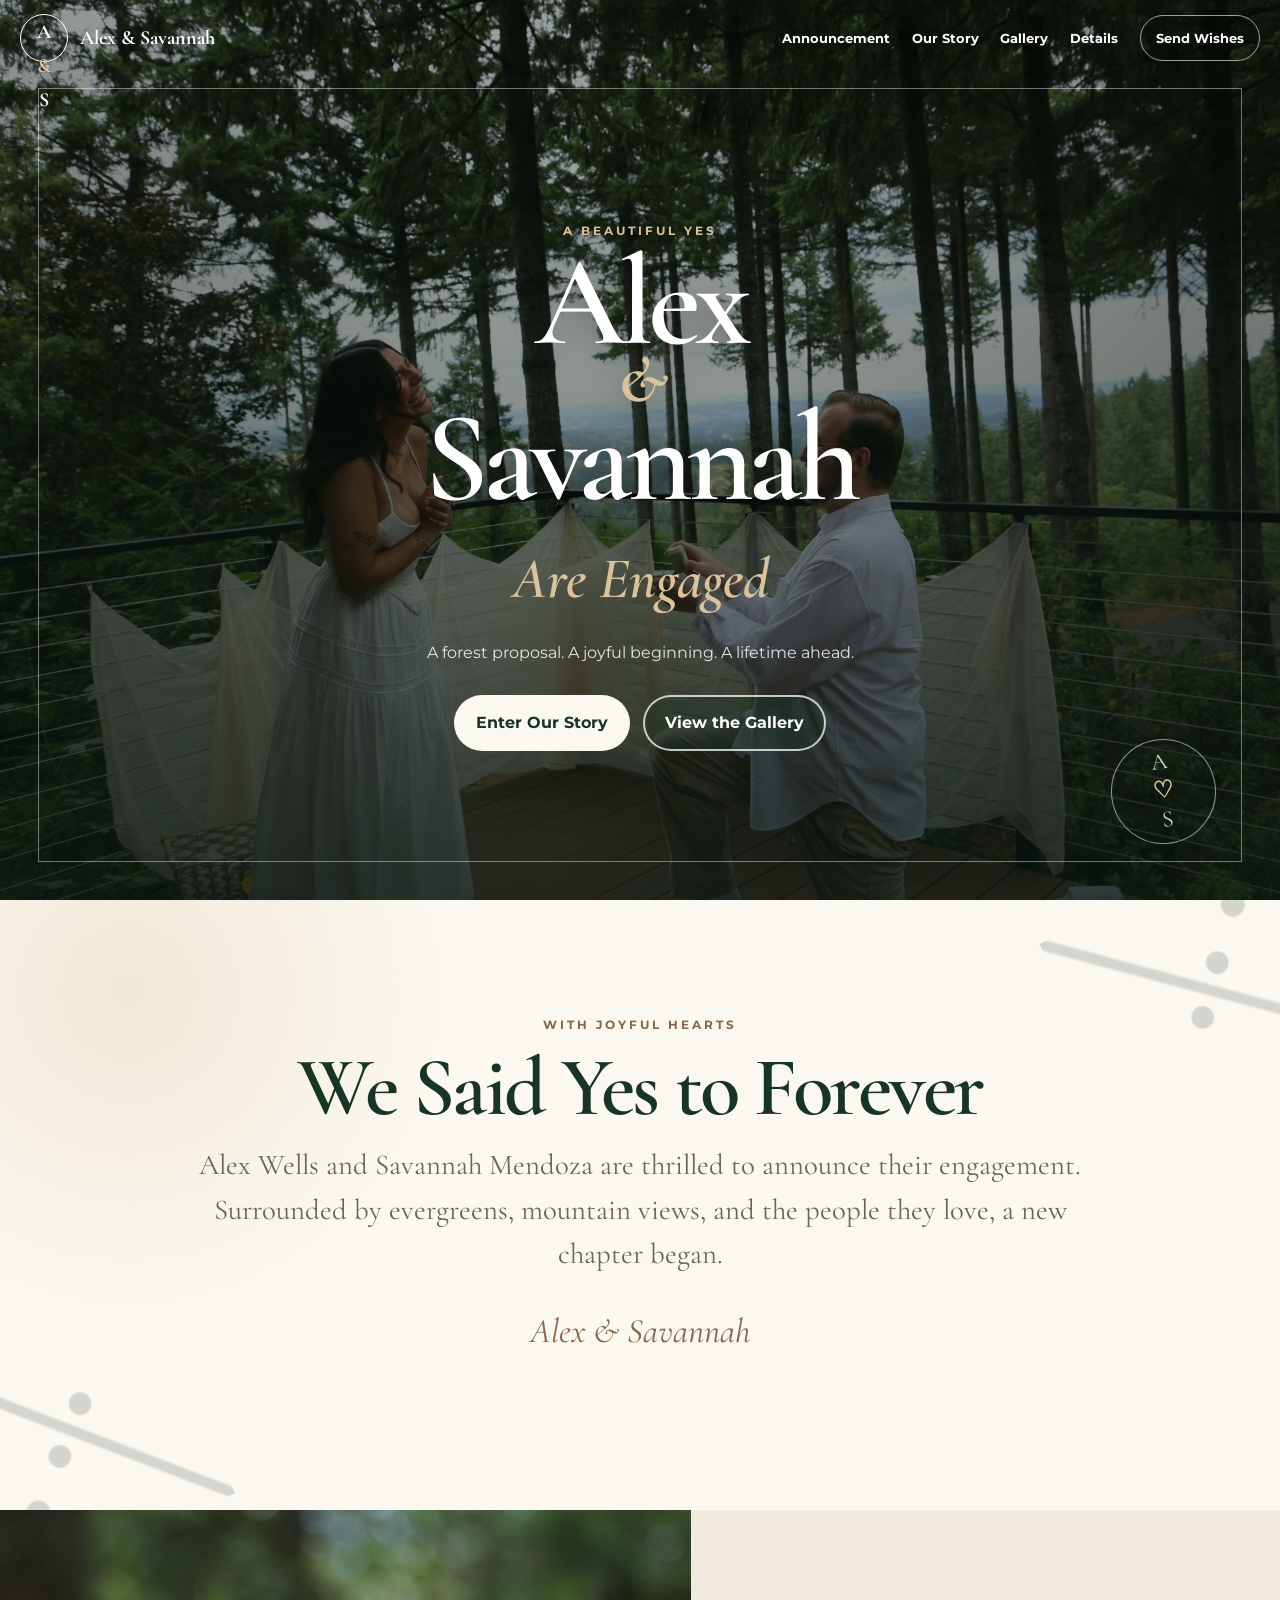
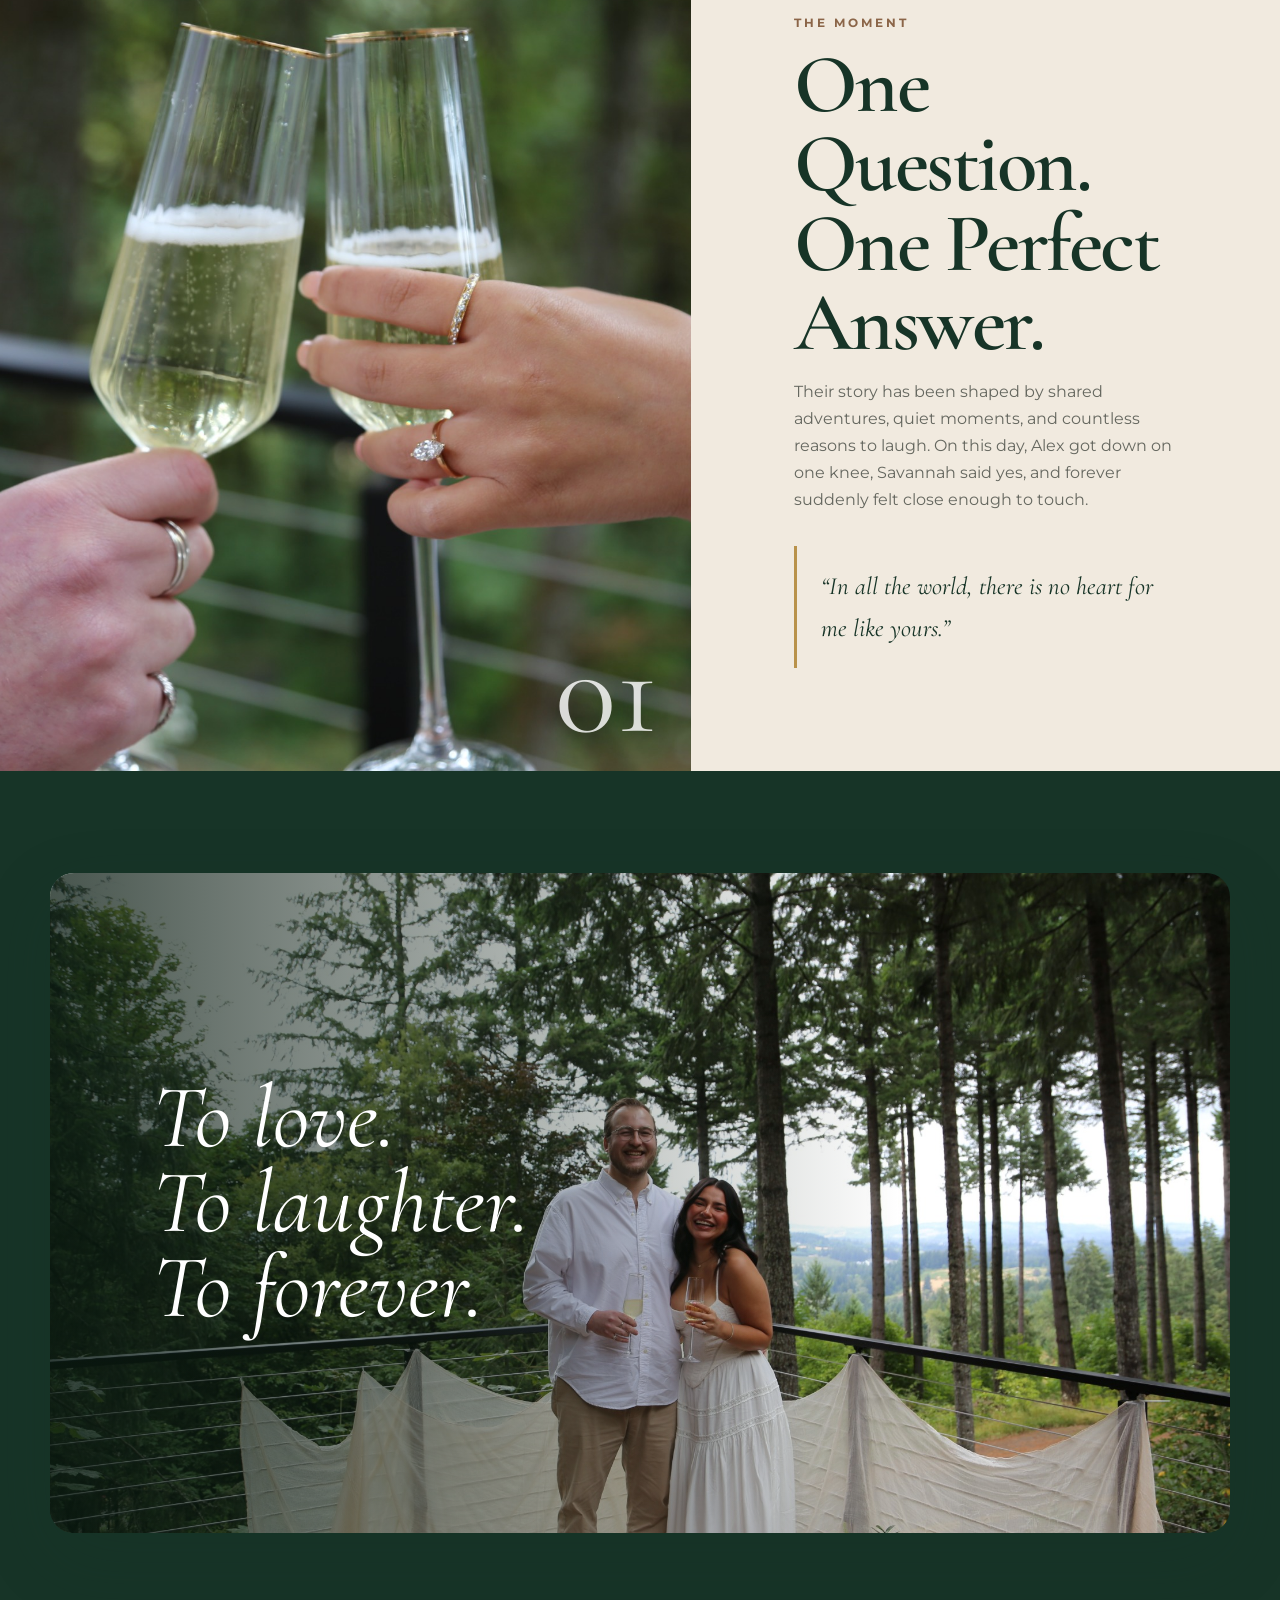
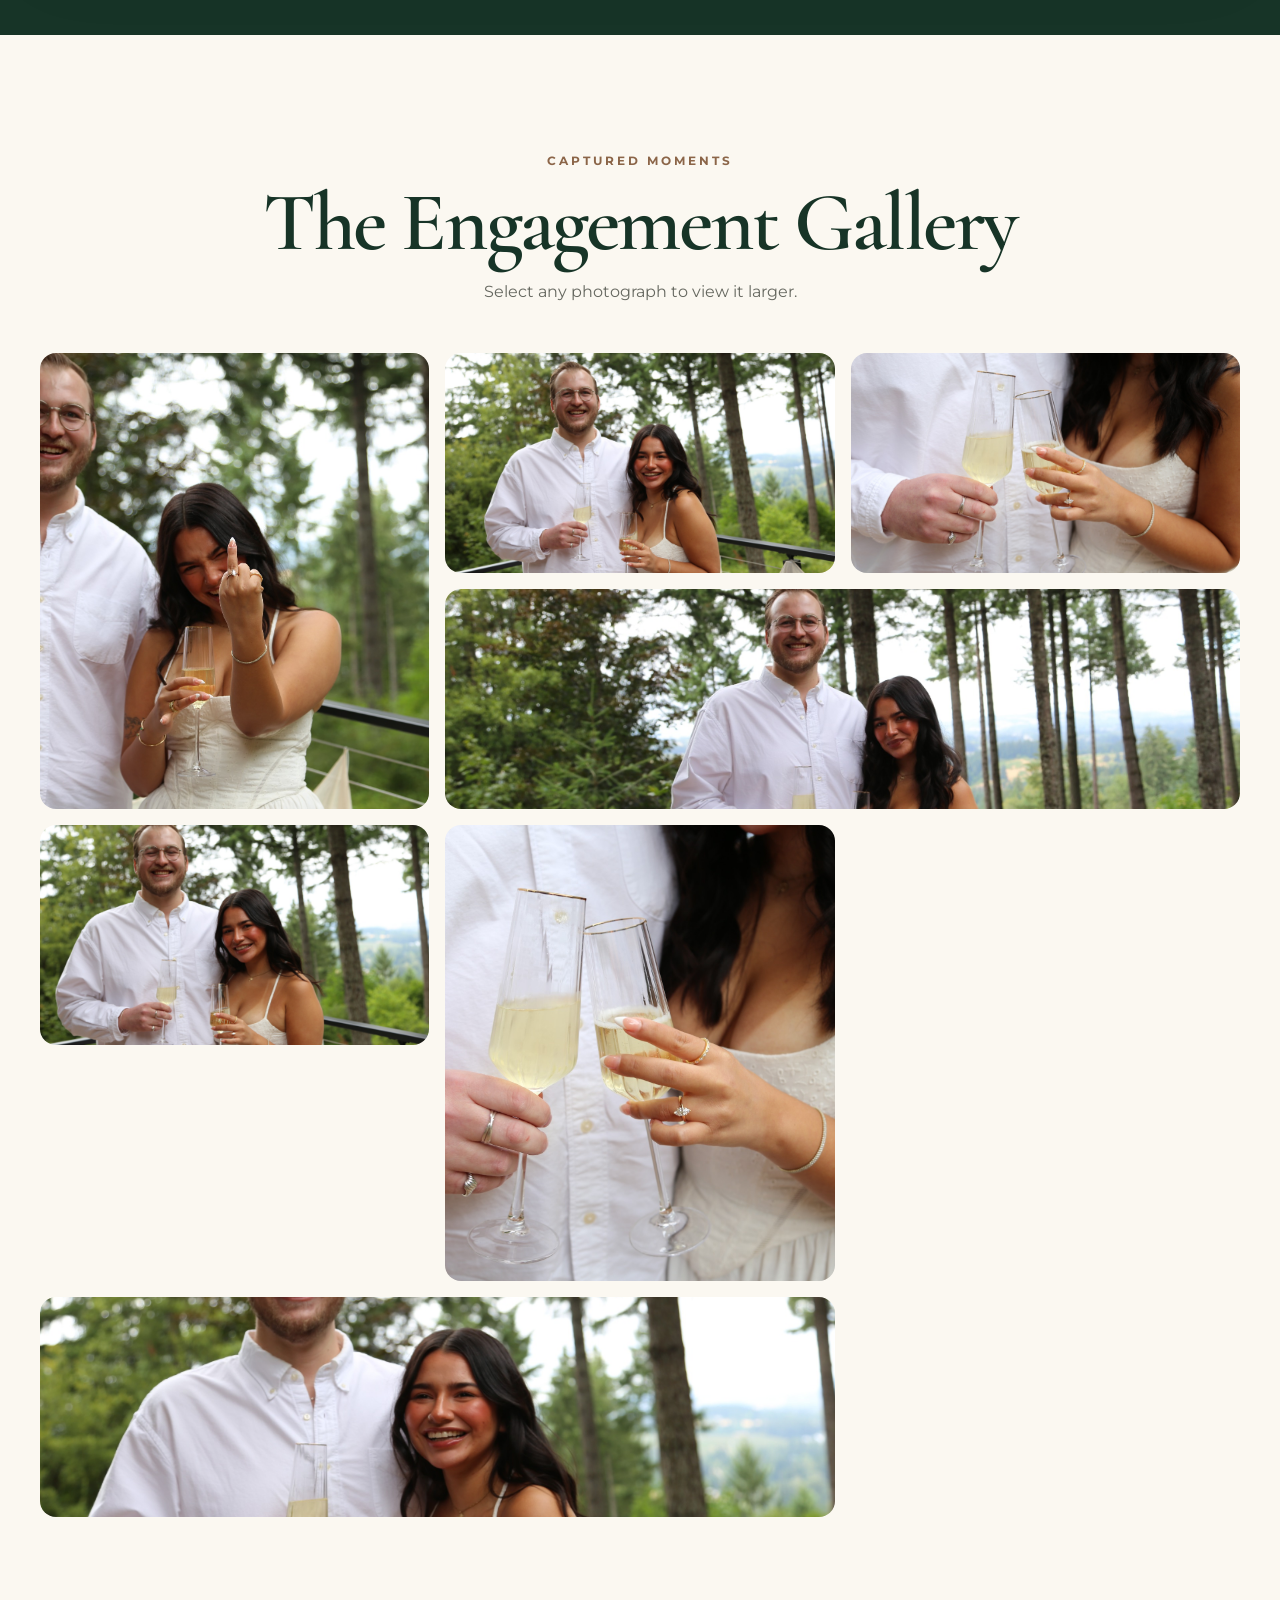
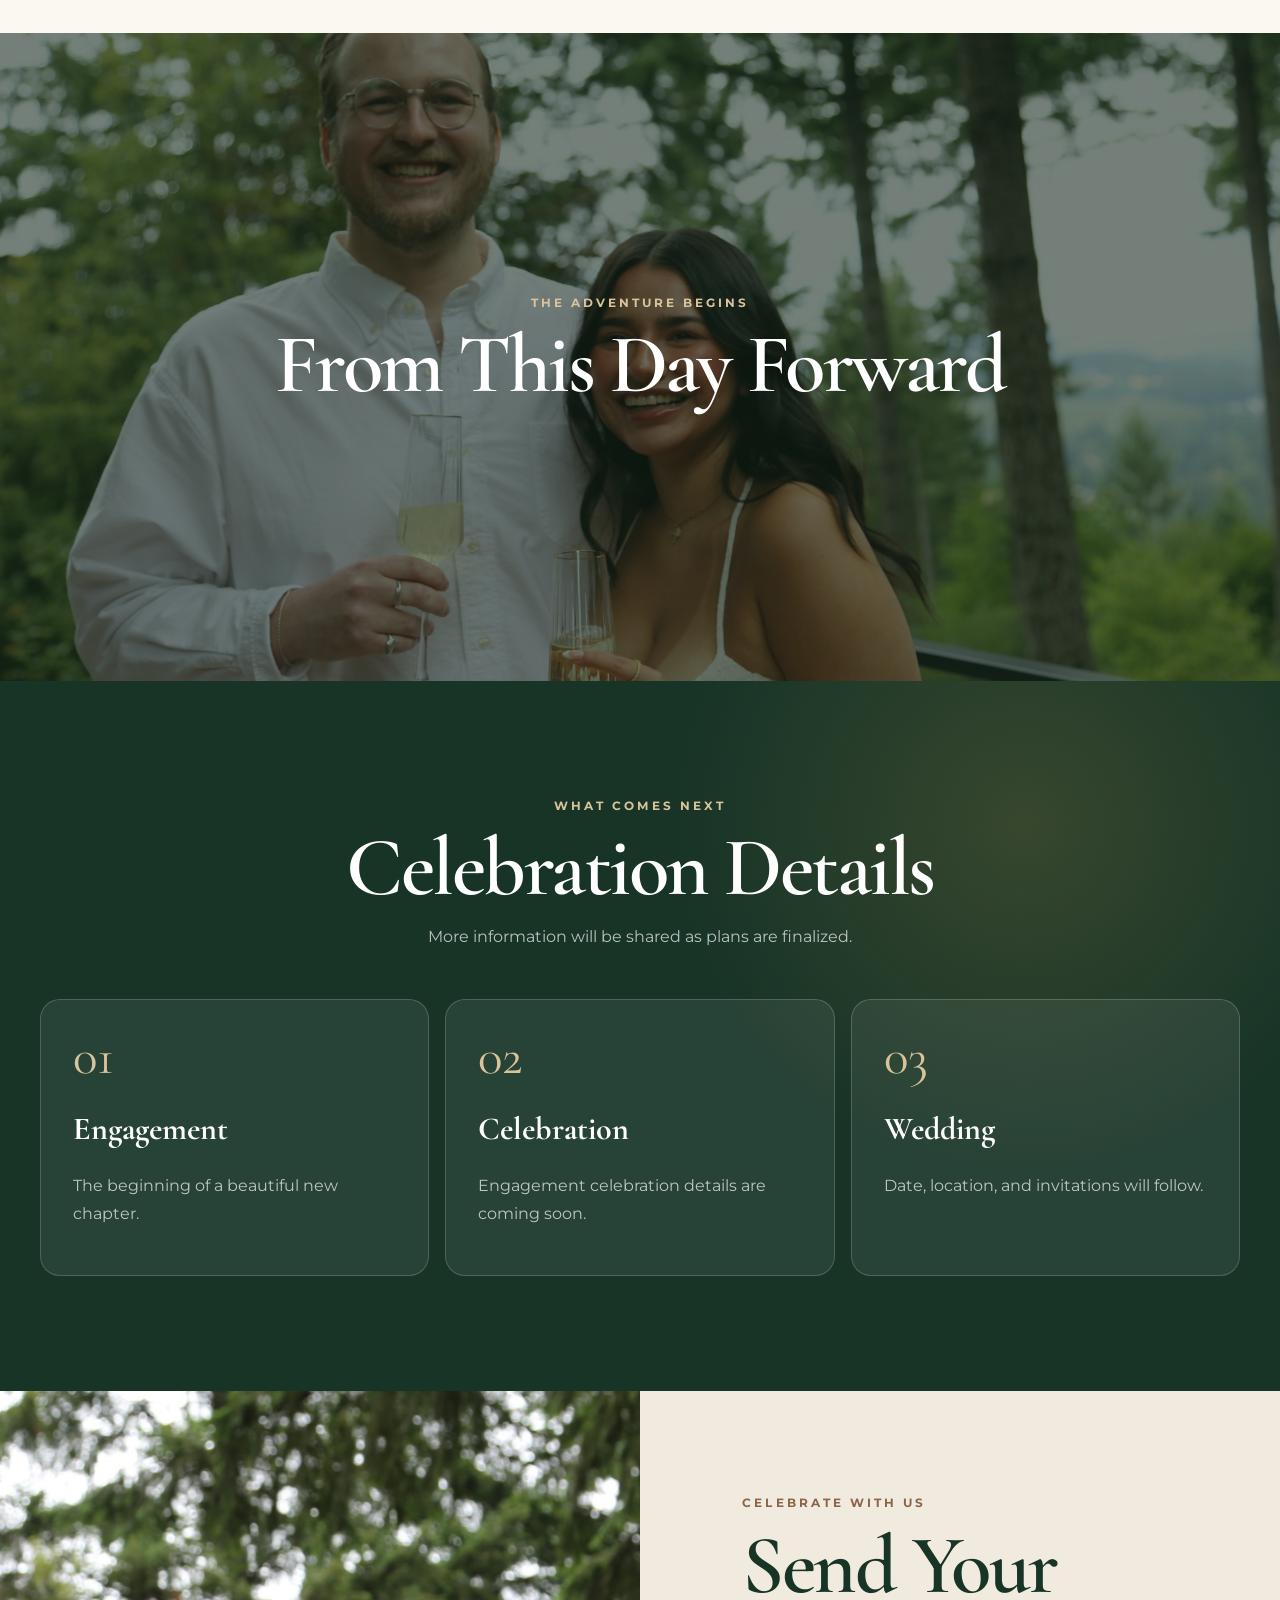
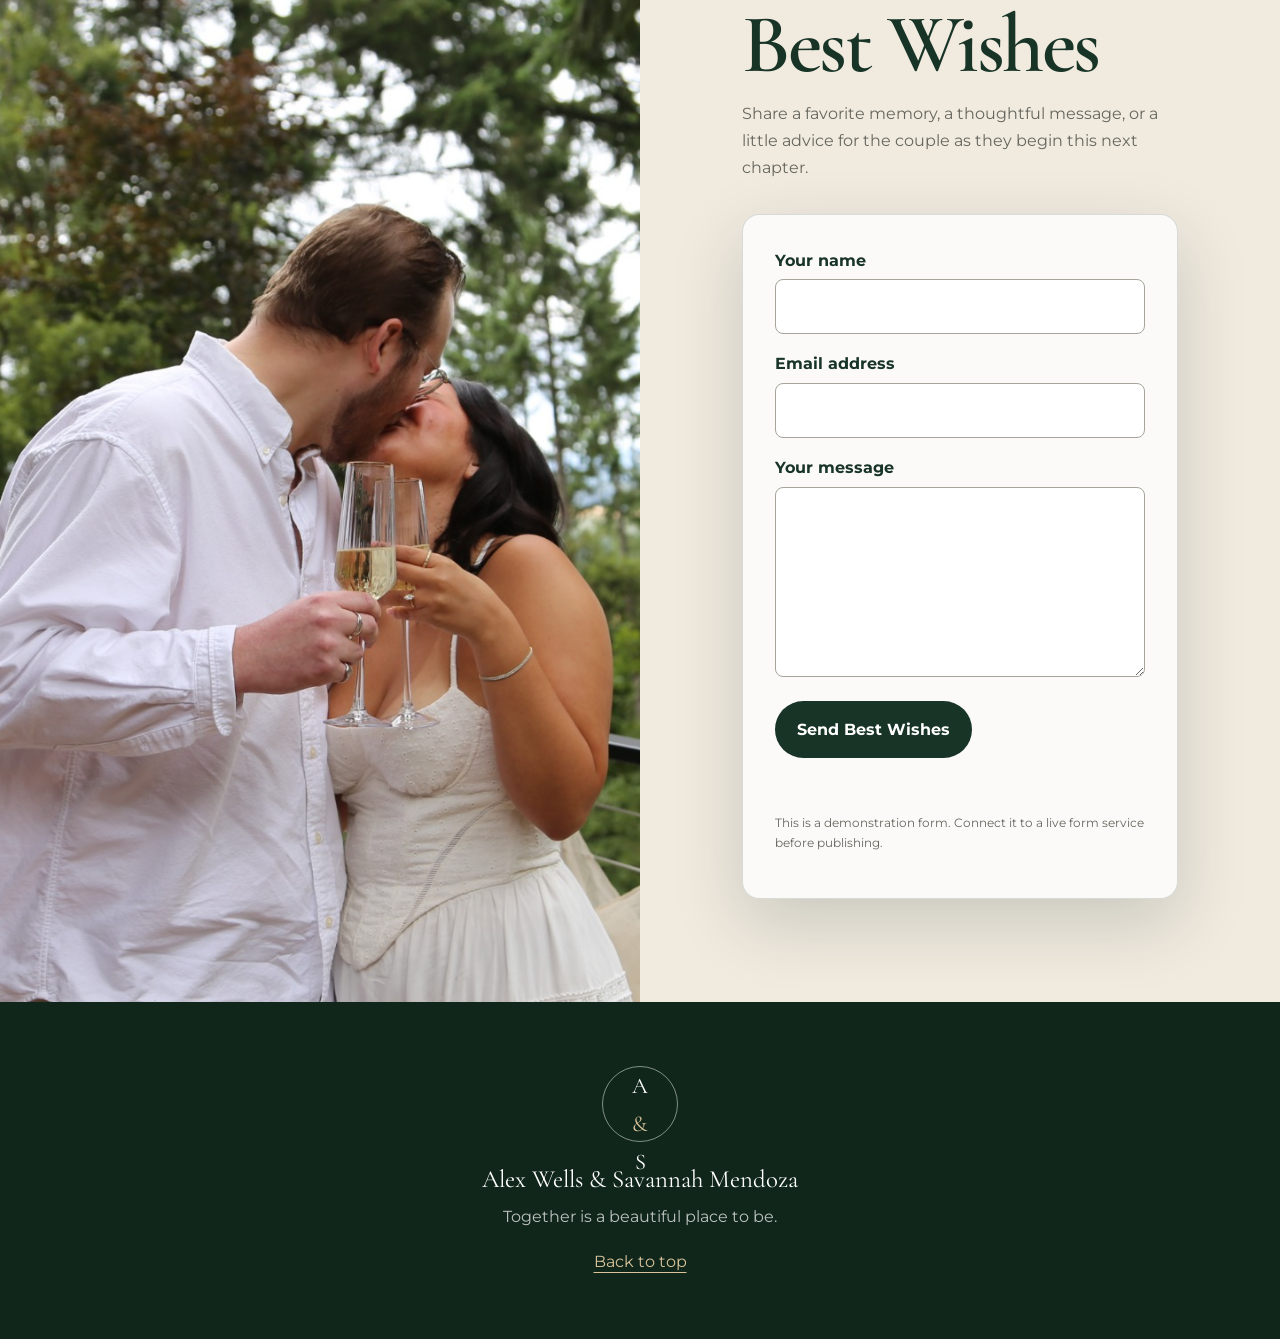
==== index.html @ d581f430 "Updated website" ====
<!doctype html>
<html lang="en">
<head>
  <meta charset="utf-8">
  <meta name="viewport" content="width=device-width, initial-scale=1">
  <meta name="description" content="Celebrate the engagement of Alex Wells and Savannah Mendoza.">
  <meta name="theme-color" content="#173427">

  <meta property="og:title" content="Alex & Savannah Are Engaged">
  <meta property="og:description" content="A beautiful proposal, a joyful yes, and the beginning of forever.">
  <meta property="og:type" content="website">
  <meta property="og:image" content="images/engagement-social-preview.jpg">

  <title>Alex & Savannah | Engaged</title>

  <link rel="preconnect" href="https://fonts.googleapis.com">
  <link rel="preconnect" href="https://fonts.gstatic.com" crossorigin>
  <link href="https://fonts.googleapis.com/css2?family=Cormorant+Garamond:ital,wght@0,500;0,600;0,700;1,600&family=Montserrat:wght@400;500;600;700&display=swap" rel="stylesheet">
  <link rel="stylesheet" href="assets/styles.css">
  <script src="assets/script.js" defer></script>
</head>

<body>
  <a class="skip-link" href="#main-content">Skip to main content</a>

  <header class="site-header" data-header>
    <a class="brand" href="#top" aria-label="Alex and Savannah engagement homepage">
      <span class="brand-mark">A <b>&amp;</b> S</span>
      <span class="brand-text">Alex &amp; Savannah</span>
    </a>

    <button class="menu-button" type="button" aria-expanded="false" aria-controls="primary-navigation" data-menu-button>
      <span class="sr-only">Toggle navigation</span>
      <i aria-hidden="true"></i>
      <i aria-hidden="true"></i>
      <i aria-hidden="true"></i>
    </button>

    <nav id="primary-navigation" class="primary-navigation" aria-label="Primary navigation" data-navigation>
      <a href="#announcement">Announcement</a>
      <a href="#story">Our Story</a>
      <a href="#gallery">Gallery</a>
      <a href="#details">Details</a>
      <a class="nav-button" href="#wishes">Send Wishes</a>
    </nav>
  </header>

  <main id="main-content">
    <section id="top" class="hero" aria-labelledby="hero-title">
      <img class="hero-image" src="images/proposal-bent-knee-surprise.jpg" alt="Alex on one knee proposing to Savannah on a deck surrounded by forest">
      <div class="hero-overlay" aria-hidden="true"></div>
      <div class="hero-border" aria-hidden="true"></div>

      <div class="hero-content">
        <p class="hero-kicker">A beautiful yes</p>

        <h1 id="hero-title">
          <span>Alex</span>
          <b>&amp;</b>
          <span>Savannah</span>
        </h1>

        <p class="hero-subtitle">Are Engaged</p>
        <p class="hero-description">A forest proposal. A joyful beginning. A lifetime ahead.</p>

        <div class="hero-actions">
          <a class="button button-light" href="#announcement">Enter Our Story</a>
          <a class="button button-outline" href="#gallery">View the Gallery</a>
        </div>
      </div>

      <div class="hero-seal" aria-hidden="true">
        <span>A</span>
        <b>♡</b>
        <span>S</span>
      </div>
    </section>

    <section id="announcement" class="announcement section">
      <div class="botanical botanical-left" aria-hidden="true"></div>
      <div class="botanical botanical-right" aria-hidden="true"></div>

      <div class="content content-narrow">
        <p class="section-kicker">With joyful hearts</p>
        <h2>We Said Yes to Forever</h2>
        <p class="lead">
          Alex Wells and Savannah Mendoza are thrilled to announce their engagement.
          Surrounded by evergreens, mountain views, and the people they love, a new
          chapter began.
        </p>
        <p class="signature">Alex &amp; Savannah</p>
      </div>
    </section>

    <section id="story" class="story">
      <div class="story-image">
        <img src="images/proposal-ring-presentation.jpg" alt="Alex placing the engagement ring on Savannah's hand" loading="lazy">
        <span class="story-number" aria-hidden="true">01</span>
      </div>

      <div class="story-copy">
        <p class="section-kicker">The moment</p>
        <h2>One Question.<br>One Perfect Answer.</h2>
        <p>
          Their story has been shaped by shared adventures, quiet moments, and
          countless reasons to laugh. On this day, Alex got down on one knee,
          Savannah said yes, and forever suddenly felt close enough to touch.
        </p>

        <blockquote>
          “In all the world, there is no heart for me like yours.”
        </blockquote>
      </div>
    </section>

    <section class="feature-panel" aria-label="Champagne engagement celebration">
      <div class="feature-card">
        <img src="images/champagne-cheers-closeup.jpg" alt="Alex and Savannah toasting with champagne while Savannah shows her engagement ring" loading="lazy">
        <div class="feature-shade" aria-hidden="true"></div>
        <div class="feature-copy">
          <p>To love.</p>
          <p>To laughter.</p>
          <p>To forever.</p>
        </div>
      </div>
    </section>

    <section id="gallery" class="gallery section" aria-labelledby="gallery-title">
      <div class="content">
        <div class="section-heading">
          <p class="section-kicker">Captured moments</p>
          <h2 id="gallery-title">The Engagement Gallery</h2>
          <p>Select any photograph to view it larger.</p>
        </div>

        <div class="gallery-grid">
          <button class="gallery-item gallery-item-tall" type="button"
                  data-image="images/joyful-proposal-reaction.jpg"
                  data-alt="Alex and Savannah together immediately after the proposal">
            <img src="images/joyful-proposal-reaction.jpg" alt="" loading="lazy">
            <span>View photo</span>
          </button>

          <button class="gallery-item" type="button"
                  data-image="images/happy-couple-portrait.jpg"
                  data-alt="Alex and Savannah smiling together with champagne">
            <img src="images/happy-couple-portrait.jpg" alt="" loading="lazy">
            <span>View photo</span>
          </button>

          <button class="gallery-item" type="button"
                  data-image="images/champagne-cheers-detail.jpg"
                  data-alt="Close-up of Alex and Savannah toasting">
            <img src="images/champagne-cheers-detail.jpg" alt="" loading="lazy">
            <span>View photo</span>
          </button>

          <button class="gallery-item gallery-item-wide" type="button"
                  data-image="images/forest-engagement-smile.jpg"
                  data-alt="Alex and Savannah posing together in front of the forest view">
            <img src="images/forest-engagement-smile.jpg" alt="" loading="lazy">
            <span>View photo</span>
          </button>

          <button class="gallery-item" type="button"
                  data-image="images/ring-announcement.jpg"
                  data-alt="Savannah smiling and showing her engagement ring">
            <img src="images/ring-announcement.jpg" alt="" loading="lazy">
            <span>View photo</span>
          </button>

          <button class="gallery-item gallery-item-tall" type="button"
                  data-image="images/forest-engagement-portrait.jpg"
                  data-alt="Alex and Savannah standing together on the deck after the proposal">
            <img src="images/forest-engagement-portrait.jpg" alt="" loading="lazy">
            <span>View photo</span>
          </button>

          <button class="gallery-item gallery-item-wide" type="button"
                  data-image="images/wide-engagement-overlook.jpg"
                  data-alt="Alex and Savannah standing together against the forest landscape">
            <img src="images/wide-engagement-overlook.jpg" alt="" loading="lazy">
            <span>View photo</span>
          </button>
        </div>
      </div>
    </section>

    <section class="full-width-feature" aria-label="The adventure begins">
      <img src="images/wide-engagement-overlook.jpg" alt="Alex and Savannah celebrating together on the forest deck" loading="lazy">
      <div class="full-width-shade" aria-hidden="true"></div>
      <div class="full-width-copy">
        <p class="section-kicker">The adventure begins</p>
        <h2>From This Day Forward</h2>
      </div>
    </section>

    <section id="details" class="details section" aria-labelledby="details-title">
      <div class="content">
        <div class="section-heading section-heading-light">
          <p class="section-kicker">What comes next</p>
          <h2 id="details-title">Celebration Details</h2>
          <p>More information will be shared as plans are finalized.</p>
        </div>

        <div class="details-grid">
          <article class="detail-card">
            <span>01</span>
            <h3>Engagement</h3>
            <p>The beginning of a beautiful new chapter.</p>
          </article>

          <article class="detail-card">
            <span>02</span>
            <h3>Celebration</h3>
            <p>Engagement celebration details are coming soon.</p>
          </article>

          <article class="detail-card">
            <span>03</span>
            <h3>Wedding</h3>
            <p>Date, location, and invitations will follow.</p>
          </article>
        </div>
      </div>
    </section>

    <section id="wishes" class="wishes">
      <div class="wishes-image">
        <img src="images/celebration-laughter.jpg" alt="Alex and Savannah smiling together with champagne" loading="lazy">
      </div>

      <div class="wishes-panel">
        <p class="section-kicker">Celebrate with us</p>
        <h2>Send Your Best Wishes</h2>
        <p>
          Share a favorite memory, a thoughtful message, or a little advice for
          the couple as they begin this next chapter.
        </p>

        <form id="wishes-form" novalidate>
          <div class="form-field">
            <label for="guest-name">Your name</label>
            <input id="guest-name" name="name" type="text" autocomplete="name" required>
          </div>

          <div class="form-field">
            <label for="guest-email">Email address</label>
            <input id="guest-email" name="email" type="email" autocomplete="email" required>
          </div>

          <div class="form-field">
            <label for="guest-message">Your message</label>
            <textarea id="guest-message" name="message" rows="6" required></textarea>
          </div>

          <button class="button button-dark" type="submit">Send Best Wishes</button>
          <p id="form-status" class="form-status" role="status" aria-live="polite"></p>
          <p class="form-note">
            This is a demonstration form. Connect it to a live form service before publishing.
          </p>
        </form>
      </div>
    </section>
  </main>

  <footer class="site-footer">
    <div class="footer-seal" aria-hidden="true">A <span>&amp;</span> S</div>
    <p class="footer-names">Alex Wells &amp; Savannah Mendoza</p>
    <p>Together is a beautiful place to be.</p>
    <a href="#top">Back to top</a>
  </footer>

  <dialog class="lightbox" data-lightbox>
    <button class="lightbox-close" type="button" aria-label="Close photo viewer" data-lightbox-close>×</button>
    <img src="" alt="" data-lightbox-image>
  </dialog>
</body>
</html>
---- assets/styles.css ----
:root {
  --forest: #173427;
  --forest-light: #294c3a;
  --moss: #71806a;
  --sage: #b8c0ae;
  --ivory: #fbf8f1;
  --cream: #f1eadf;
  --champagne: #d8c39b;
  --gold: #b9924a;
  --cedar: #8b6548;
  --ink: #242823;
  --muted: #65675f;
  --white: #ffffff;
  --serif: "Cormorant Garamond", Georgia, serif;
  --sans: "Montserrat", Arial, sans-serif;
  --shadow: 0 24px 70px rgba(23, 52, 39, 0.18);
}

* {
  box-sizing: border-box;
}

html {
  scroll-behavior: smooth;
  scroll-padding-top: 80px;
}

body {
  margin: 0;
  color: var(--ink);
  background: var(--ivory);
  font-family: var(--sans);
  line-height: 1.7;
}

body.menu-open {
  overflow: hidden;
}

img {
  display: block;
  width: 100%;
}

a {
  color: inherit;
}

button,
input,
textarea {
  font: inherit;
}

.skip-link {
  position: fixed;
  top: 0.5rem;
  left: 0.5rem;
  z-index: 9999;
  padding: 0.75rem 1rem;
  color: var(--white);
  background: var(--forest);
  transform: translateY(-150%);
}

.skip-link:focus {
  transform: translateY(0);
}

.sr-only {
  position: absolute;
  width: 1px;
  height: 1px;
  overflow: hidden;
  clip: rect(0, 0, 0, 0);
  white-space: nowrap;
}

.site-header {
  position: fixed;
  inset: 0 0 auto;
  z-index: 1000;
  min-height: 76px;
  padding: 0 max(1rem, calc((100vw - 1240px) / 2));
  display: flex;
  align-items: center;
  justify-content: space-between;
  transition: background 0.2s ease, box-shadow 0.2s ease;
}

.site-header.scrolled {
  background: rgba(251, 248, 241, 0.95);
  box-shadow: 0 8px 30px rgba(23, 52, 39, 0.12);
  backdrop-filter: blur(14px);
}

.brand {
  display: flex;
  align-items: center;
  gap: 0.75rem;
  color: var(--white);
  text-decoration: none;
}

.brand-mark {
  display: grid;
  place-items: center;
  width: 48px;
  height: 48px;
  font-family: var(--serif);
  font-size: 1.25rem;
  font-weight: 700;
  border: 1px solid currentColor;
  border-radius: 50%;
}

.brand-mark b {
  color: var(--champagne);
}

.brand-text {
  font-family: var(--serif);
  font-size: 1.25rem;
  font-weight: 700;
}

.scrolled .brand {
  color: var(--forest);
}

.primary-navigation {
  display: flex;
  align-items: center;
  gap: 1.35rem;
}

.primary-navigation a {
  color: var(--white);
  font-size: 0.82rem;
  font-weight: 700;
  text-decoration: none;
  text-shadow: 0 2px 14px rgba(0, 0, 0, 0.4);
}

.scrolled .primary-navigation a {
  color: var(--forest);
  text-shadow: none;
}

.primary-navigation a:hover,
.primary-navigation a:focus-visible {
  text-decoration: underline;
  text-underline-offset: 0.35rem;
}

.nav-button {
  padding: 0.65rem 0.95rem;
  border: 1px solid rgba(255, 255, 255, 0.6);
  border-radius: 999px;
}

.scrolled .nav-button {
  color: var(--white) !important;
  background: var(--forest);
  border-color: var(--forest);
}

.menu-button {
  display: none;
  width: 46px;
  height: 42px;
  padding: 0.5rem;
  background: rgba(255, 255, 255, 0.94);
  border: 0;
  border-radius: 0.5rem;
}

.menu-button i {
  display: block;
  height: 2px;
  margin: 5px 0;
  background: var(--forest);
}

.hero {
  position: relative;
  min-height: 100svh;
  display: grid;
  place-items: center;
  overflow: hidden;
  color: var(--white);
  text-align: center;
  isolation: isolate;
}

.hero-image {
  position: absolute;
  inset: 0;
  z-index: -4;
  height: 100%;
  object-fit: cover;
  object-position: center 60%;
}

.hero-overlay {
  position: absolute;
  inset: 0;
  z-index: -3;
  background:
    linear-gradient(180deg, rgba(9, 22, 15, 0.24), rgba(9, 22, 15, 0.77)),
    radial-gradient(circle at center 60%, transparent 0 22%, rgba(0, 0, 0, 0.24) 74%);
}

.hero-border {
  position: absolute;
  inset: 5.5rem 2.4rem 2.4rem;
  z-index: -2;
  border: 1px solid rgba(255, 255, 255, 0.42);
  pointer-events: none;
}

.hero-content {
  width: min(1100px, calc(100% - 2rem));
  padding-top: 4.5rem;
}

.hero-kicker,
.section-kicker {
  margin: 0 0 0.75rem;
  color: var(--cedar);
  font-size: 0.76rem;
  font-weight: 700;
  letter-spacing: 0.25em;
  text-transform: uppercase;
}

.hero-kicker {
  color: var(--champagne);
  text-shadow: 0 2px 12px rgba(0, 0, 0, 0.45);
}

.hero h1 {
  margin: 0;
  font-family: var(--serif);
  font-size: clamp(4rem, 10vw, 9rem);
  font-weight: 600;
  line-height: 0.78;
  letter-spacing: -0.045em;
  text-shadow: 0 6px 35px rgba(0, 0, 0, 0.42);
}

.hero h1 span {
  display: block;
}

.hero h1 b {
  display: block;
  margin: 0.18rem 0;
  color: var(--champagne);
  font-size: 0.5em;
  font-style: italic;
}

.hero-subtitle {
  margin: 1.4rem 0 0.65rem;
  color: var(--champagne);
  font-family: var(--serif);
  font-size: clamp(2rem, 4.5vw, 4rem);
  font-style: italic;
  font-weight: 600;
}

.hero-description {
  max-width: 620px;
  margin: 0 auto 1.75rem;
  color: rgba(255, 255, 255, 0.86);
}

.hero-actions {
  display: flex;
  justify-content: center;
  flex-wrap: wrap;
  gap: 0.85rem;
}

.button {
  display: inline-flex;
  min-height: 49px;
  align-items: center;
  justify-content: center;
  padding: 0.8rem 1.25rem;
  font-weight: 700;
  text-decoration: none;
  border: 2px solid transparent;
  border-radius: 999px;
  cursor: pointer;
  transition: transform 0.18s ease, background 0.18s ease;
}

.button:hover {
  transform: translateY(-2px);
}

.button-light {
  color: var(--forest);
  background: var(--ivory);
}

.button-light:hover {
  background: var(--white);
}

.button-outline {
  color: var(--white);
  background: rgba(23, 52, 39, 0.3);
  border-color: rgba(255, 255, 255, 0.75);
}

.button-outline:hover {
  background: rgba(23, 52, 39, 0.62);
}

.button-dark {
  color: var(--white);
  background: var(--forest);
}

.button-dark:hover {
  background: #0d261b;
}

.hero-seal {
  position: absolute;
  right: 4rem;
  bottom: 3.5rem;
  width: 105px;
  height: 105px;
  display: grid;
  place-items: center;
  align-content: center;
  color: rgba(255, 255, 255, 0.82);
  font-family: var(--serif);
  font-size: 1.45rem;
  border: 1px solid rgba(255, 255, 255, 0.55);
  border-radius: 50%;
  transform: rotate(-8deg);
}

.hero-seal b {
  display: block;
  color: var(--champagne);
  line-height: 0.8;
}

.section {
  padding: clamp(5rem, 9vw, 8rem) 0;
}

.content {
  width: min(1200px, calc(100% - 2.5rem));
  margin: 0 auto;
}

.content-narrow {
  max-width: 890px;
}

.announcement {
  position: relative;
  overflow: hidden;
  text-align: center;
  background:
    radial-gradient(circle at 10% 15%, rgba(216, 195, 155, 0.3), transparent 25%),
    var(--ivory);
}

.announcement h2,
.story h2,
.gallery h2,
.details h2,
.wishes h2,
.full-width-feature h2 {
  margin: 0 0 1rem;
  color: var(--forest);
  font-family: var(--serif);
  font-size: clamp(3rem, 6.5vw, 5.5rem);
  font-weight: 600;
  line-height: 0.95;
  letter-spacing: -0.03em;
}

.lead {
  margin: 0 auto;
  color: var(--muted);
  font-family: var(--serif);
  font-size: clamp(1.35rem, 3vw, 1.8rem);
  line-height: 1.55;
}

.signature {
  margin-top: 1.6rem;
  color: var(--cedar);
  font-family: var(--serif);
  font-size: 2.15rem;
  font-style: italic;
}

.botanical {
  position: absolute;
  width: 250px;
  height: 250px;
  opacity: 0.17;
  background:
    radial-gradient(ellipse at 25% 75%, var(--forest) 0 4%, transparent 5%),
    radial-gradient(ellipse at 42% 58%, var(--forest) 0 5%, transparent 6%),
    radial-gradient(ellipse at 58% 42%, var(--forest) 0 5%, transparent 6%),
    linear-gradient(45deg, transparent 48%, var(--forest) 49% 51%, transparent 52%);
  transform: rotate(-24deg);
}

.botanical-left {
  left: -55px;
  bottom: -45px;
}

.botanical-right {
  right: -55px;
  top: -35px;
  transform: rotate(150deg);
}

.story {
  display: grid;
  grid-template-columns: 1.08fr 0.92fr;
  min-height: 760px;
  background: var(--cream);
}

.story-image {
  position: relative;
  overflow: hidden;
}

.story-image img {
  height: 100%;
  object-fit: cover;
}

.story-number {
  position: absolute;
  right: 2rem;
  bottom: 1rem;
  color: rgba(255, 255, 255, 0.82);
  font-family: var(--serif);
  font-size: 8rem;
  line-height: 1;
  text-shadow: 0 3px 24px rgba(0, 0, 0, 0.35);
}

.story-copy {
  padding: clamp(4rem, 8vw, 8rem);
  align-self: center;
}

.story-copy p:not(.section-kicker) {
  color: var(--muted);
}

blockquote {
  margin: 2rem 0 0;
  padding: 1.2rem 0 1.2rem 1.5rem;
  color: var(--forest);
  font-family: var(--serif);
  font-size: 1.55rem;
  font-style: italic;
  border-left: 3px solid var(--gold);
}

.feature-panel {
  padding: clamp(4rem, 8vw, 7rem) 1.25rem;
  background: var(--forest);
}

.feature-card {
  position: relative;
  width: min(1180px, 100%);
  min-height: 660px;
  margin: 0 auto;
  overflow: hidden;
  border-radius: 1.5rem;
  box-shadow: var(--shadow);
}

.feature-card img {
  height: 660px;
  object-fit: cover;
}

.feature-shade {
  position: absolute;
  inset: 0;
  background: linear-gradient(90deg, rgba(10, 28, 18, 0.75), transparent 72%);
}

.feature-copy {
  position: absolute;
  top: 50%;
  left: clamp(2rem, 8vw, 7rem);
  z-index: 2;
  color: var(--white);
  transform: translateY(-50%);
}

.feature-copy p {
  margin: 0;
  font-family: var(--serif);
  font-size: clamp(3rem, 7vw, 6rem);
  font-style: italic;
  line-height: 0.95;
}

.gallery {
  background: var(--ivory);
}

.section-heading {
  max-width: 780px;
  margin: 0 auto 3rem;
  text-align: center;
}

.section-heading > p:last-child {
  color: var(--muted);
}

.gallery-grid {
  display: grid;
  grid-template-columns: repeat(12, 1fr);
  grid-auto-rows: 220px;
  gap: 1rem;
}

.gallery-item {
  position: relative;
  grid-column: span 4;
  overflow: hidden;
  padding: 0;
  background: var(--forest);
  border: 0;
  border-radius: 1rem;
  cursor: zoom-in;
}

.gallery-item-tall {
  grid-row: span 2;
}

.gallery-item-wide {
  grid-column: span 8;
}

.gallery-item img {
  height: 100%;
  object-fit: cover;
  transition: transform 0.35s ease, opacity 0.25s ease;
}

.gallery-item span {
  position: absolute;
  right: 1rem;
  bottom: 1rem;
  padding: 0.45rem 0.75rem;
  color: var(--white);
  font-size: 0.75rem;
  font-weight: 700;
  background: rgba(23, 52, 39, 0.8);
  border-radius: 999px;
  opacity: 0;
  transform: translateY(8px);
  transition: opacity 0.2s ease, transform 0.2s ease;
}

.gallery-item:hover img,
.gallery-item:focus-visible img {
  opacity: 0.9;
  transform: scale(1.04);
}

.gallery-item:hover span,
.gallery-item:focus-visible span {
  opacity: 1;
  transform: translateY(0);
}

.full-width-feature {
  position: relative;
  min-height: 72vh;
  display: grid;
  place-items: center;
  overflow: hidden;
  color: var(--white);
  text-align: center;
  isolation: isolate;
}

.full-width-feature > img {
  position: absolute;
  inset: 0;
  z-index: -3;
  height: 100%;
  object-fit: cover;
}

.full-width-shade {
  position: absolute;
  inset: 0;
  z-index: -2;
  background: rgba(15, 35, 24, 0.58);
}

.full-width-feature h2 {
  color: var(--white);
}

.full-width-feature .section-kicker {
  color: var(--champagne);
}

.details {
  color: var(--white);
  background:
    radial-gradient(circle at 80% 20%, rgba(185, 146, 74, 0.2), transparent 30%),
    var(--forest);
}

.section-heading-light h2 {
  color: var(--white);
}

.section-heading-light .section-kicker {
  color: var(--champagne);
}

.section-heading-light > p:last-child {
  color: rgba(255, 255, 255, 0.7);
}

.details-grid {
  display: grid;
  grid-template-columns: repeat(3, 1fr);
  gap: 1rem;
}

.detail-card {
  min-height: 250px;
  padding: 2rem;
  background: rgba(255, 255, 255, 0.07);
  border: 1px solid rgba(255, 255, 255, 0.18);
  border-radius: 1.25rem;
}

.detail-card span {
  color: var(--champagne);
  font-family: var(--serif);
  font-size: 3.2rem;
  line-height: 1;
}

.detail-card h3 {
  margin: 1.2rem 0 0.45rem;
  font-family: var(--serif);
  font-size: 2rem;
}

.detail-card p {
  color: rgba(255, 255, 255, 0.7);
}

.wishes {
  display: grid;
  grid-template-columns: 1fr 1fr;
  min-height: 760px;
  background: var(--cream);
}

.wishes-image img {
  height: 100%;
  object-fit: cover;
}

.wishes-panel {
  padding: clamp(4rem, 8vw, 7rem);
  align-self: center;
}

.wishes-panel > p:not(.section-kicker) {
  color: var(--muted);
}

form {
  margin-top: 2rem;
  padding: 2rem;
  background: rgba(255, 255, 255, 0.77);
  border: 1px solid rgba(23, 52, 39, 0.16);
  border-radius: 1.1rem;
  box-shadow: var(--shadow);
}

.form-field {
  margin-bottom: 1rem;
}

label {
  display: block;
  margin: 0 0 0.35rem;
  color: var(--forest);
  font-weight: 700;
}

input,
textarea {
  width: 100%;
  padding: 0.8rem 0.9rem;
  color: var(--ink);
  background: var(--white);
  border: 1px solid #a8a49c;
  border-radius: 0.5rem;
}

textarea {
  resize: vertical;
}

.form-status {
  min-height: 1.4rem;
  color: var(--forest);
  font-weight: 700;
}

.form-note {
  color: var(--muted);
  font-size: 0.76rem;
}

.site-footer {
  padding: 4rem 1.25rem;
  color: rgba(255, 255, 255, 0.72);
  text-align: center;
  background: #10261a;
}

.footer-seal {
  width: 76px;
  height: 76px;
  margin: 0 auto 1rem;
  display: grid;
  place-items: center;
  color: var(--white);
  font-family: var(--serif);
  font-size: 1.4rem;
  border: 1px solid rgba(255, 255, 255, 0.48);
  border-radius: 50%;
}

.footer-seal span {
  color: var(--champagne);
}

.footer-names {
  margin: 0.25rem 0;
  color: var(--white);
  font-family: var(--serif);
  font-size: 1.55rem;
}

.site-footer p {
  margin: 0.2rem 0;
}

.site-footer a {
  display: inline-block;
  margin-top: 0.9rem;
  color: var(--champagne);
  text-underline-offset: 0.3rem;
}

.lightbox {
  width: min(1100px, calc(100% - 2rem));
  max-height: calc(100vh - 2rem);
  padding: 0;
  overflow: visible;
  background: transparent;
  border: 0;
}

.lightbox::backdrop {
  background: rgba(7, 16, 11, 0.92);
  backdrop-filter: blur(8px);
}

.lightbox img {
  max-height: calc(100vh - 3rem);
  object-fit: contain;
  border-radius: 0.75rem;
}

.lightbox-close {
  position: absolute;
  top: -1rem;
  right: -1rem;
  z-index: 2;
  width: 44px;
  height: 44px;
  color: var(--forest);
  font-size: 2rem;
  line-height: 1;
  background: var(--white);
  border: 0;
  border-radius: 50%;
  cursor: pointer;
}

:focus-visible {
  outline: 3px solid var(--gold);
  outline-offset: 3px;
}

@media (max-width: 900px) {
  .menu-button {
    display: block;
  }

  .primary-navigation {
    position: absolute;
    top: 100%;
    right: 0;
    left: 0;
    display: none;
    padding: 1rem;
    flex-direction: column;
    align-items: stretch;
    gap: 0.25rem;
    background: var(--ivory);
    box-shadow: 0 18px 30px rgba(23, 52, 39, 0.15);
  }

  .primary-navigation.open {
    display: flex;
  }

  .primary-navigation a,
  .scrolled .primary-navigation a {
    padding: 0.75rem;
    color: var(--forest);
    text-align: center;
    text-shadow: none;
  }

  .nav-button,
  .scrolled .nav-button {
    color: var(--white) !important;
    background: var(--forest);
  }

  .story,
  .wishes {
    grid-template-columns: 1fr;
  }

  .story-image,
  .wishes-image {
    min-height: 620px;
  }

  .details-grid {
    grid-template-columns: 1fr;
  }

  .gallery-grid {
    grid-template-columns: repeat(2, 1fr);
    grid-auto-rows: 260px;
  }

  .gallery-item,
  .gallery-item-wide {
    grid-column: auto;
  }
}

@media (max-width: 600px) {
  .site-header {
    min-height: 66px;
  }

  .brand-text {
    display: none;
  }

  .hero-image {
    object-position: 54% center;
  }

  .hero-border {
    inset: 4.6rem 0.8rem 0.8rem;
  }

  .hero-seal {
    display: none;
  }

  .hero h1 {
    font-size: clamp(3.6rem, 18vw, 5.4rem);
  }

  .story-image,
  .wishes-image {
    min-height: 500px;
  }

  .feature-card,
  .feature-card img {
    min-height: 520px;
    height: 520px;
  }

  .feature-card img {
    object-position: 62% center;
  }

  .gallery-grid {
    grid-template-columns: 1fr;
    grid-auto-rows: 290px;
  }

  .gallery-item-tall {
    grid-row: auto;
  }

  .full-width-feature {
    min-height: 60vh;
  }

  .lightbox-close {
    top: 0.5rem;
    right: 0.5rem;
  }
}

@media (prefers-reduced-motion: reduce) {
  html {
    scroll-behavior: auto;
  }

  *,
  *::before,
  *::after {
    animation-duration: 0.01ms !important;
    animation-iteration-count: 1 !important;
    transition-duration: 0.01ms !important;
  }
}
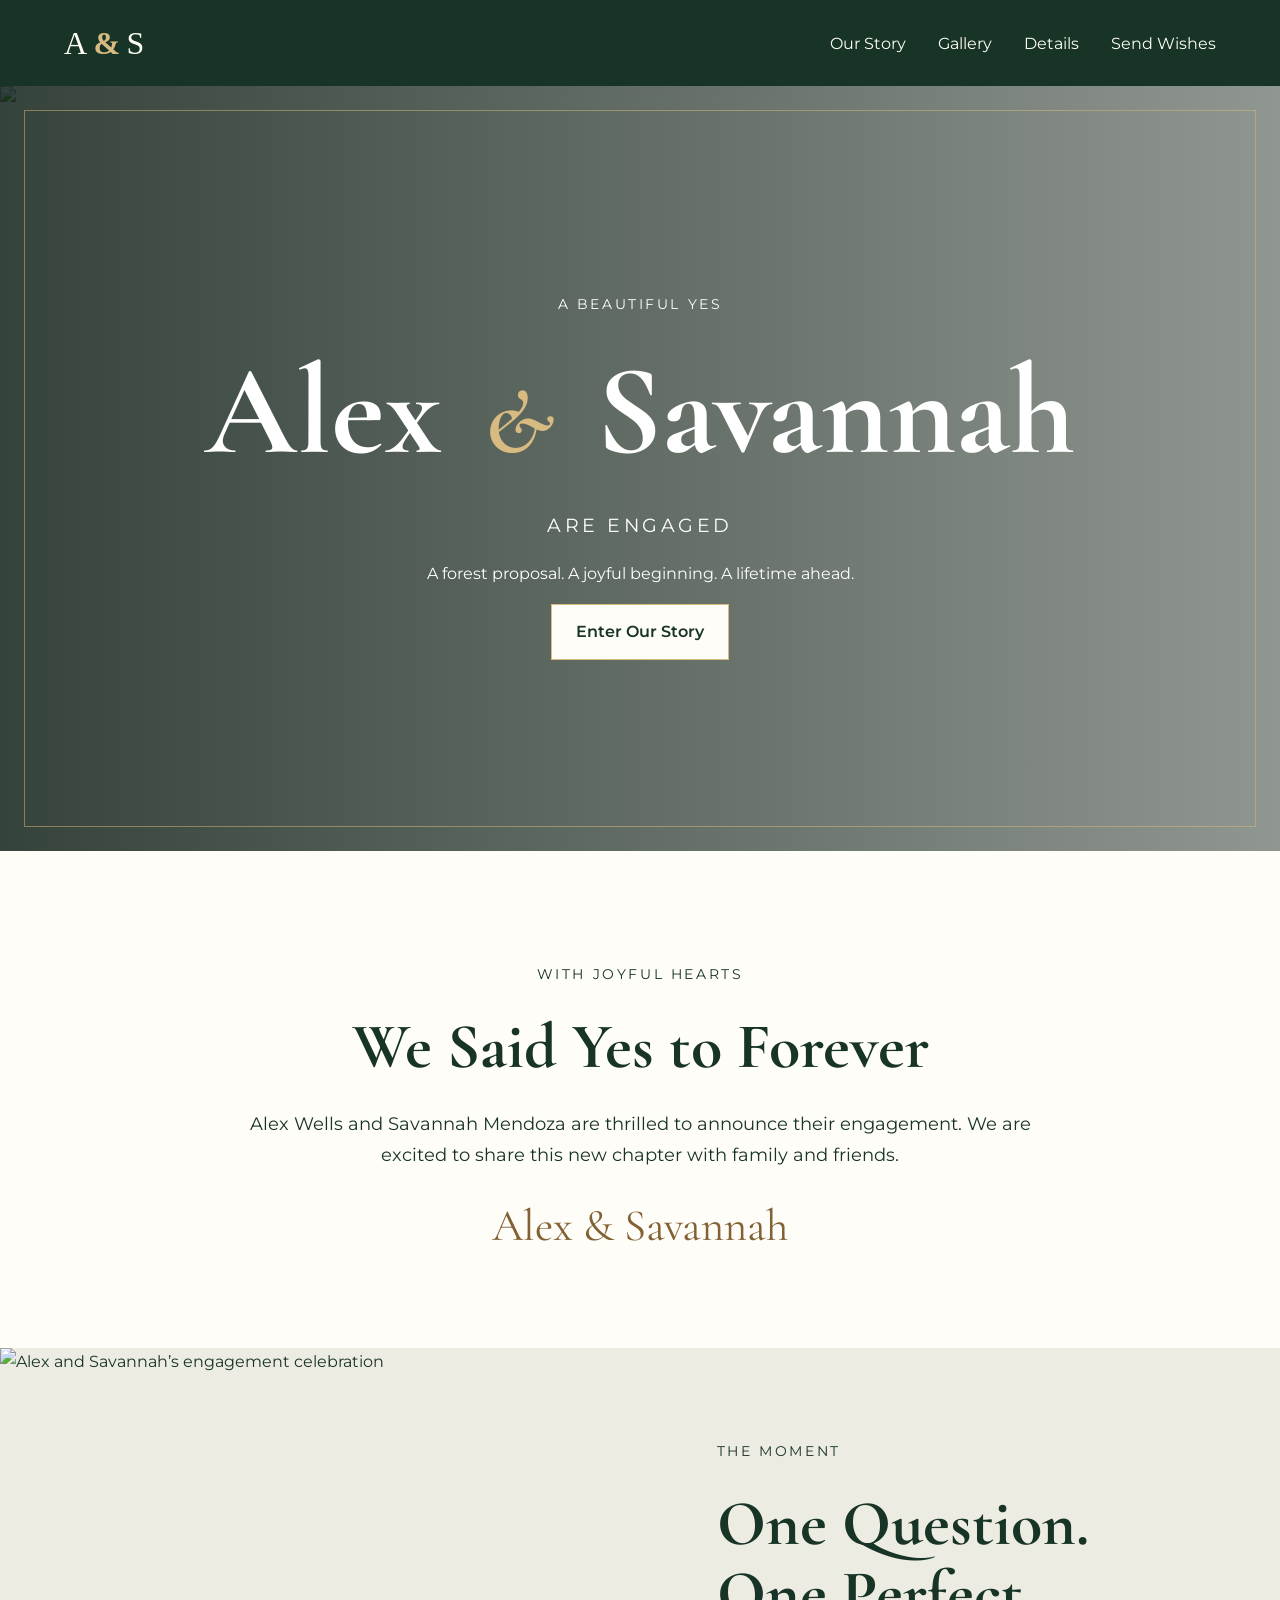
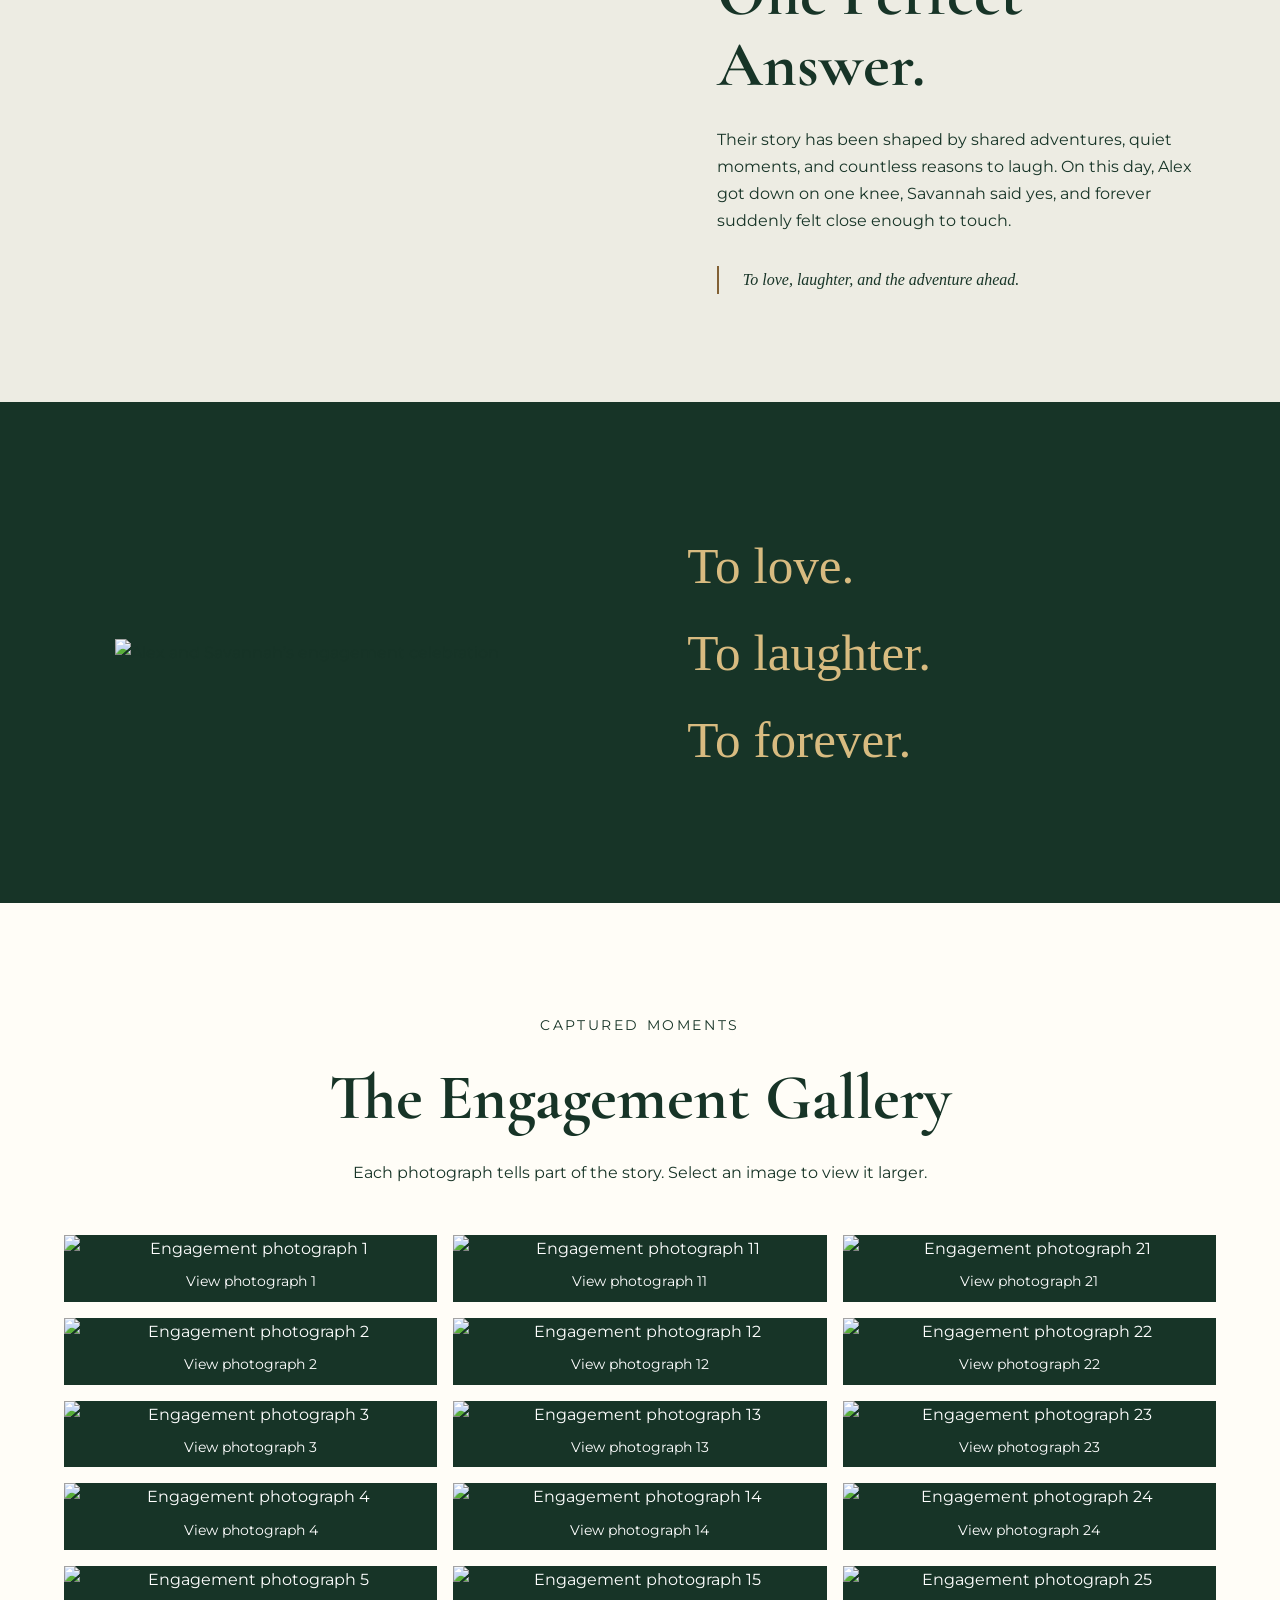
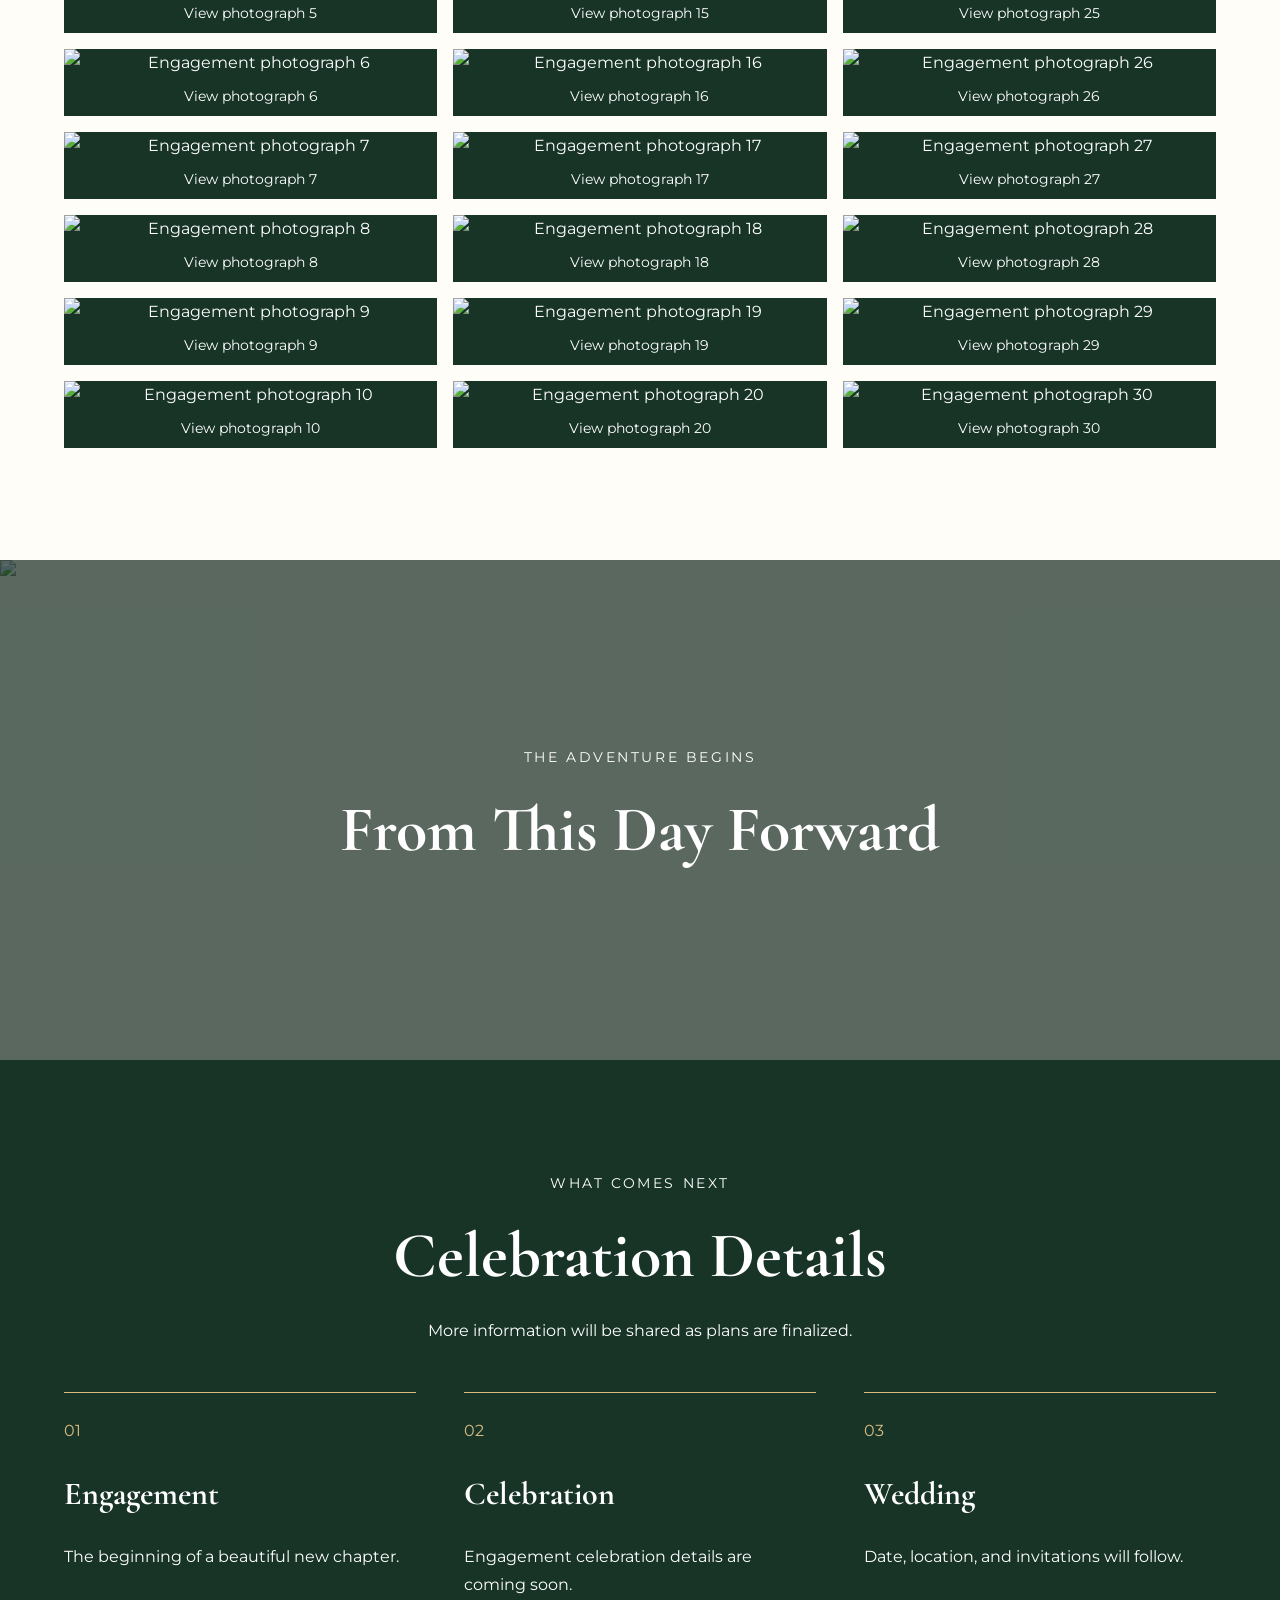
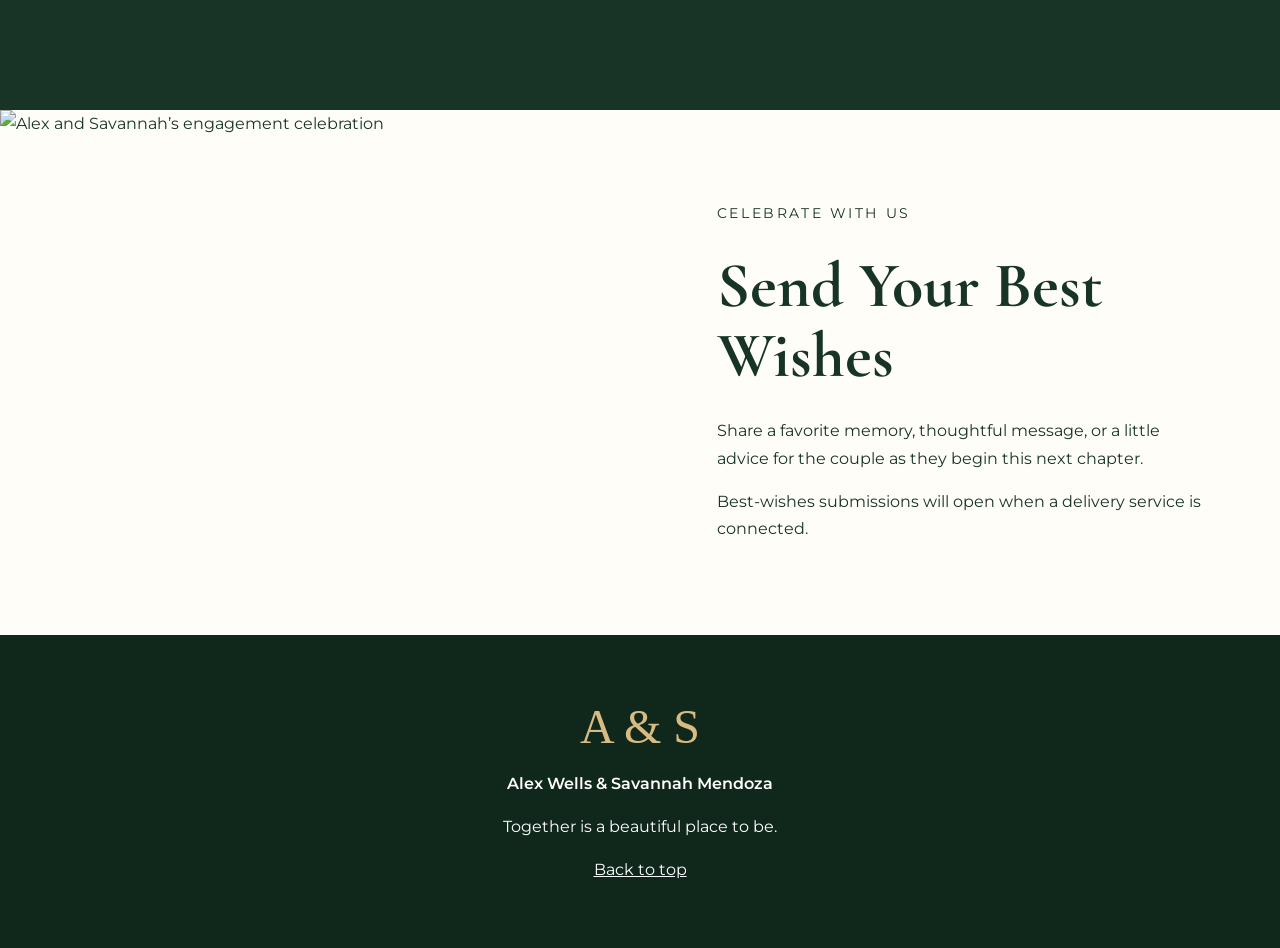
==== commit 93f7f4c2: "Complete engagement website and add GitHub Pages deployment" ====
--- a/index.html
+++ b/index.html
@@ -2,15 +2,15 @@
 <html lang="en">
 <head>
   <meta charset="utf-8">
-  <meta name="viewport" content="width=device-width, initial-scale=1">
+  <meta name="viewport" content="width=device-width,initial-scale=1">
   <meta name="description" content="Celebrate the engagement of Alex Wells and Savannah Mendoza.">
   <meta name="theme-color" content="#173427">
-
   <meta property="og:title" content="Alex & Savannah Are Engaged">
-  <meta property="og:description" content="A beautiful proposal, a joyful yes, and the beginning of forever.">
+  <meta property="og:description" content="A forest proposal, a joyful yes, and the beginning of forever.">
   <meta property="og:type" content="website">
-  <meta property="og:image" content="images/engagement-social-preview.jpg">
-
+  <meta property="og:url" content="https://alexandsav.com/">
+  <link rel="canonical" href="https://alexandsav.com/">
+  <meta property="og:image" content="https://alexandsav.com/images/IMG_20260731_063123%20%281%29.jpg">
   <title>Alex & Savannah | Engaged</title>
 
   <link rel="preconnect" href="https://fonts.googleapis.com">
@@ -19,105 +19,88 @@
   <link rel="stylesheet" href="assets/styles.css">
   <script src="assets/script.js" defer></script>
 </head>
-
 <body>
-  <a class="skip-link" href="#main-content">Skip to main content</a>
+  <a class="skip-link" href="#main">Skip to main content</a>
 
   <header class="site-header" data-header>
-    <a class="brand" href="#top" aria-label="Alex and Savannah engagement homepage">
-      <span class="brand-mark">A <b>&amp;</b> S</span>
-      <span class="brand-text">Alex &amp; Savannah</span>
+    <a class="monogram" href="#top" aria-label="Alex and Savannah engagement homepage">
+      <span>A</span><b>&amp;</b><span>S</span>
     </a>
 
-    <button class="menu-button" type="button" aria-expanded="false" aria-controls="primary-navigation" data-menu-button>
+    <button class="nav-toggle" type="button" aria-expanded="false" aria-controls="main-nav" data-nav-toggle>
       <span class="sr-only">Toggle navigation</span>
-      <i aria-hidden="true"></i>
-      <i aria-hidden="true"></i>
-      <i aria-hidden="true"></i>
+      <i aria-hidden="true"></i><i aria-hidden="true"></i><i aria-hidden="true"></i>
     </button>
 
-    <nav id="primary-navigation" class="primary-navigation" aria-label="Primary navigation" data-navigation>
-      <a href="#announcement">Announcement</a>
+    <nav id="main-nav" class="main-nav" aria-label="Primary navigation" data-nav>
       <a href="#story">Our Story</a>
       <a href="#gallery">Gallery</a>
       <a href="#details">Details</a>
-      <a class="nav-button" href="#wishes">Send Wishes</a>
+      <a href="#wishes" class="nav-cta">Send Wishes</a>
     </nav>
   </header>
 
-  <main id="main-content">
+  <main id="main">
     <section id="top" class="hero" aria-labelledby="hero-title">
-      <img class="hero-image" src="images/proposal-bent-knee-surprise.jpg" alt="Alex on one knee proposing to Savannah on a deck surrounded by forest">
+      <img class="hero-photo" src="images/IMG_20260731_063123%20%2810%29.jpg" alt="Alex and Savannah’s engagement celebration">
       <div class="hero-overlay" aria-hidden="true"></div>
-      <div class="hero-border" aria-hidden="true"></div>
-
-      <div class="hero-content">
-        <p class="hero-kicker">A beautiful yes</p>
-
+      <div class="hero-frame" aria-hidden="true"></div>
+
+      <div class="hero-copy">
+        <p class="overline">A beautiful yes</p>
         <h1 id="hero-title">
           <span>Alex</span>
-          <b>&amp;</b>
+          <i>&amp;</i>
           <span>Savannah</span>
         </h1>
-
-        <p class="hero-subtitle">Are Engaged</p>
-        <p class="hero-description">A forest proposal. A joyful beginning. A lifetime ahead.</p>
-
-        <div class="hero-actions">
-          <a class="button button-light" href="#announcement">Enter Our Story</a>
-          <a class="button button-outline" href="#gallery">View the Gallery</a>
-        </div>
+        <p class="engaged">Are Engaged</p>
+        <p class="hero-note">A forest proposal. A joyful beginning. A lifetime ahead.</p>
+        <a class="button button-light" href="#story">Enter Our Story</a>
       </div>
 
       <div class="hero-seal" aria-hidden="true">
-        <span>A</span>
-        <b>♡</b>
-        <span>S</span>
-      </div>
-    </section>
-
-    <section id="announcement" class="announcement section">
+        <span>A</span><b>♡</b><span>S</span>
+      </div>
+    </section>
+
+    <section class="announcement">
       <div class="botanical botanical-left" aria-hidden="true"></div>
       <div class="botanical botanical-right" aria-hidden="true"></div>
-
-      <div class="content content-narrow">
-        <p class="section-kicker">With joyful hearts</p>
+      <div class="content narrow">
+        <p class="eyebrow">With joyful hearts</p>
         <h2>We Said Yes to Forever</h2>
         <p class="lead">
           Alex Wells and Savannah Mendoza are thrilled to announce their engagement.
-          Surrounded by evergreens, mountain views, and the people they love, a new
-          chapter began.
+          We are excited to share this new chapter with family and friends.
         </p>
-        <p class="signature">Alex &amp; Savannah</p>
+        <div class="signature">Alex &amp; Savannah</div>
       </div>
     </section>
 
     <section id="story" class="story">
-      <div class="story-image">
-        <img src="images/proposal-ring-presentation.jpg" alt="Alex placing the engagement ring on Savannah's hand" loading="lazy">
-        <span class="story-number" aria-hidden="true">01</span>
+      <div class="story-photo">
+        <img src="images/IMG_20260731_063123%20%2811%29.jpg" alt="Alex and Savannah’s engagement celebration" loading="lazy">
+        <div class="story-number" aria-hidden="true">01</div>
       </div>
 
       <div class="story-copy">
-        <p class="section-kicker">The moment</p>
+        <p class="eyebrow">The moment</p>
         <h2>One Question.<br>One Perfect Answer.</h2>
         <p>
           Their story has been shaped by shared adventures, quiet moments, and
           countless reasons to laugh. On this day, Alex got down on one knee,
           Savannah said yes, and forever suddenly felt close enough to touch.
         </p>
-
         <blockquote>
-          “In all the world, there is no heart for me like yours.”
+          To love, laughter, and the adventure ahead.
         </blockquote>
       </div>
     </section>
 
-    <section class="feature-panel" aria-label="Champagne engagement celebration">
-      <div class="feature-card">
-        <img src="images/champagne-cheers-closeup.jpg" alt="Alex and Savannah toasting with champagne while Savannah shows her engagement ring" loading="lazy">
-        <div class="feature-shade" aria-hidden="true"></div>
-        <div class="feature-copy">
+    <section class="graphic-break">
+      <div class="graphic-break-card">
+        <img src="images/IMG_20260731_063123%20%282%29.jpg" alt="Alex and Savannah’s engagement celebration" loading="lazy">
+        <div class="graphic-break-copy">
           <p>To love.</p>
           <p>To laughter.</p>
           <p>To forever.</p>
@@ -125,98 +108,76 @@
       </div>
     </section>
 
-    <section id="gallery" class="gallery section" aria-labelledby="gallery-title">
+    <section id="gallery" class="gallery">
       <div class="content">
         <div class="section-heading">
-          <p class="section-kicker">Captured moments</p>
-          <h2 id="gallery-title">The Engagement Gallery</h2>
-          <p>Select any photograph to view it larger.</p>
-        </div>
-
-        <div class="gallery-grid">
-          <button class="gallery-item gallery-item-tall" type="button"
-                  data-image="images/joyful-proposal-reaction.jpg"
-                  data-alt="Alex and Savannah together immediately after the proposal">
-            <img src="images/joyful-proposal-reaction.jpg" alt="" loading="lazy">
-            <span>View photo</span>
-          </button>
-
-          <button class="gallery-item" type="button"
-                  data-image="images/happy-couple-portrait.jpg"
-                  data-alt="Alex and Savannah smiling together with champagne">
-            <img src="images/happy-couple-portrait.jpg" alt="" loading="lazy">
-            <span>View photo</span>
-          </button>
-
-          <button class="gallery-item" type="button"
-                  data-image="images/champagne-cheers-detail.jpg"
-                  data-alt="Close-up of Alex and Savannah toasting">
-            <img src="images/champagne-cheers-detail.jpg" alt="" loading="lazy">
-            <span>View photo</span>
-          </button>
-
-          <button class="gallery-item gallery-item-wide" type="button"
-                  data-image="images/forest-engagement-smile.jpg"
-                  data-alt="Alex and Savannah posing together in front of the forest view">
-            <img src="images/forest-engagement-smile.jpg" alt="" loading="lazy">
-            <span>View photo</span>
-          </button>
-
-          <button class="gallery-item" type="button"
-                  data-image="images/ring-announcement.jpg"
-                  data-alt="Savannah smiling and showing her engagement ring">
-            <img src="images/ring-announcement.jpg" alt="" loading="lazy">
-            <span>View photo</span>
-          </button>
-
-          <button class="gallery-item gallery-item-tall" type="button"
-                  data-image="images/forest-engagement-portrait.jpg"
-                  data-alt="Alex and Savannah standing together on the deck after the proposal">
-            <img src="images/forest-engagement-portrait.jpg" alt="" loading="lazy">
-            <span>View photo</span>
-          </button>
-
-          <button class="gallery-item gallery-item-wide" type="button"
-                  data-image="images/wide-engagement-overlook.jpg"
-                  data-alt="Alex and Savannah standing together against the forest landscape">
-            <img src="images/wide-engagement-overlook.jpg" alt="" loading="lazy">
-            <span>View photo</span>
-          </button>
-        </div>
-      </div>
-    </section>
-
-    <section class="full-width-feature" aria-label="The adventure begins">
-      <img src="images/wide-engagement-overlook.jpg" alt="Alex and Savannah celebrating together on the forest deck" loading="lazy">
-      <div class="full-width-shade" aria-hidden="true"></div>
-      <div class="full-width-copy">
-        <p class="section-kicker">The adventure begins</p>
+          <p class="eyebrow">Captured moments</p>
+          <h2>The Engagement Gallery</h2>
+          <p>Each photograph tells part of the story. Select an image to view it larger.</p>
+        </div>
+
+        <div class="masonry"><button class="photo-card tall" type="button" data-image="images/IMG_20260731_063123%20%281%29.jpg" data-alt="Engagement photograph 1 of Alex and Savannah" aria-label="View engagement photograph 1"><img src="images/IMG_20260731_063123%20%281%29.jpg" alt="Engagement photograph 1" loading="lazy" decoding="async"><span>View photograph 1</span></button>
+<button class="photo-card" type="button" data-image="images/IMG_20260731_063123%20%2810%29.jpg" data-alt="Engagement photograph 2 of Alex and Savannah" aria-label="View engagement photograph 2"><img src="images/IMG_20260731_063123%20%2810%29.jpg" alt="Engagement photograph 2" loading="lazy" decoding="async"><span>View photograph 2</span></button>
+<button class="photo-card" type="button" data-image="images/IMG_20260731_063123%20%2811%29.jpg" data-alt="Engagement photograph 3 of Alex and Savannah" aria-label="View engagement photograph 3"><img src="images/IMG_20260731_063123%20%2811%29.jpg" alt="Engagement photograph 3" loading="lazy" decoding="async"><span>View photograph 3</span></button>
+<button class="photo-card" type="button" data-image="images/IMG_20260731_063123%20%282%29.jpg" data-alt="Engagement photograph 4 of Alex and Savannah" aria-label="View engagement photograph 4"><img src="images/IMG_20260731_063123%20%282%29.jpg" alt="Engagement photograph 4" loading="lazy" decoding="async"><span>View photograph 4</span></button>
+<button class="photo-card" type="button" data-image="images/IMG_20260731_063123%20%283%29.jpg" data-alt="Engagement photograph 5 of Alex and Savannah" aria-label="View engagement photograph 5"><img src="images/IMG_20260731_063123%20%283%29.jpg" alt="Engagement photograph 5" loading="lazy" decoding="async"><span>View photograph 5</span></button>
+<button class="photo-card tall" type="button" data-image="images/IMG_20260731_063123%20%284%29.jpg" data-alt="Engagement photograph 6 of Alex and Savannah" aria-label="View engagement photograph 6"><img src="images/IMG_20260731_063123%20%284%29.jpg" alt="Engagement photograph 6" loading="lazy" decoding="async"><span>View photograph 6</span></button>
+<button class="photo-card" type="button" data-image="images/IMG_20260731_063123%20%285%29.jpg" data-alt="Engagement photograph 7 of Alex and Savannah" aria-label="View engagement photograph 7"><img src="images/IMG_20260731_063123%20%285%29.jpg" alt="Engagement photograph 7" loading="lazy" decoding="async"><span>View photograph 7</span></button>
+<button class="photo-card" type="button" data-image="images/IMG_20260731_063123%20%286%29.jpg" data-alt="Engagement photograph 8 of Alex and Savannah" aria-label="View engagement photograph 8"><img src="images/IMG_20260731_063123%20%286%29.jpg" alt="Engagement photograph 8" loading="lazy" decoding="async"><span>View photograph 8</span></button>
+<button class="photo-card" type="button" data-image="images/IMG_20260731_063123%20%287%29.jpg" data-alt="Engagement photograph 9 of Alex and Savannah" aria-label="View engagement photograph 9"><img src="images/IMG_20260731_063123%20%287%29.jpg" alt="Engagement photograph 9" loading="lazy" decoding="async"><span>View photograph 9</span></button>
+<button class="photo-card" type="button" data-image="images/IMG_20260731_063123%20%288%29.jpg" data-alt="Engagement photograph 10 of Alex and Savannah" aria-label="View engagement photograph 10"><img src="images/IMG_20260731_063123%20%288%29.jpg" alt="Engagement photograph 10" loading="lazy" decoding="async"><span>View photograph 10</span></button>
+<button class="photo-card tall" type="button" data-image="images/IMG_20260731_063123%20%289%29.jpg" data-alt="Engagement photograph 11 of Alex and Savannah" aria-label="View engagement photograph 11"><img src="images/IMG_20260731_063123%20%289%29.jpg" alt="Engagement photograph 11" loading="lazy" decoding="async"><span>View photograph 11</span></button>
+<button class="photo-card" type="button" data-image="images/IMG_20260731_063123.jpg" data-alt="Engagement photograph 12 of Alex and Savannah" aria-label="View engagement photograph 12"><img src="images/IMG_20260731_063123.jpg" alt="Engagement photograph 12" loading="lazy" decoding="async"><span>View photograph 12</span></button>
+<button class="photo-card" type="button" data-image="images/IMG_20260731_063124%20%281%29.jpg" data-alt="Engagement photograph 13 of Alex and Savannah" aria-label="View engagement photograph 13"><img src="images/IMG_20260731_063124%20%281%29.jpg" alt="Engagement photograph 13" loading="lazy" decoding="async"><span>View photograph 13</span></button>
+<button class="photo-card" type="button" data-image="images/IMG_20260731_063124%20%2810%29.jpg" data-alt="Engagement photograph 14 of Alex and Savannah" aria-label="View engagement photograph 14"><img src="images/IMG_20260731_063124%20%2810%29.jpg" alt="Engagement photograph 14" loading="lazy" decoding="async"><span>View photograph 14</span></button>
+<button class="photo-card" type="button" data-image="images/IMG_20260731_063124%20%2811%29.jpg" data-alt="Engagement photograph 15 of Alex and Savannah" aria-label="View engagement photograph 15"><img src="images/IMG_20260731_063124%20%2811%29.jpg" alt="Engagement photograph 15" loading="lazy" decoding="async"><span>View photograph 15</span></button>
+<button class="photo-card tall" type="button" data-image="images/IMG_20260731_063124%20%2812%29.jpg" data-alt="Engagement photograph 16 of Alex and Savannah" aria-label="View engagement photograph 16"><img src="images/IMG_20260731_063124%20%2812%29.jpg" alt="Engagement photograph 16" loading="lazy" decoding="async"><span>View photograph 16</span></button>
+<button class="photo-card" type="button" data-image="images/IMG_20260731_063124%20%282%29.jpg" data-alt="Engagement photograph 17 of Alex and Savannah" aria-label="View engagement photograph 17"><img src="images/IMG_20260731_063124%20%282%29.jpg" alt="Engagement photograph 17" loading="lazy" decoding="async"><span>View photograph 17</span></button>
+<button class="photo-card" type="button" data-image="images/IMG_20260731_063124%20%283%29.jpg" data-alt="Engagement photograph 18 of Alex and Savannah" aria-label="View engagement photograph 18"><img src="images/IMG_20260731_063124%20%283%29.jpg" alt="Engagement photograph 18" loading="lazy" decoding="async"><span>View photograph 18</span></button>
+<button class="photo-card" type="button" data-image="images/IMG_20260731_063124%20%284%29.jpg" data-alt="Engagement photograph 19 of Alex and Savannah" aria-label="View engagement photograph 19"><img src="images/IMG_20260731_063124%20%284%29.jpg" alt="Engagement photograph 19" loading="lazy" decoding="async"><span>View photograph 19</span></button>
+<button class="photo-card" type="button" data-image="images/IMG_20260731_063124%20%285%29.jpg" data-alt="Engagement photograph 20 of Alex and Savannah" aria-label="View engagement photograph 20"><img src="images/IMG_20260731_063124%20%285%29.jpg" alt="Engagement photograph 20" loading="lazy" decoding="async"><span>View photograph 20</span></button>
+<button class="photo-card tall" type="button" data-image="images/IMG_20260731_063124%20%286%29.jpg" data-alt="Engagement photograph 21 of Alex and Savannah" aria-label="View engagement photograph 21"><img src="images/IMG_20260731_063124%20%286%29.jpg" alt="Engagement photograph 21" loading="lazy" decoding="async"><span>View photograph 21</span></button>
+<button class="photo-card" type="button" data-image="images/IMG_20260731_063124%20%287%29.jpg" data-alt="Engagement photograph 22 of Alex and Savannah" aria-label="View engagement photograph 22"><img src="images/IMG_20260731_063124%20%287%29.jpg" alt="Engagement photograph 22" loading="lazy" decoding="async"><span>View photograph 22</span></button>
+<button class="photo-card" type="button" data-image="images/IMG_20260731_063124%20%288%29.jpg" data-alt="Engagement photograph 23 of Alex and Savannah" aria-label="View engagement photograph 23"><img src="images/IMG_20260731_063124%20%288%29.jpg" alt="Engagement photograph 23" loading="lazy" decoding="async"><span>View photograph 23</span></button>
+<button class="photo-card" type="button" data-image="images/IMG_20260731_063124%20%289%29.jpg" data-alt="Engagement photograph 24 of Alex and Savannah" aria-label="View engagement photograph 24"><img src="images/IMG_20260731_063124%20%289%29.jpg" alt="Engagement photograph 24" loading="lazy" decoding="async"><span>View photograph 24</span></button>
+<button class="photo-card" type="button" data-image="images/IMG_20260731_063124.jpg" data-alt="Engagement photograph 25 of Alex and Savannah" aria-label="View engagement photograph 25"><img src="images/IMG_20260731_063124.jpg" alt="Engagement photograph 25" loading="lazy" decoding="async"><span>View photograph 25</span></button>
+<button class="photo-card tall" type="button" data-image="images/IMG_20260731_063125%20%281%29.jpg" data-alt="Engagement photograph 26 of Alex and Savannah" aria-label="View engagement photograph 26"><img src="images/IMG_20260731_063125%20%281%29.jpg" alt="Engagement photograph 26" loading="lazy" decoding="async"><span>View photograph 26</span></button>
+<button class="photo-card" type="button" data-image="images/IMG_20260731_063125%20%282%29.jpg" data-alt="Engagement photograph 27 of Alex and Savannah" aria-label="View engagement photograph 27"><img src="images/IMG_20260731_063125%20%282%29.jpg" alt="Engagement photograph 27" loading="lazy" decoding="async"><span>View photograph 27</span></button>
+<button class="photo-card" type="button" data-image="images/IMG_20260731_063125%20%283%29.jpg" data-alt="Engagement photograph 28 of Alex and Savannah" aria-label="View engagement photograph 28"><img src="images/IMG_20260731_063125%20%283%29.jpg" alt="Engagement photograph 28" loading="lazy" decoding="async"><span>View photograph 28</span></button>
+<button class="photo-card" type="button" data-image="images/IMG_20260731_063125%20%284%29.jpg" data-alt="Engagement photograph 29 of Alex and Savannah" aria-label="View engagement photograph 29"><img src="images/IMG_20260731_063125%20%284%29.jpg" alt="Engagement photograph 29" loading="lazy" decoding="async"><span>View photograph 29</span></button>
+<button class="photo-card" type="button" data-image="images/IMG_20260731_063125.jpg" data-alt="Engagement photograph 30 of Alex and Savannah" aria-label="View engagement photograph 30"><img src="images/IMG_20260731_063125.jpg" alt="Engagement photograph 30" loading="lazy" decoding="async"><span>View photograph 30</span></button></div>
+      </div>
+    </section>
+
+    <section class="full-bleed">
+      <img src="images/IMG_20260731_063123.jpg" alt="Alex and Savannah’s engagement celebration" loading="lazy">
+      <div class="full-bleed-overlay" aria-hidden="true"></div>
+      <div class="full-bleed-copy">
+        <p class="eyebrow">The adventure begins</p>
         <h2>From This Day Forward</h2>
       </div>
     </section>
 
-    <section id="details" class="details section" aria-labelledby="details-title">
+    <section id="details" class="details">
       <div class="content">
-        <div class="section-heading section-heading-light">
-          <p class="section-kicker">What comes next</p>
-          <h2 id="details-title">Celebration Details</h2>
+        <div class="section-heading light">
+          <p class="eyebrow">What comes next</p>
+          <h2>Celebration Details</h2>
           <p>More information will be shared as plans are finalized.</p>
         </div>
 
         <div class="details-grid">
-          <article class="detail-card">
+          <article>
             <span>01</span>
             <h3>Engagement</h3>
             <p>The beginning of a beautiful new chapter.</p>
           </article>
-
-          <article class="detail-card">
+          <article>
             <span>02</span>
             <h3>Celebration</h3>
             <p>Engagement celebration details are coming soon.</p>
           </article>
-
-          <article class="detail-card">
+          <article>
             <span>03</span>
             <h3>Wedding</h3>
             <p>Date, location, and invitations will follow.</p>
@@ -227,53 +188,45 @@
 
     <section id="wishes" class="wishes">
       <div class="wishes-image">
-        <img src="images/celebration-laughter.jpg" alt="Alex and Savannah smiling together with champagne" loading="lazy">
+        <img src="images/IMG_20260731_063124%20%281%29.jpg" alt="Alex and Savannah’s engagement celebration" loading="lazy">
       </div>
 
       <div class="wishes-panel">
-        <p class="section-kicker">Celebrate with us</p>
+        <p class="eyebrow">Celebrate with us</p>
         <h2>Send Your Best Wishes</h2>
         <p>
-          Share a favorite memory, a thoughtful message, or a little advice for
-          the couple as they begin this next chapter.
+          Share a favorite memory, thoughtful message, or a little advice for the
+          couple as they begin this next chapter.
         </p>
 
-        <form id="wishes-form" novalidate>
-          <div class="form-field">
-            <label for="guest-name">Your name</label>
-            <input id="guest-name" name="name" type="text" autocomplete="name" required>
-          </div>
-
-          <div class="form-field">
-            <label for="guest-email">Email address</label>
-            <input id="guest-email" name="email" type="email" autocomplete="email" required>
-          </div>
-
-          <div class="form-field">
-            <label for="guest-message">Your message</label>
-            <textarea id="guest-message" name="message" rows="6" required></textarea>
-          </div>
+        <p>Best-wishes submissions will open when a delivery service is connected.</p><form id="wishes-form" hidden>
+          <label for="name">Your name</label>
+          <input id="name" name="name" type="text" autocomplete="name" required>
+
+          <label for="email">Email address</label>
+          <input id="email" name="email" type="email" autocomplete="email" required>
+
+          <label for="message">Your message</label>
+          <textarea id="message" name="message" rows="5" required></textarea>
 
           <button class="button button-dark" type="submit">Send Best Wishes</button>
           <p id="form-status" class="form-status" role="status" aria-live="polite"></p>
-          <p class="form-note">
-            This is a demonstration form. Connect it to a live form service before publishing.
-          </p>
+          <p class="form-note">Connect this demonstration form to a form service before publishing.</p>
         </form>
       </div>
     </section>
   </main>
 
-  <footer class="site-footer">
+  <footer>
     <div class="footer-seal" aria-hidden="true">A <span>&amp;</span> S</div>
     <p class="footer-names">Alex Wells &amp; Savannah Mendoza</p>
     <p>Together is a beautiful place to be.</p>
     <a href="#top">Back to top</a>
   </footer>
 
-  <dialog class="lightbox" data-lightbox>
-    <button class="lightbox-close" type="button" aria-label="Close photo viewer" data-lightbox-close>×</button>
-    <img src="" alt="" data-lightbox-image>
+  <dialog class="lightbox" data-dialog>
+    <button type="button" class="lightbox-close" aria-label="Close image viewer" data-close>×</button>
+    <img alt="" data-dialog-image>
   </dialog>
 </body>
 </html>
--- a/assets/styles.css
+++ b/assets/styles.css
@@ -1,961 +1 @@
-:root {
-  --forest: #173427;
-  --forest-light: #294c3a;
-  --moss: #71806a;
-  --sage: #b8c0ae;
-  --ivory: #fbf8f1;
-  --cream: #f1eadf;
-  --champagne: #d8c39b;
-  --gold: #b9924a;
-  --cedar: #8b6548;
-  --ink: #242823;
-  --muted: #65675f;
-  --white: #ffffff;
-  --serif: "Cormorant Garamond", Georgia, serif;
-  --sans: "Montserrat", Arial, sans-serif;
-  --shadow: 0 24px 70px rgba(23, 52, 39, 0.18);
-}
-
-* {
-  box-sizing: border-box;
-}
-
-html {
-  scroll-behavior: smooth;
-  scroll-padding-top: 80px;
-}
-
-body {
-  margin: 0;
-  color: var(--ink);
-  background: var(--ivory);
-  font-family: var(--sans);
-  line-height: 1.7;
-}
-
-body.menu-open {
-  overflow: hidden;
-}
-
-img {
-  display: block;
-  width: 100%;
-}
-
-a {
-  color: inherit;
-}
-
-button,
-input,
-textarea {
-  font: inherit;
-}
-
-.skip-link {
-  position: fixed;
-  top: 0.5rem;
-  left: 0.5rem;
-  z-index: 9999;
-  padding: 0.75rem 1rem;
-  color: var(--white);
-  background: var(--forest);
-  transform: translateY(-150%);
-}
-
-.skip-link:focus {
-  transform: translateY(0);
-}
-
-.sr-only {
-  position: absolute;
-  width: 1px;
-  height: 1px;
-  overflow: hidden;
-  clip: rect(0, 0, 0, 0);
-  white-space: nowrap;
-}
-
-.site-header {
-  position: fixed;
-  inset: 0 0 auto;
-  z-index: 1000;
-  min-height: 76px;
-  padding: 0 max(1rem, calc((100vw - 1240px) / 2));
-  display: flex;
-  align-items: center;
-  justify-content: space-between;
-  transition: background 0.2s ease, box-shadow 0.2s ease;
-}
-
-.site-header.scrolled {
-  background: rgba(251, 248, 241, 0.95);
-  box-shadow: 0 8px 30px rgba(23, 52, 39, 0.12);
-  backdrop-filter: blur(14px);
-}
-
-.brand {
-  display: flex;
-  align-items: center;
-  gap: 0.75rem;
-  color: var(--white);
-  text-decoration: none;
-}
-
-.brand-mark {
-  display: grid;
-  place-items: center;
-  width: 48px;
-  height: 48px;
-  font-family: var(--serif);
-  font-size: 1.25rem;
-  font-weight: 700;
-  border: 1px solid currentColor;
-  border-radius: 50%;
-}
-
-.brand-mark b {
-  color: var(--champagne);
-}
-
-.brand-text {
-  font-family: var(--serif);
-  font-size: 1.25rem;
-  font-weight: 700;
-}
-
-.scrolled .brand {
-  color: var(--forest);
-}
-
-.primary-navigation {
-  display: flex;
-  align-items: center;
-  gap: 1.35rem;
-}
-
-.primary-navigation a {
-  color: var(--white);
-  font-size: 0.82rem;
-  font-weight: 700;
-  text-decoration: none;
-  text-shadow: 0 2px 14px rgba(0, 0, 0, 0.4);
-}
-
-.scrolled .primary-navigation a {
-  color: var(--forest);
-  text-shadow: none;
-}
-
-.primary-navigation a:hover,
-.primary-navigation a:focus-visible {
-  text-decoration: underline;
-  text-underline-offset: 0.35rem;
-}
-
-.nav-button {
-  padding: 0.65rem 0.95rem;
-  border: 1px solid rgba(255, 255, 255, 0.6);
-  border-radius: 999px;
-}
-
-.scrolled .nav-button {
-  color: var(--white) !important;
-  background: var(--forest);
-  border-color: var(--forest);
-}
-
-.menu-button {
-  display: none;
-  width: 46px;
-  height: 42px;
-  padding: 0.5rem;
-  background: rgba(255, 255, 255, 0.94);
-  border: 0;
-  border-radius: 0.5rem;
-}
-
-.menu-button i {
-  display: block;
-  height: 2px;
-  margin: 5px 0;
-  background: var(--forest);
-}
-
-.hero {
-  position: relative;
-  min-height: 100svh;
-  display: grid;
-  place-items: center;
-  overflow: hidden;
-  color: var(--white);
-  text-align: center;
-  isolation: isolate;
-}
-
-.hero-image {
-  position: absolute;
-  inset: 0;
-  z-index: -4;
-  height: 100%;
-  object-fit: cover;
-  object-position: center 60%;
-}
-
-.hero-overlay {
-  position: absolute;
-  inset: 0;
-  z-index: -3;
-  background:
-    linear-gradient(180deg, rgba(9, 22, 15, 0.24), rgba(9, 22, 15, 0.77)),
-    radial-gradient(circle at center 60%, transparent 0 22%, rgba(0, 0, 0, 0.24) 74%);
-}
-
-.hero-border {
-  position: absolute;
-  inset: 5.5rem 2.4rem 2.4rem;
-  z-index: -2;
-  border: 1px solid rgba(255, 255, 255, 0.42);
-  pointer-events: none;
-}
-
-.hero-content {
-  width: min(1100px, calc(100% - 2rem));
-  padding-top: 4.5rem;
-}
-
-.hero-kicker,
-.section-kicker {
-  margin: 0 0 0.75rem;
-  color: var(--cedar);
-  font-size: 0.76rem;
-  font-weight: 700;
-  letter-spacing: 0.25em;
-  text-transform: uppercase;
-}
-
-.hero-kicker {
-  color: var(--champagne);
-  text-shadow: 0 2px 12px rgba(0, 0, 0, 0.45);
-}
-
-.hero h1 {
-  margin: 0;
-  font-family: var(--serif);
-  font-size: clamp(4rem, 10vw, 9rem);
-  font-weight: 600;
-  line-height: 0.78;
-  letter-spacing: -0.045em;
-  text-shadow: 0 6px 35px rgba(0, 0, 0, 0.42);
-}
-
-.hero h1 span {
-  display: block;
-}
-
-.hero h1 b {
-  display: block;
-  margin: 0.18rem 0;
-  color: var(--champagne);
-  font-size: 0.5em;
-  font-style: italic;
-}
-
-.hero-subtitle {
-  margin: 1.4rem 0 0.65rem;
-  color: var(--champagne);
-  font-family: var(--serif);
-  font-size: clamp(2rem, 4.5vw, 4rem);
-  font-style: italic;
-  font-weight: 600;
-}
-
-.hero-description {
-  max-width: 620px;
-  margin: 0 auto 1.75rem;
-  color: rgba(255, 255, 255, 0.86);
-}
-
-.hero-actions {
-  display: flex;
-  justify-content: center;
-  flex-wrap: wrap;
-  gap: 0.85rem;
-}
-
-.button {
-  display: inline-flex;
-  min-height: 49px;
-  align-items: center;
-  justify-content: center;
-  padding: 0.8rem 1.25rem;
-  font-weight: 700;
-  text-decoration: none;
-  border: 2px solid transparent;
-  border-radius: 999px;
-  cursor: pointer;
-  transition: transform 0.18s ease, background 0.18s ease;
-}
-
-.button:hover {
-  transform: translateY(-2px);
-}
-
-.button-light {
-  color: var(--forest);
-  background: var(--ivory);
-}
-
-.button-light:hover {
-  background: var(--white);
-}
-
-.button-outline {
-  color: var(--white);
-  background: rgba(23, 52, 39, 0.3);
-  border-color: rgba(255, 255, 255, 0.75);
-}
-
-.button-outline:hover {
-  background: rgba(23, 52, 39, 0.62);
-}
-
-.button-dark {
-  color: var(--white);
-  background: var(--forest);
-}
-
-.button-dark:hover {
-  background: #0d261b;
-}
-
-.hero-seal {
-  position: absolute;
-  right: 4rem;
-  bottom: 3.5rem;
-  width: 105px;
-  height: 105px;
-  display: grid;
-  place-items: center;
-  align-content: center;
-  color: rgba(255, 255, 255, 0.82);
-  font-family: var(--serif);
-  font-size: 1.45rem;
-  border: 1px solid rgba(255, 255, 255, 0.55);
-  border-radius: 50%;
-  transform: rotate(-8deg);
-}
-
-.hero-seal b {
-  display: block;
-  color: var(--champagne);
-  line-height: 0.8;
-}
-
-.section {
-  padding: clamp(5rem, 9vw, 8rem) 0;
-}
-
-.content {
-  width: min(1200px, calc(100% - 2.5rem));
-  margin: 0 auto;
-}
-
-.content-narrow {
-  max-width: 890px;
-}
-
-.announcement {
-  position: relative;
-  overflow: hidden;
-  text-align: center;
-  background:
-    radial-gradient(circle at 10% 15%, rgba(216, 195, 155, 0.3), transparent 25%),
-    var(--ivory);
-}
-
-.announcement h2,
-.story h2,
-.gallery h2,
-.details h2,
-.wishes h2,
-.full-width-feature h2 {
-  margin: 0 0 1rem;
-  color: var(--forest);
-  font-family: var(--serif);
-  font-size: clamp(3rem, 6.5vw, 5.5rem);
-  font-weight: 600;
-  line-height: 0.95;
-  letter-spacing: -0.03em;
-}
-
-.lead {
-  margin: 0 auto;
-  color: var(--muted);
-  font-family: var(--serif);
-  font-size: clamp(1.35rem, 3vw, 1.8rem);
-  line-height: 1.55;
-}
-
-.signature {
-  margin-top: 1.6rem;
-  color: var(--cedar);
-  font-family: var(--serif);
-  font-size: 2.15rem;
-  font-style: italic;
-}
-
-.botanical {
-  position: absolute;
-  width: 250px;
-  height: 250px;
-  opacity: 0.17;
-  background:
-    radial-gradient(ellipse at 25% 75%, var(--forest) 0 4%, transparent 5%),
-    radial-gradient(ellipse at 42% 58%, var(--forest) 0 5%, transparent 6%),
-    radial-gradient(ellipse at 58% 42%, var(--forest) 0 5%, transparent 6%),
-    linear-gradient(45deg, transparent 48%, var(--forest) 49% 51%, transparent 52%);
-  transform: rotate(-24deg);
-}
-
-.botanical-left {
-  left: -55px;
-  bottom: -45px;
-}
-
-.botanical-right {
-  right: -55px;
-  top: -35px;
-  transform: rotate(150deg);
-}
-
-.story {
-  display: grid;
-  grid-template-columns: 1.08fr 0.92fr;
-  min-height: 760px;
-  background: var(--cream);
-}
-
-.story-image {
-  position: relative;
-  overflow: hidden;
-}
-
-.story-image img {
-  height: 100%;
-  object-fit: cover;
-}
-
-.story-number {
-  position: absolute;
-  right: 2rem;
-  bottom: 1rem;
-  color: rgba(255, 255, 255, 0.82);
-  font-family: var(--serif);
-  font-size: 8rem;
-  line-height: 1;
-  text-shadow: 0 3px 24px rgba(0, 0, 0, 0.35);
-}
-
-.story-copy {
-  padding: clamp(4rem, 8vw, 8rem);
-  align-self: center;
-}
-
-.story-copy p:not(.section-kicker) {
-  color: var(--muted);
-}
-
-blockquote {
-  margin: 2rem 0 0;
-  padding: 1.2rem 0 1.2rem 1.5rem;
-  color: var(--forest);
-  font-family: var(--serif);
-  font-size: 1.55rem;
-  font-style: italic;
-  border-left: 3px solid var(--gold);
-}
-
-.feature-panel {
-  padding: clamp(4rem, 8vw, 7rem) 1.25rem;
-  background: var(--forest);
-}
-
-.feature-card {
-  position: relative;
-  width: min(1180px, 100%);
-  min-height: 660px;
-  margin: 0 auto;
-  overflow: hidden;
-  border-radius: 1.5rem;
-  box-shadow: var(--shadow);
-}
-
-.feature-card img {
-  height: 660px;
-  object-fit: cover;
-}
-
-.feature-shade {
-  position: absolute;
-  inset: 0;
-  background: linear-gradient(90deg, rgba(10, 28, 18, 0.75), transparent 72%);
-}
-
-.feature-copy {
-  position: absolute;
-  top: 50%;
-  left: clamp(2rem, 8vw, 7rem);
-  z-index: 2;
-  color: var(--white);
-  transform: translateY(-50%);
-}
-
-.feature-copy p {
-  margin: 0;
-  font-family: var(--serif);
-  font-size: clamp(3rem, 7vw, 6rem);
-  font-style: italic;
-  line-height: 0.95;
-}
-
-.gallery {
-  background: var(--ivory);
-}
-
-.section-heading {
-  max-width: 780px;
-  margin: 0 auto 3rem;
-  text-align: center;
-}
-
-.section-heading > p:last-child {
-  color: var(--muted);
-}
-
-.gallery-grid {
-  display: grid;
-  grid-template-columns: repeat(12, 1fr);
-  grid-auto-rows: 220px;
-  gap: 1rem;
-}
-
-.gallery-item {
-  position: relative;
-  grid-column: span 4;
-  overflow: hidden;
-  padding: 0;
-  background: var(--forest);
-  border: 0;
-  border-radius: 1rem;
-  cursor: zoom-in;
-}
-
-.gallery-item-tall {
-  grid-row: span 2;
-}
-
-.gallery-item-wide {
-  grid-column: span 8;
-}
-
-.gallery-item img {
-  height: 100%;
-  object-fit: cover;
-  transition: transform 0.35s ease, opacity 0.25s ease;
-}
-
-.gallery-item span {
-  position: absolute;
-  right: 1rem;
-  bottom: 1rem;
-  padding: 0.45rem 0.75rem;
-  color: var(--white);
-  font-size: 0.75rem;
-  font-weight: 700;
-  background: rgba(23, 52, 39, 0.8);
-  border-radius: 999px;
-  opacity: 0;
-  transform: translateY(8px);
-  transition: opacity 0.2s ease, transform 0.2s ease;
-}
-
-.gallery-item:hover img,
-.gallery-item:focus-visible img {
-  opacity: 0.9;
-  transform: scale(1.04);
-}
-
-.gallery-item:hover span,
-.gallery-item:focus-visible span {
-  opacity: 1;
-  transform: translateY(0);
-}
-
-.full-width-feature {
-  position: relative;
-  min-height: 72vh;
-  display: grid;
-  place-items: center;
-  overflow: hidden;
-  color: var(--white);
-  text-align: center;
-  isolation: isolate;
-}
-
-.full-width-feature > img {
-  position: absolute;
-  inset: 0;
-  z-index: -3;
-  height: 100%;
-  object-fit: cover;
-}
-
-.full-width-shade {
-  position: absolute;
-  inset: 0;
-  z-index: -2;
-  background: rgba(15, 35, 24, 0.58);
-}
-
-.full-width-feature h2 {
-  color: var(--white);
-}
-
-.full-width-feature .section-kicker {
-  color: var(--champagne);
-}
-
-.details {
-  color: var(--white);
-  background:
-    radial-gradient(circle at 80% 20%, rgba(185, 146, 74, 0.2), transparent 30%),
-    var(--forest);
-}
-
-.section-heading-light h2 {
-  color: var(--white);
-}
-
-.section-heading-light .section-kicker {
-  color: var(--champagne);
-}
-
-.section-heading-light > p:last-child {
-  color: rgba(255, 255, 255, 0.7);
-}
-
-.details-grid {
-  display: grid;
-  grid-template-columns: repeat(3, 1fr);
-  gap: 1rem;
-}
-
-.detail-card {
-  min-height: 250px;
-  padding: 2rem;
-  background: rgba(255, 255, 255, 0.07);
-  border: 1px solid rgba(255, 255, 255, 0.18);
-  border-radius: 1.25rem;
-}
-
-.detail-card span {
-  color: var(--champagne);
-  font-family: var(--serif);
-  font-size: 3.2rem;
-  line-height: 1;
-}
-
-.detail-card h3 {
-  margin: 1.2rem 0 0.45rem;
-  font-family: var(--serif);
-  font-size: 2rem;
-}
-
-.detail-card p {
-  color: rgba(255, 255, 255, 0.7);
-}
-
-.wishes {
-  display: grid;
-  grid-template-columns: 1fr 1fr;
-  min-height: 760px;
-  background: var(--cream);
-}
-
-.wishes-image img {
-  height: 100%;
-  object-fit: cover;
-}
-
-.wishes-panel {
-  padding: clamp(4rem, 8vw, 7rem);
-  align-self: center;
-}
-
-.wishes-panel > p:not(.section-kicker) {
-  color: var(--muted);
-}
-
-form {
-  margin-top: 2rem;
-  padding: 2rem;
-  background: rgba(255, 255, 255, 0.77);
-  border: 1px solid rgba(23, 52, 39, 0.16);
-  border-radius: 1.1rem;
-  box-shadow: var(--shadow);
-}
-
-.form-field {
-  margin-bottom: 1rem;
-}
-
-label {
-  display: block;
-  margin: 0 0 0.35rem;
-  color: var(--forest);
-  font-weight: 700;
-}
-
-input,
-textarea {
-  width: 100%;
-  padding: 0.8rem 0.9rem;
-  color: var(--ink);
-  background: var(--white);
-  border: 1px solid #a8a49c;
-  border-radius: 0.5rem;
-}
-
-textarea {
-  resize: vertical;
-}
-
-.form-status {
-  min-height: 1.4rem;
-  color: var(--forest);
-  font-weight: 700;
-}
-
-.form-note {
-  color: var(--muted);
-  font-size: 0.76rem;
-}
-
-.site-footer {
-  padding: 4rem 1.25rem;
-  color: rgba(255, 255, 255, 0.72);
-  text-align: center;
-  background: #10261a;
-}
-
-.footer-seal {
-  width: 76px;
-  height: 76px;
-  margin: 0 auto 1rem;
-  display: grid;
-  place-items: center;
-  color: var(--white);
-  font-family: var(--serif);
-  font-size: 1.4rem;
-  border: 1px solid rgba(255, 255, 255, 0.48);
-  border-radius: 50%;
-}
-
-.footer-seal span {
-  color: var(--champagne);
-}
-
-.footer-names {
-  margin: 0.25rem 0;
-  color: var(--white);
-  font-family: var(--serif);
-  font-size: 1.55rem;
-}
-
-.site-footer p {
-  margin: 0.2rem 0;
-}
-
-.site-footer a {
-  display: inline-block;
-  margin-top: 0.9rem;
-  color: var(--champagne);
-  text-underline-offset: 0.3rem;
-}
-
-.lightbox {
-  width: min(1100px, calc(100% - 2rem));
-  max-height: calc(100vh - 2rem);
-  padding: 0;
-  overflow: visible;
-  background: transparent;
-  border: 0;
-}
-
-.lightbox::backdrop {
-  background: rgba(7, 16, 11, 0.92);
-  backdrop-filter: blur(8px);
-}
-
-.lightbox img {
-  max-height: calc(100vh - 3rem);
-  object-fit: contain;
-  border-radius: 0.75rem;
-}
-
-.lightbox-close {
-  position: absolute;
-  top: -1rem;
-  right: -1rem;
-  z-index: 2;
-  width: 44px;
-  height: 44px;
-  color: var(--forest);
-  font-size: 2rem;
-  line-height: 1;
-  background: var(--white);
-  border: 0;
-  border-radius: 50%;
-  cursor: pointer;
-}
-
-:focus-visible {
-  outline: 3px solid var(--gold);
-  outline-offset: 3px;
-}
-
-@media (max-width: 900px) {
-  .menu-button {
-    display: block;
-  }
-
-  .primary-navigation {
-    position: absolute;
-    top: 100%;
-    right: 0;
-    left: 0;
-    display: none;
-    padding: 1rem;
-    flex-direction: column;
-    align-items: stretch;
-    gap: 0.25rem;
-    background: var(--ivory);
-    box-shadow: 0 18px 30px rgba(23, 52, 39, 0.15);
-  }
-
-  .primary-navigation.open {
-    display: flex;
-  }
-
-  .primary-navigation a,
-  .scrolled .primary-navigation a {
-    padding: 0.75rem;
-    color: var(--forest);
-    text-align: center;
-    text-shadow: none;
-  }
-
-  .nav-button,
-  .scrolled .nav-button {
-    color: var(--white) !important;
-    background: var(--forest);
-  }
-
-  .story,
-  .wishes {
-    grid-template-columns: 1fr;
-  }
-
-  .story-image,
-  .wishes-image {
-    min-height: 620px;
-  }
-
-  .details-grid {
-    grid-template-columns: 1fr;
-  }
-
-  .gallery-grid {
-    grid-template-columns: repeat(2, 1fr);
-    grid-auto-rows: 260px;
-  }
-
-  .gallery-item,
-  .gallery-item-wide {
-    grid-column: auto;
-  }
-}
-
-@media (max-width: 600px) {
-  .site-header {
-    min-height: 66px;
-  }
-
-  .brand-text {
-    display: none;
-  }
-
-  .hero-image {
-    object-position: 54% center;
-  }
-
-  .hero-border {
-    inset: 4.6rem 0.8rem 0.8rem;
-  }
-
-  .hero-seal {
-    display: none;
-  }
-
-  .hero h1 {
-    font-size: clamp(3.6rem, 18vw, 5.4rem);
-  }
-
-  .story-image,
-  .wishes-image {
-    min-height: 500px;
-  }
-
-  .feature-card,
-  .feature-card img {
-    min-height: 520px;
-    height: 520px;
-  }
-
-  .feature-card img {
-    object-position: 62% center;
-  }
-
-  .gallery-grid {
-    grid-template-columns: 1fr;
-    grid-auto-rows: 290px;
-  }
-
-  .gallery-item-tall {
-    grid-row: auto;
-  }
-
-  .full-width-feature {
-    min-height: 60vh;
-  }
-
-  .lightbox-close {
-    top: 0.5rem;
-    right: 0.5rem;
-  }
-}
-
-@media (prefers-reduced-motion: reduce) {
-  html {
-    scroll-behavior: auto;
-  }
-
-  *,
-  *::before,
-  *::after {
-    animation-duration: 0.01ms !important;
-    animation-iteration-count: 1 !important;
-    transition-duration: 0.01ms !important;
-  }
-}
+*{box-sizing:border-box}html{scroll-behavior:auto}body{margin:0;background:#fffdf7;color:#173427;font-family:Montserrat,Arial,sans-serif;font-size:1rem;line-height:1.7}h1,h2,h3,.signature{font-family:"Cormorant Garamond",Georgia,serif;line-height:1.1}h2{font-size:clamp(2.3rem,5vw,4rem);margin:.4em 0}a{color:inherit}button,input,textarea{font:inherit}button,a{touch-action:manipulation}a:focus-visible,button:focus-visible{outline:3px solid #c29c55;outline-offset:5px}.skip-link{position:fixed;top:-100px;z-index:10;background:white;padding:1rem}.skip-link:focus{top:0}.sr-only{position:absolute;width:1px;height:1px;overflow:hidden;clip-path:inset(50%)}.site-header{display:flex;align-items:center;justify-content:space-between;padding:1rem 5%;background:#173427;color:#fffdf7}.monogram{text-decoration:none;font-family:Georgia,serif;font-size:2rem}.monogram b{color:#d8bb80;padding:0 .4rem}.main-nav{display:flex;gap:2rem}.main-nav a{text-decoration:none}.nav-toggle{display:none}.hero{position:relative;min-height:85svh;display:grid;place-items:center;overflow:hidden;color:white;text-align:center}.hero-photo,.hero-overlay,.hero-frame{position:absolute;inset:0;width:100%;height:100%;object-fit:cover}.hero-photo{object-position:center 40%}.hero-overlay{background:linear-gradient(90deg,rgba(8,26,18,.82),rgba(8,26,18,.45))}.hero-frame{inset:1.5rem;width:calc(100% - 3rem);height:calc(100% - 3rem);border:1px solid #d8bb8080}.hero-copy{position:relative;padding:3rem 1.5rem}.hero h1{font-size:clamp(4rem,10vw,8rem);margin:.2em 0}.hero h1 i{color:#d8bb80;font-size:.7em;padding:0 .15em}.overline,.eyebrow,.engaged{text-transform:uppercase;letter-spacing:.18em;font-size:.9rem}.engaged{font-size:1.2rem}.hero-seal,.botanical,.story-number{display:none}.button{display:inline-block;text-decoration:none;padding:.85rem 1.5rem;border:1px solid #d8bb80;font-weight:600}.button-light{background:#fffdf7;color:#173427}.content{max-width:1200px;margin:auto;padding:0 1.5rem}.narrow{max-width:850px}.announcement,.gallery,.details{padding:6rem 0}.announcement,.section-heading{text-align:center}.lead{font-size:1.15rem}.signature{font-size:2.8rem;margin-top:2rem;color:#826135}.story{display:grid;grid-template-columns:1fr 1fr;background:#edece3}.story-photo img{width:100%;height:100%;max-height:720px;object-fit:cover}.story-copy{padding:clamp(2rem,6vw,6rem);align-self:center}.story blockquote{font-family:Georgia,serif;font-style:italic;margin:2rem 0;border-left:2px solid #826135;padding-left:1.5rem}.graphic-break{padding:5rem 8%;background:#173427}.graphic-break-card{max-width:1050px;margin:auto;display:grid;grid-template-columns:1fr 1fr;align-items:center}.graphic-break-card img{width:100%;max-height:500px;object-fit:cover}.graphic-break-copy{padding:2rem;color:#d8bb80;font:clamp(2rem,4vw,3.8rem)/1.4 Georgia,serif}.graphic-break-copy p{margin:.3em}.section-heading{max-width:700px;margin:0 auto 3rem}.masonry{columns:3;column-gap:1rem}.photo-card{display:block;position:relative;width:100%;padding:0;margin:0 0 1rem;border:0;break-inside:avoid;cursor:pointer;background:#173427;color:white}.photo-card img{width:100%;height:auto;display:block}.photo-card span{display:block;padding:.5rem;font-size:.875rem}.full-bleed{position:relative;min-height:500px;display:grid;place-items:center;color:white;text-align:center}.full-bleed>img,.full-bleed-overlay{position:absolute;inset:0;width:100%;height:100%;object-fit:cover}.full-bleed-overlay{background:#10271cb0}.full-bleed-copy{position:relative;padding:2rem}.details{background:#173427;color:white}.details-grid{display:grid;grid-template-columns:repeat(3,1fr);gap:3rem}.details-grid article{border-top:1px solid #d8bb80;padding-top:1.5rem}.details-grid span{color:#d8bb80}.details-grid h3{font-size:2rem}.wishes{display:grid;grid-template-columns:1fr 1fr}.wishes-image img{width:100%;height:100%;object-fit:cover;max-height:650px}.wishes-panel{padding:clamp(2rem,6vw,5rem);align-self:center}footer{text-align:center;padding:4rem 1.5rem;background:#10271c;color:white}.footer-seal{font:3rem Georgia,serif;color:#d8bb80}.footer-names{font-weight:600}.lightbox{padding:3rem 1rem 1rem;border:0;background:#10271c;color:white;max-width:95vw;max-height:95svh}.lightbox::backdrop{background:#000d}.lightbox img{display:block;max-width:85vw;max-height:80svh;object-fit:contain}.lightbox-close{position:absolute;right:.5rem;top:.2rem;background:none;border:0;color:white;font-size:2rem;cursor:pointer}@media(max-width:750px){.site-header{flex-wrap:wrap}.main-nav{gap:1rem;flex-wrap:wrap;font-size:.9rem}.hero h1 span{display:block}.hero h1{font-size:4.5rem}.hero{min-height:780px;min-height:90svh}.story,.wishes,.graphic-break-card{grid-template-columns:1fr}.story-photo img,.wishes-image img{max-height:500px}.masonry{columns:2}.details-grid{grid-template-columns:1fr;gap:1rem}.announcement,.gallery,.details{padding:4rem 0}.graphic-break{padding:3rem 1.5rem}}@media(max-width:420px){.main-nav{gap:.75rem}.masonry{columns:1}}@media(prefers-reduced-motion:reduce){*{animation:none!important;transition:none!important}}@media print{.site-header,.lightbox,.button,.graphic-break,.full-bleed{display:none}.hero{min-height:0;color:#173427}.hero-photo,.hero-overlay,.hero-frame{display:none}.hero-copy{padding:1rem}.story,.wishes{display:block}.masonry{columns:3}.details,footer{background:white;color:#173427}section{break-inside:avoid}}
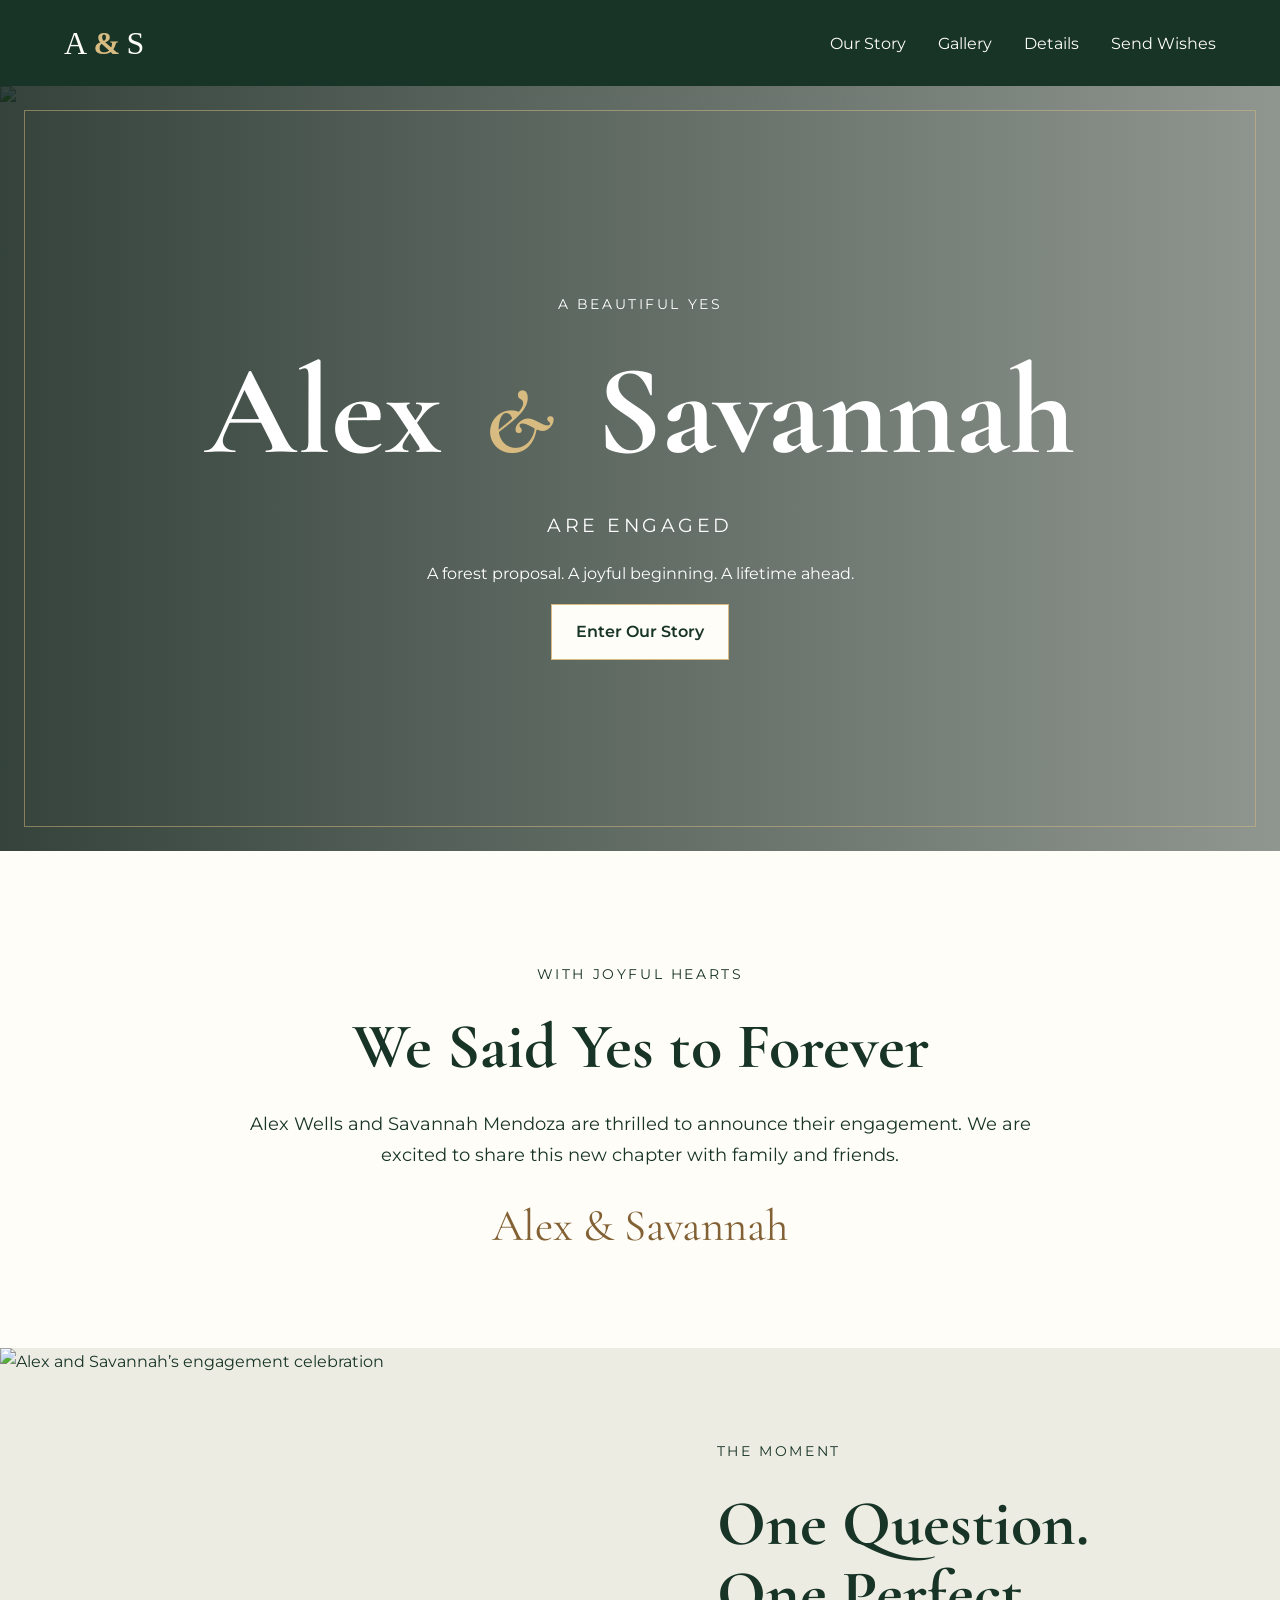
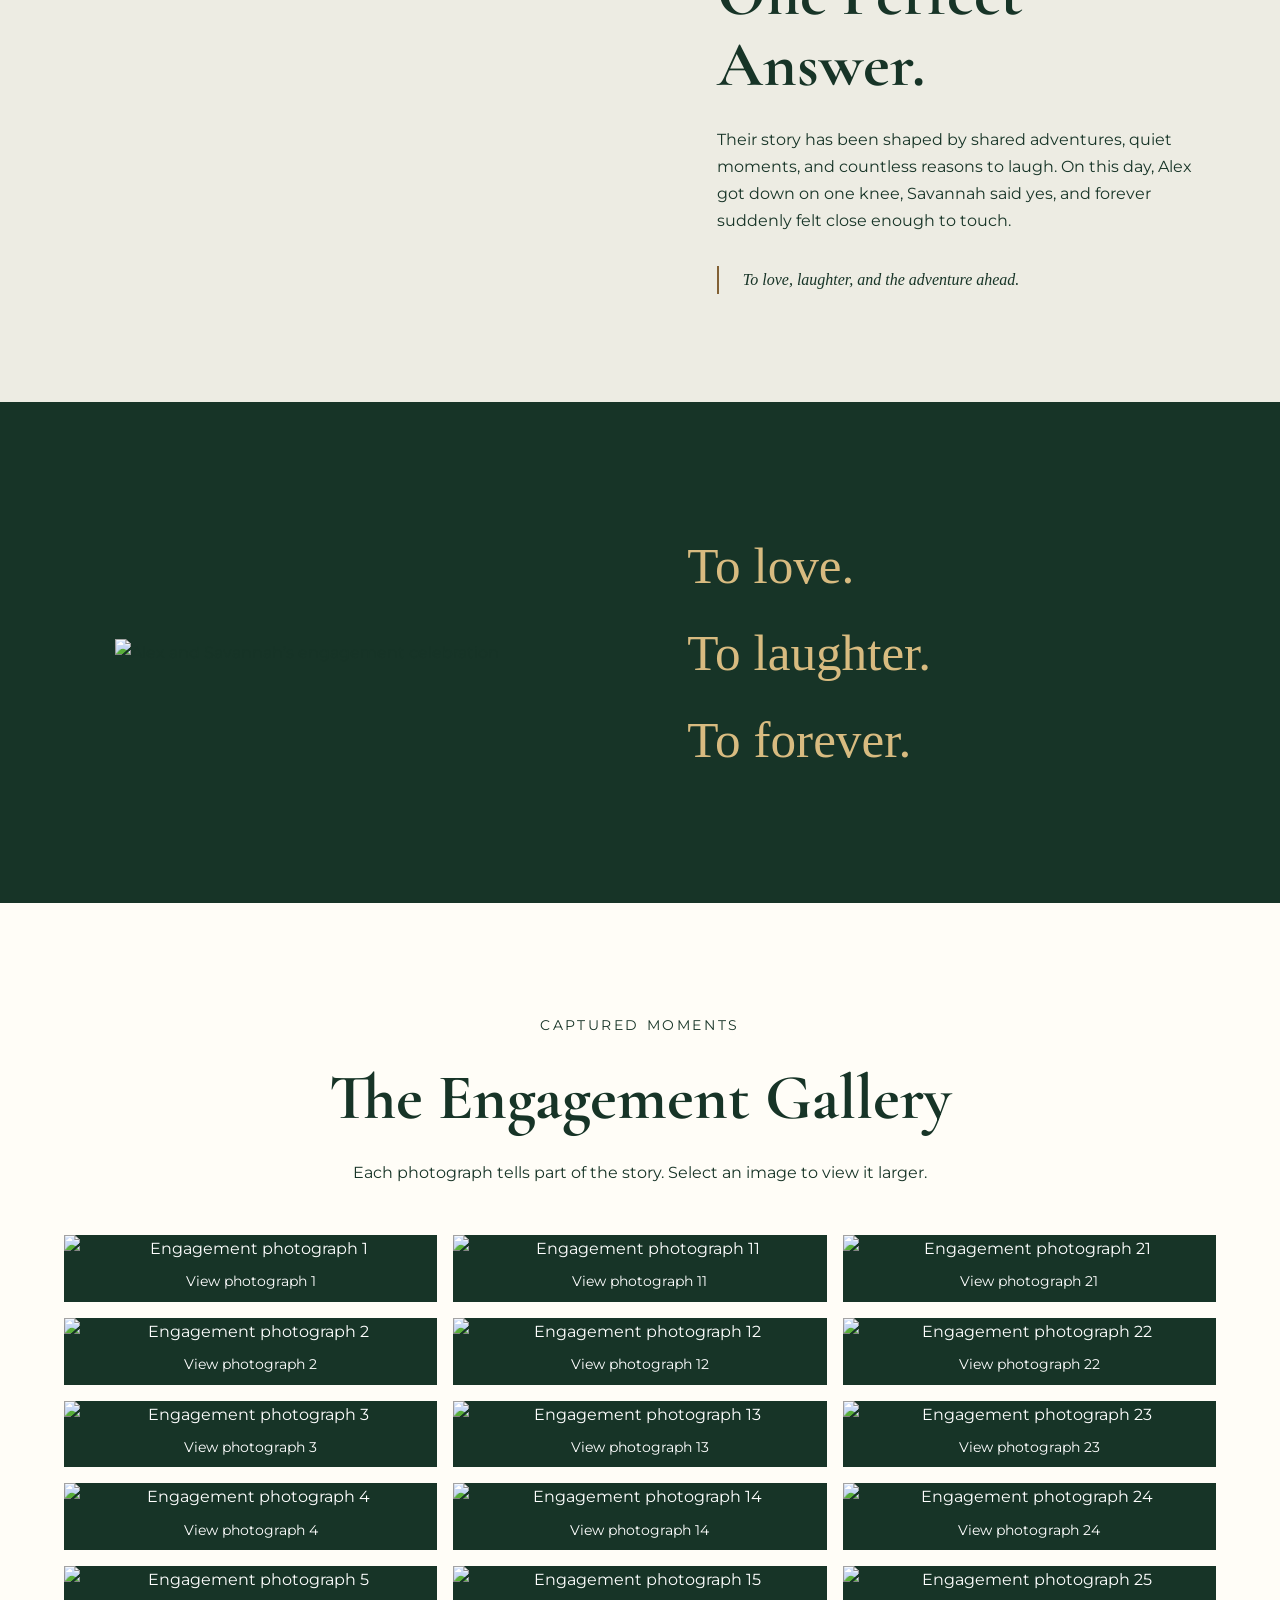
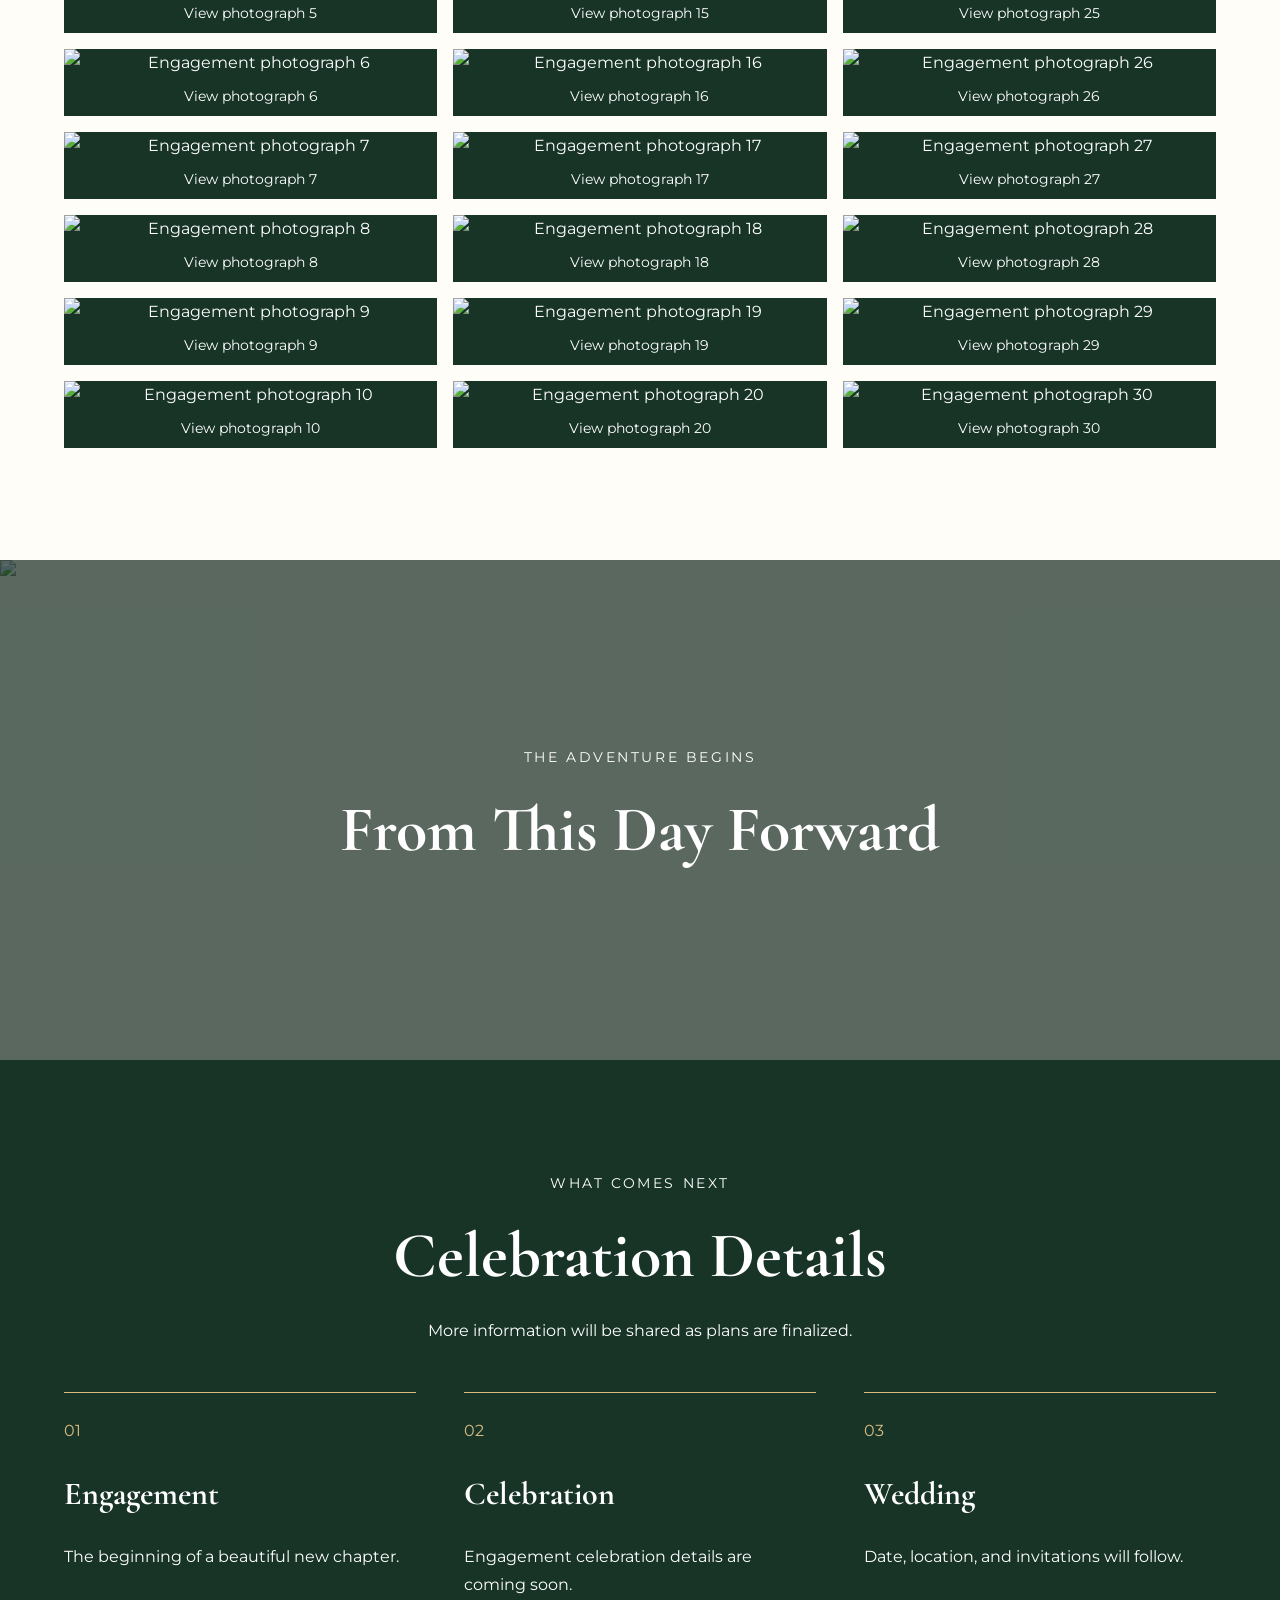
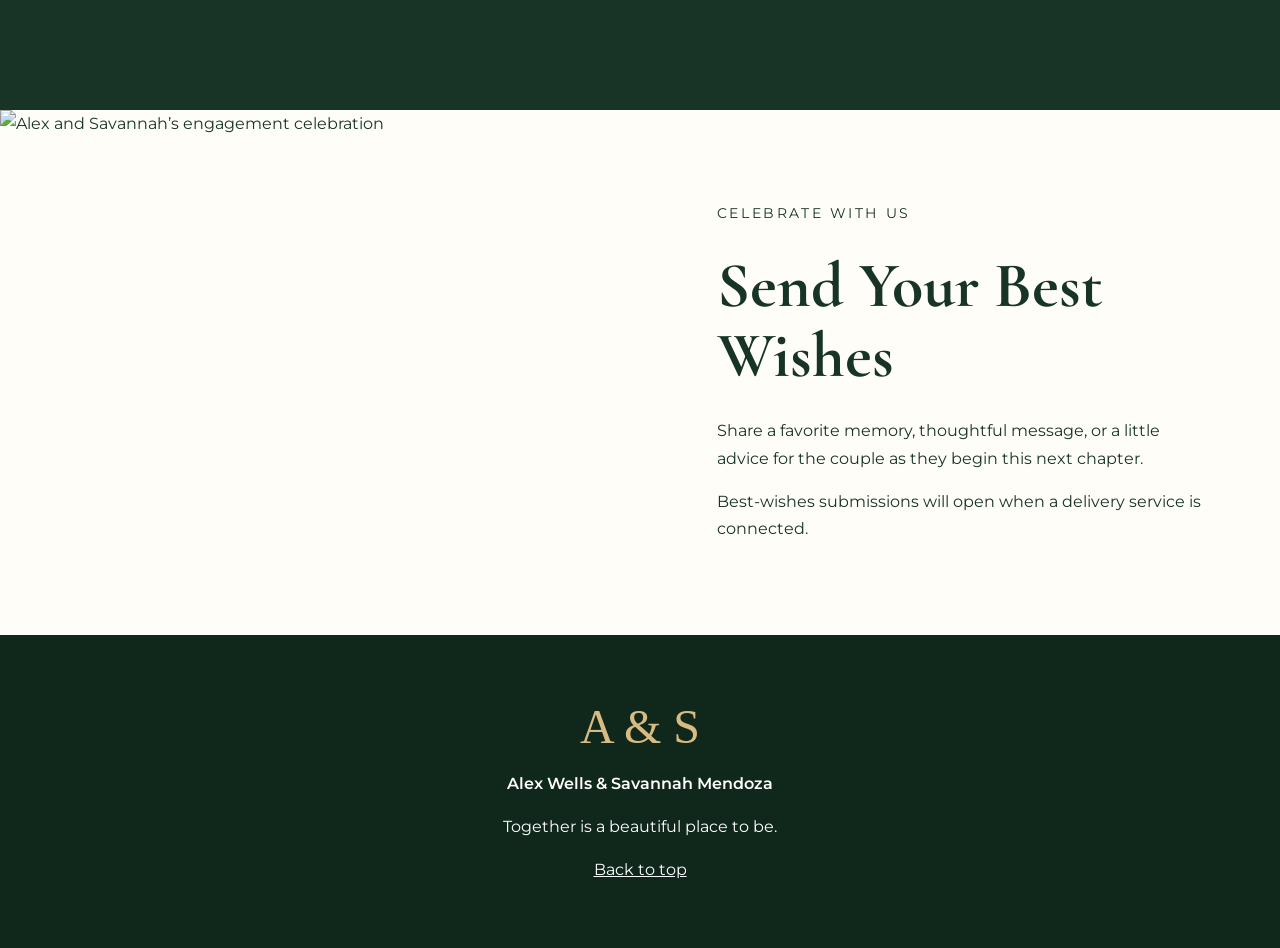
==== commit 05f466b4: "Use the bent-knee proposal photograph as the hero" ====
--- a/index.html
+++ b/index.html
@@ -42,7 +42,7 @@
 
   <main id="main">
     <section id="top" class="hero" aria-labelledby="hero-title">
-      <img class="hero-photo" src="images/IMG_20260731_063123%20%2810%29.jpg" alt="Alex and Savannah’s engagement celebration">
+      <img class="hero-photo" src="images/IMG_20260731_063123%20%281%29.jpg" alt="Alex on one knee proposing to Savannah on a forest deck">
       <div class="hero-overlay" aria-hidden="true"></div>
       <div class="hero-frame" aria-hidden="true"></div>
 
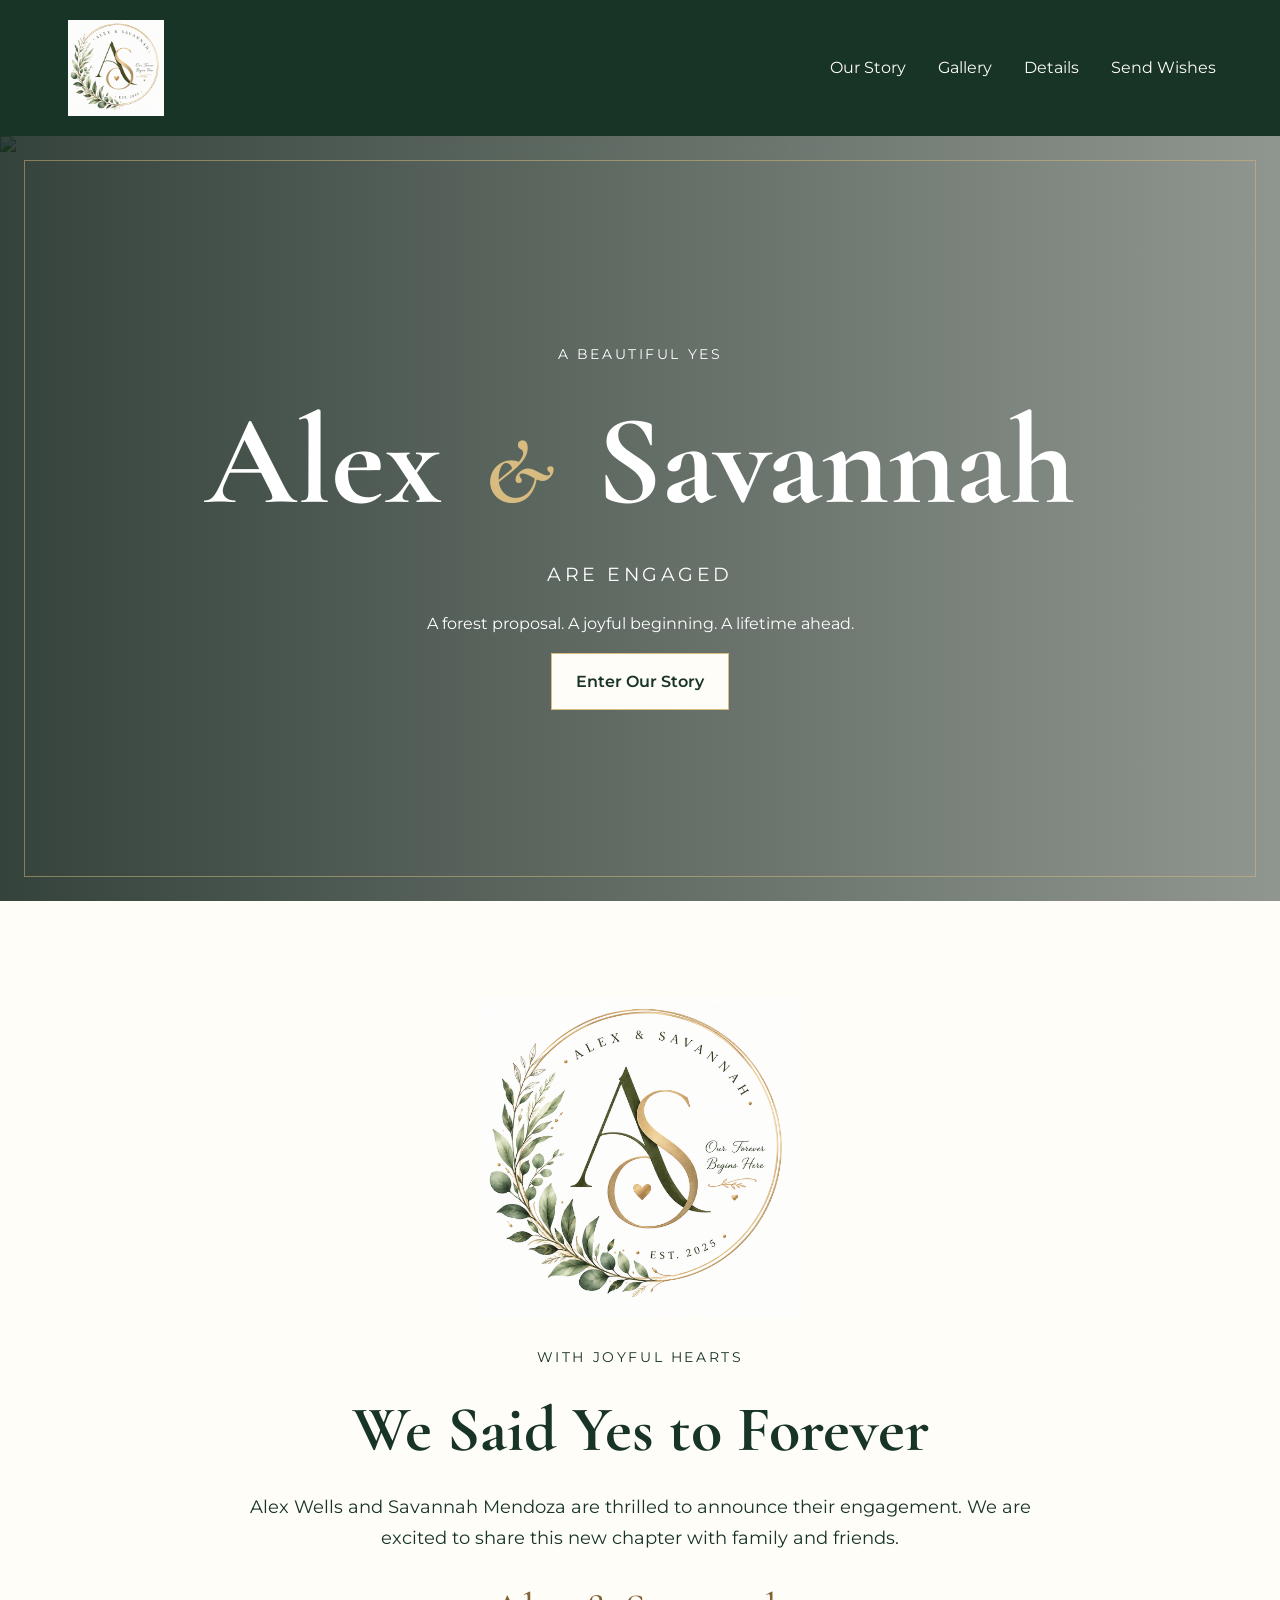
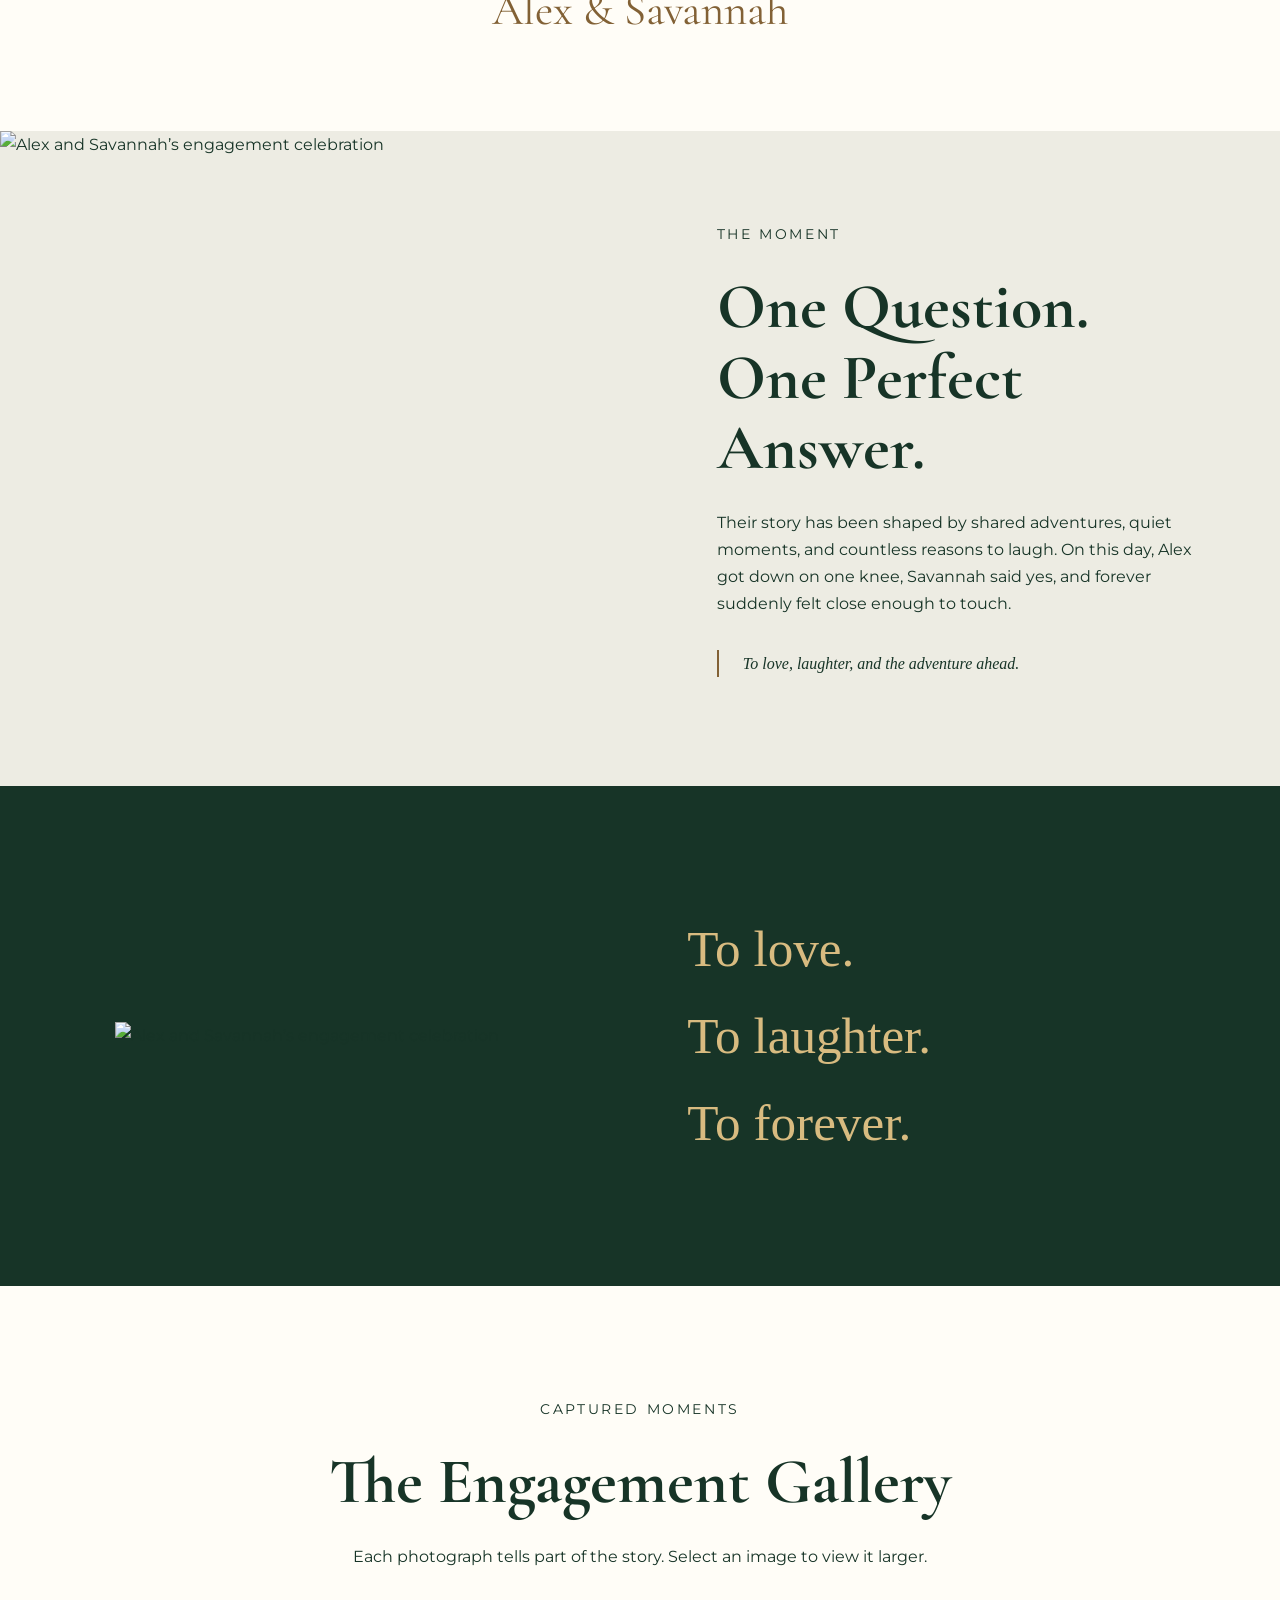
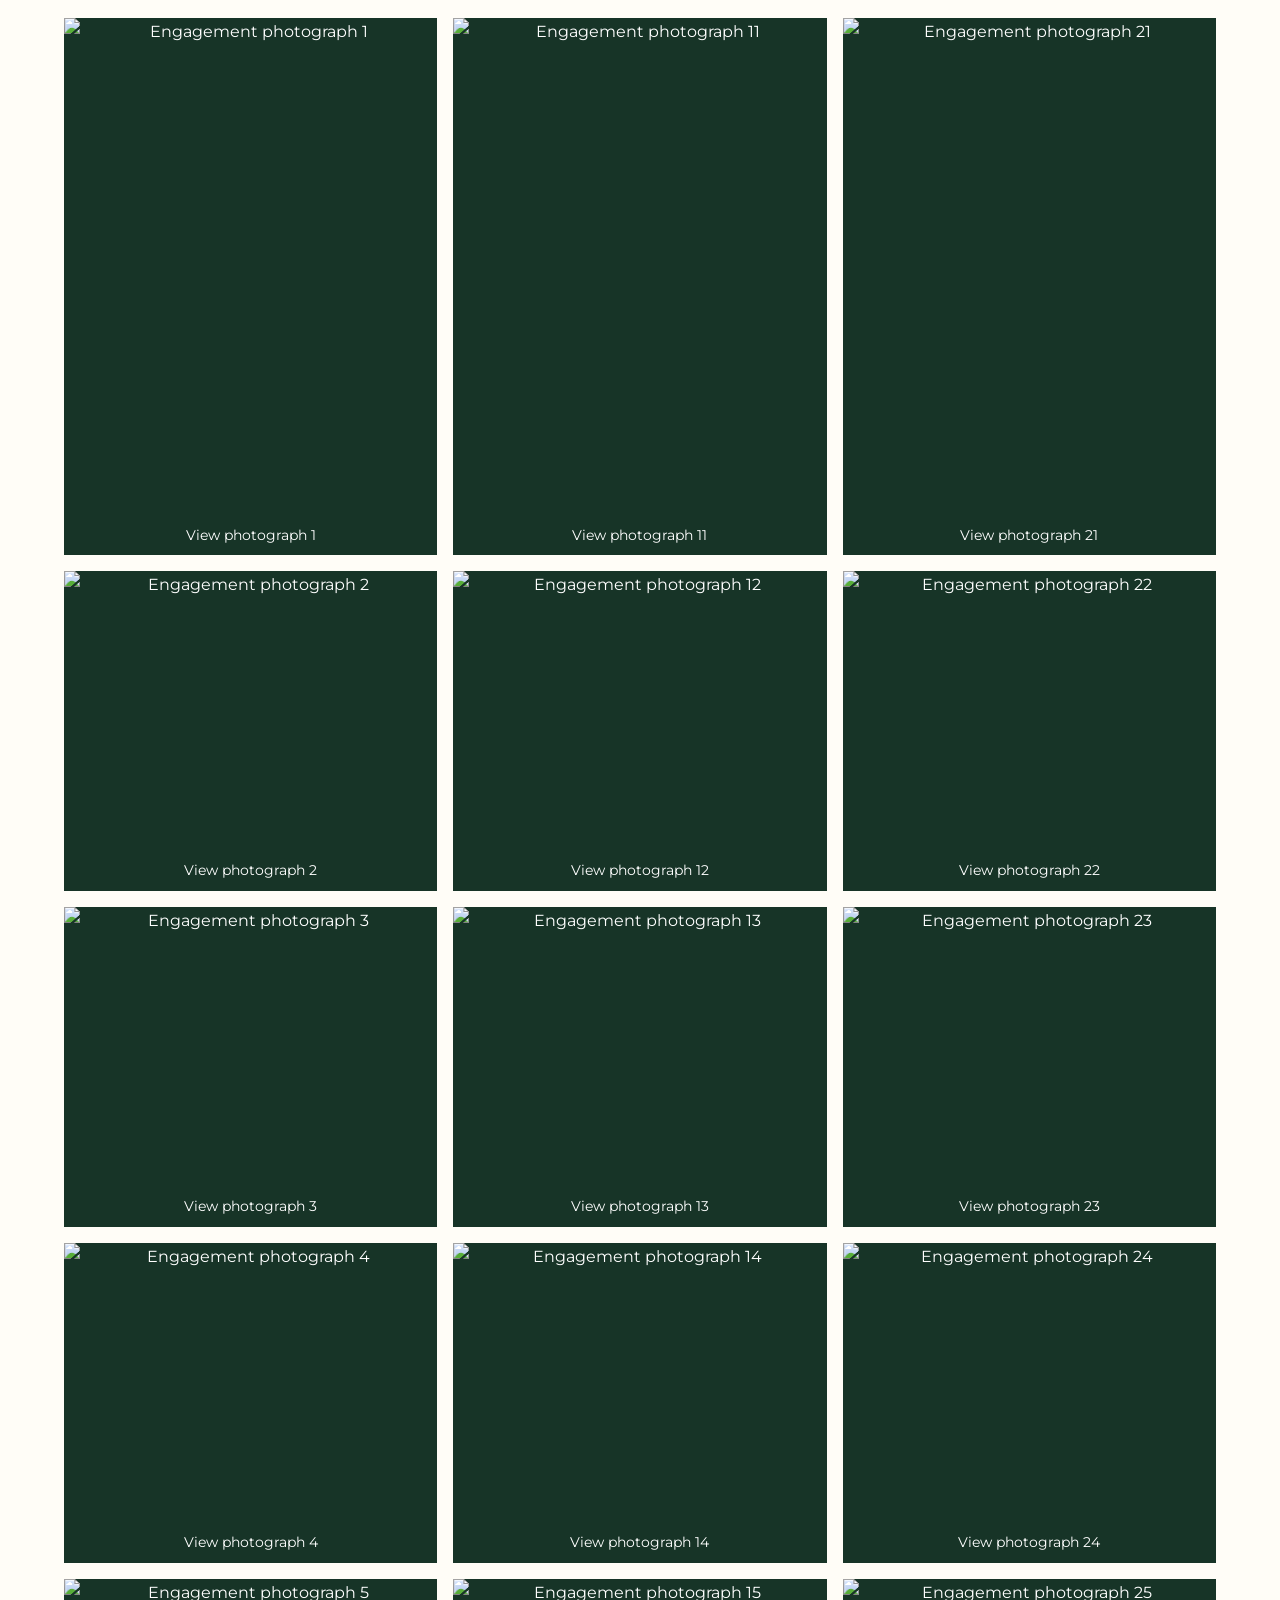
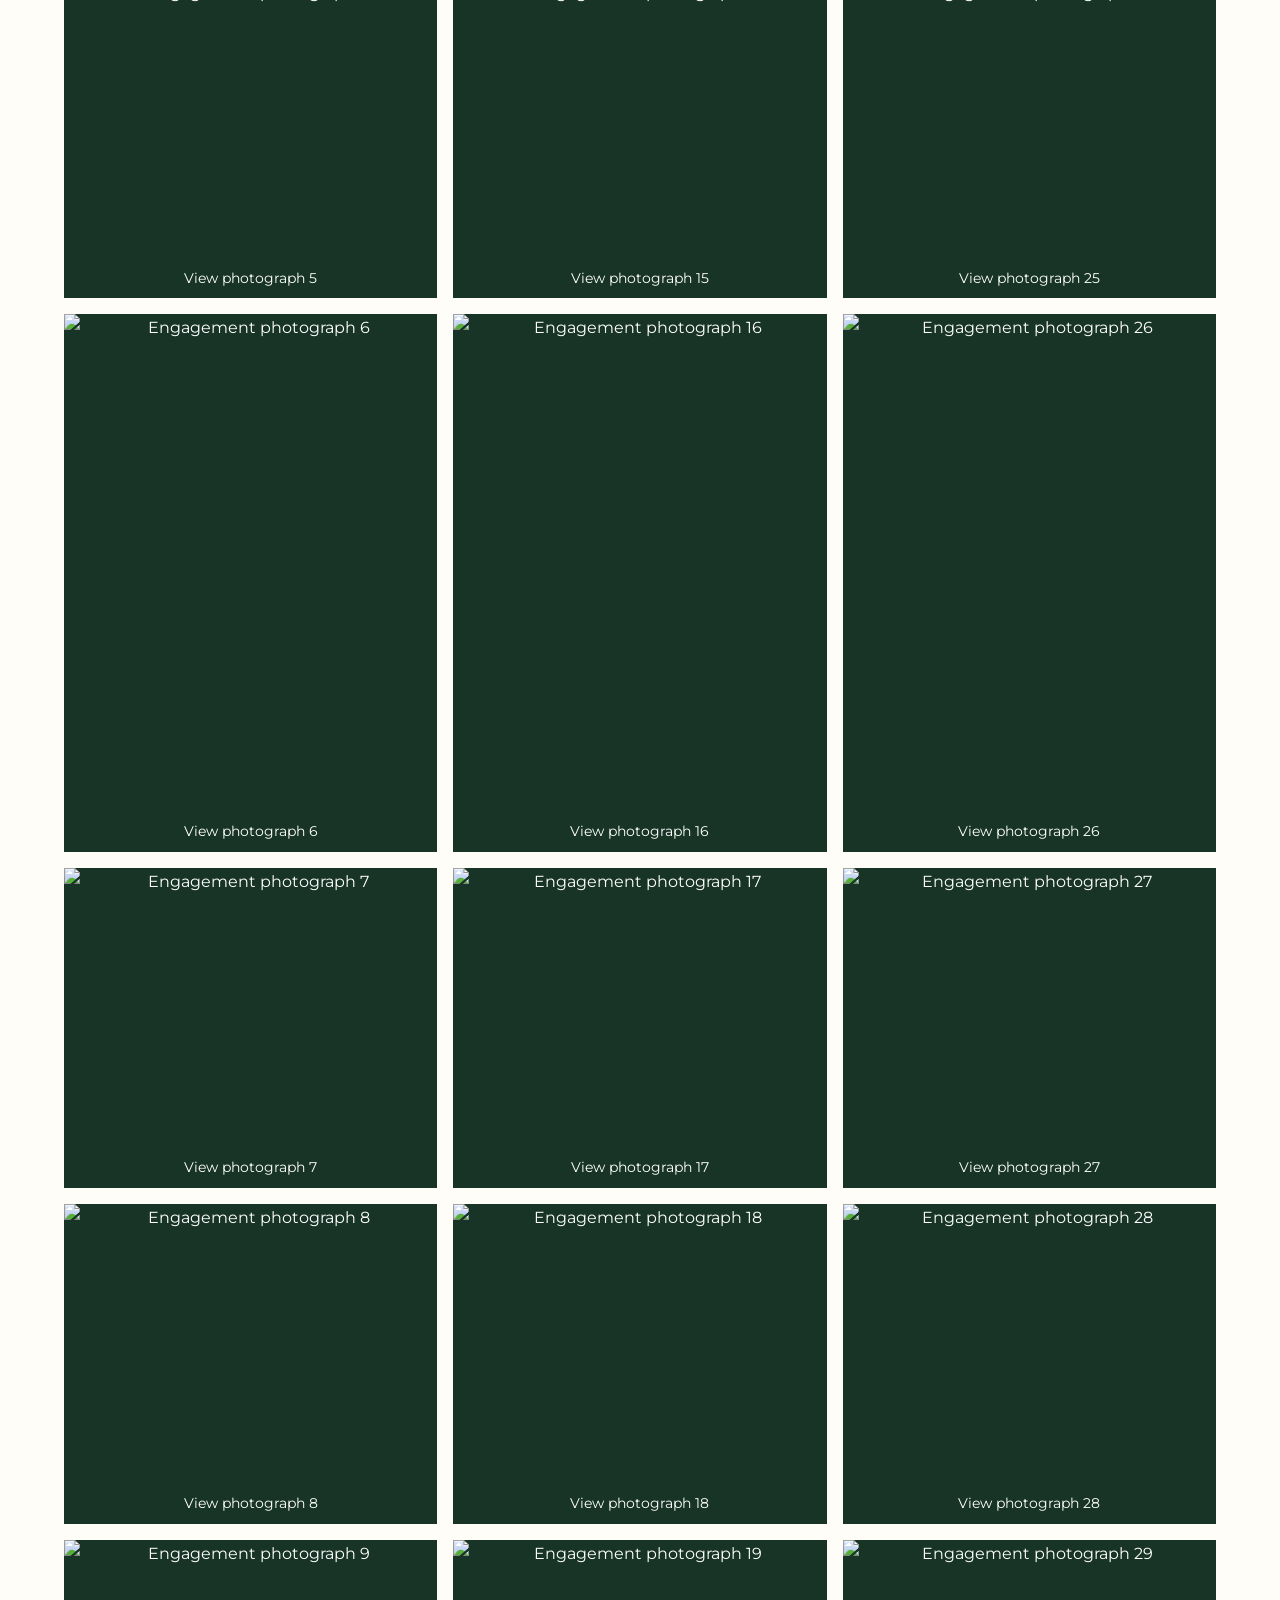
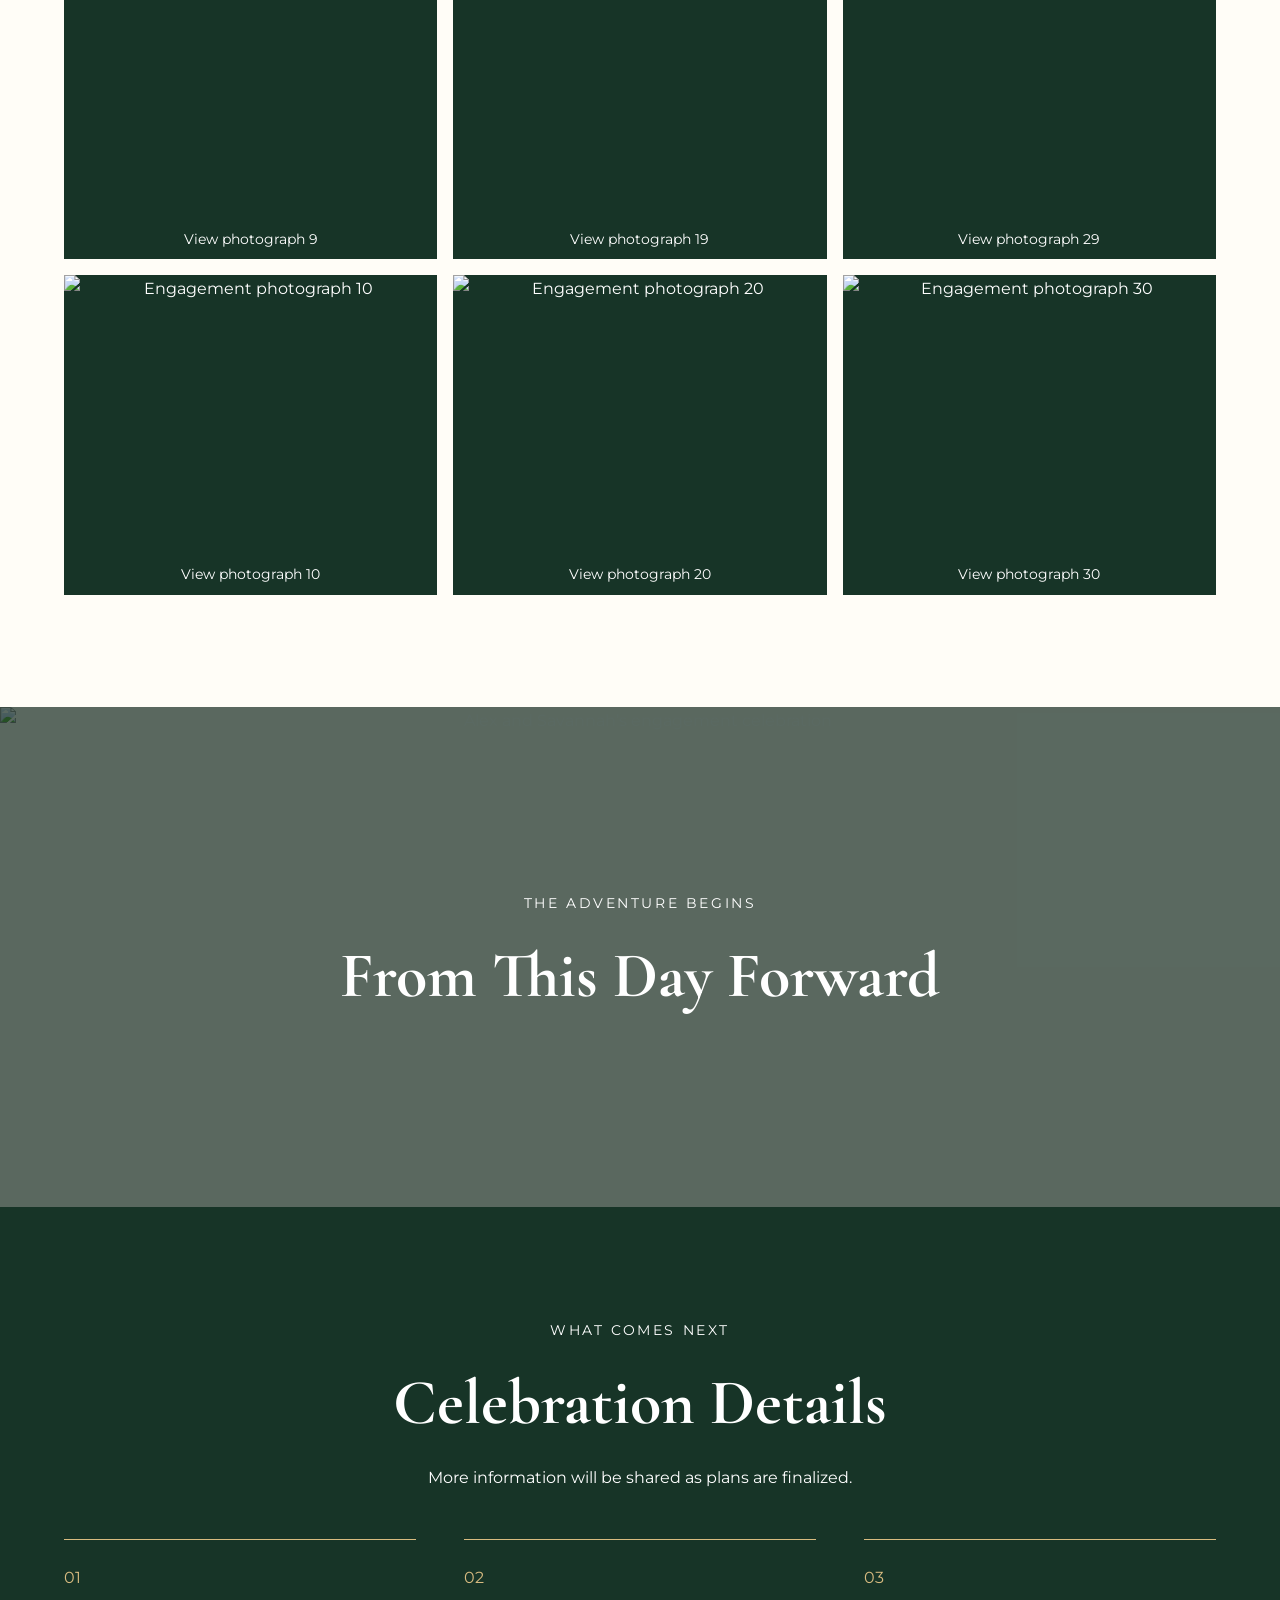
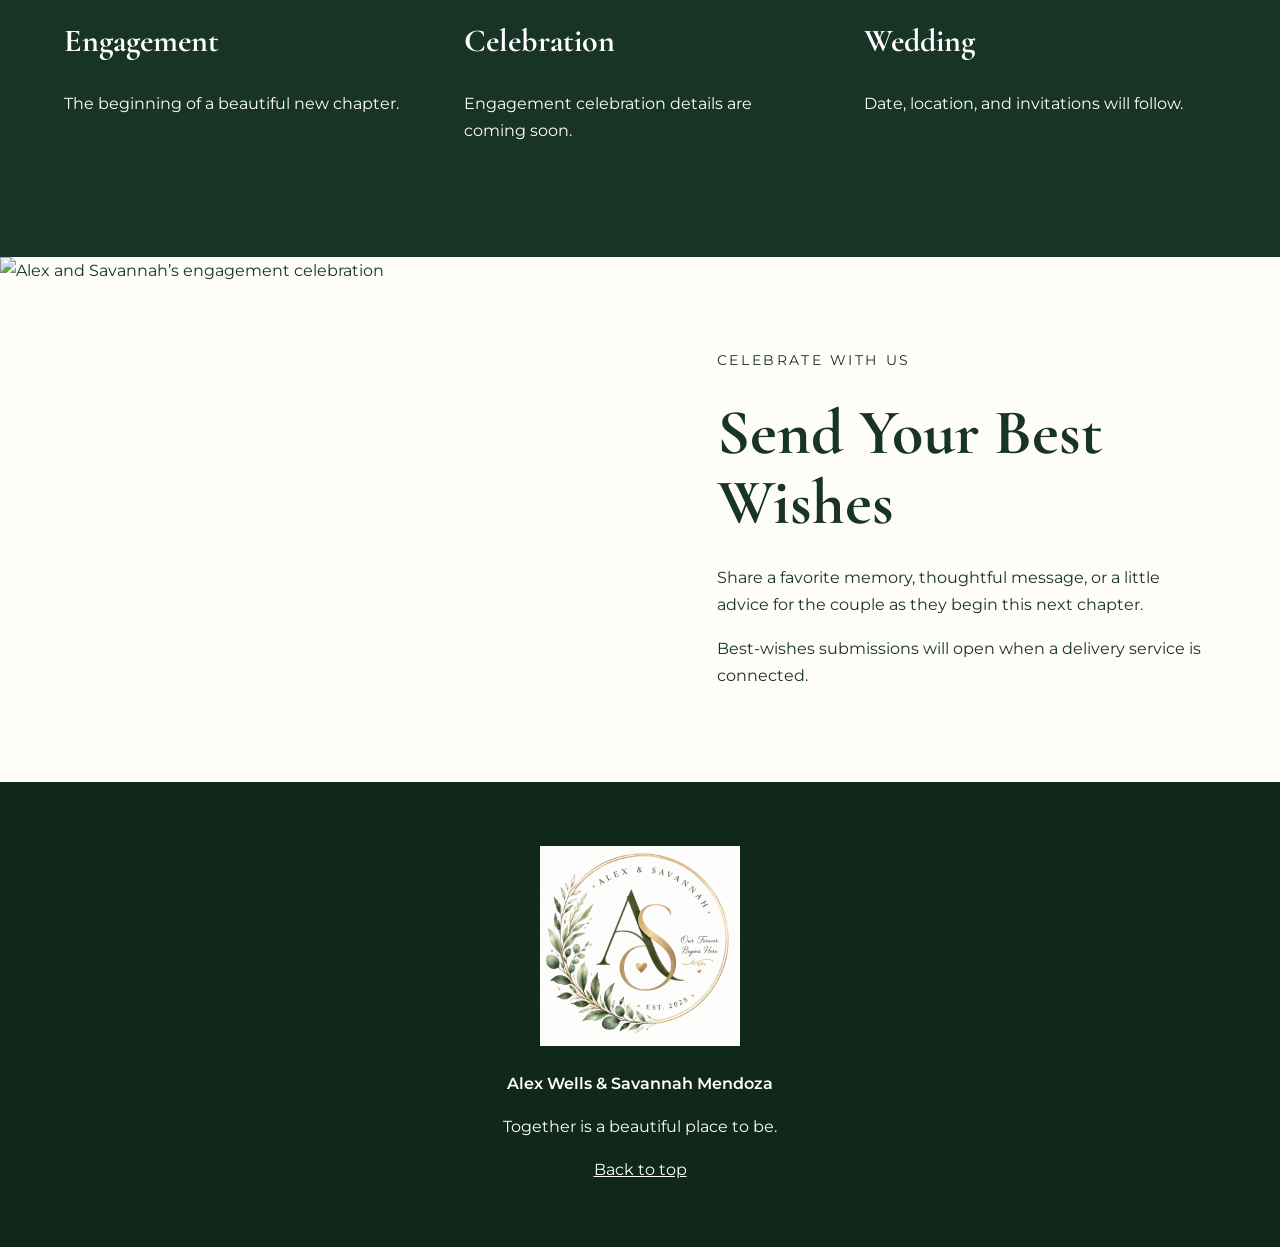
==== commit ccbafd00: "Replace text logo with image logo in index.html" ====
--- a/index.html
+++ b/index.html
@@ -18,13 +18,21 @@
   <link href="https://fonts.googleapis.com/css2?family=Cormorant+Garamond:ital,wght@0,500;0,600;0,700;1,600&family=Montserrat:wght@400;500;600;700&display=swap" rel="stylesheet">
   <link rel="stylesheet" href="assets/styles.css">
   <script src="assets/script.js" defer></script>
+<style>
+.couple-logo{display:block;height:auto;object-fit:contain;max-width:100%}
+.site-header .monogram{display:inline-flex;align-items:center;flex-shrink:0;line-height:1;padding:4px}
+.site-header .header-logo{width:clamp(64px,8vw,96px);max-height:96px;object-fit:contain}
+.announcement .announcement-logo{width:min(320px,75vw);margin:0 auto 28px}
+footer .footer-logo{width:min(200px,60vw);margin:0 auto 24px}
+@media(max-width:600px){.site-header .header-logo{width:64px}.announcement .announcement-logo{width:min(260px,75vw)}}
+</style>
 </head>
 <body>
   <a class="skip-link" href="#main">Skip to main content</a>
 
   <header class="site-header" data-header>
     <a class="monogram" href="#top" aria-label="Alex and Savannah engagement homepage">
-      <span>A</span><b>&amp;</b><span>S</span>
+      <img class="couple-logo header-logo" src="images/alex-savannah-logo.png" alt="" width="96" height="96">
     </a>
 
     <button class="nav-toggle" type="button" aria-expanded="false" aria-controls="main-nav" data-nav-toggle>
@@ -67,6 +75,7 @@
       <div class="botanical botanical-left" aria-hidden="true"></div>
       <div class="botanical botanical-right" aria-hidden="true"></div>
       <div class="content narrow">
+        <img class="couple-logo announcement-logo" src="images/alex-savannah-logo.png" alt="Alex and Savannah — Our Forever Begins Here" width="320" height="320" loading="lazy" decoding="async">
         <p class="eyebrow">With joyful hearts</p>
         <h2>We Said Yes to Forever</h2>
         <p class="lead">
@@ -218,7 +227,7 @@
   </main>
 
   <footer>
-    <div class="footer-seal" aria-hidden="true">A <span>&amp;</span> S</div>
+    <img class="couple-logo footer-logo" src="images/alex-savannah-logo.png" alt="Alex and Savannah" width="200" height="200" loading="lazy" decoding="async">
     <p class="footer-names">Alex Wells &amp; Savannah Mendoza</p>
     <p>Together is a beautiful place to be.</p>
     <a href="#top">Back to top</a>
--- a/assets/styles.css
+++ b/assets/styles.css
@@ -1 +1,2 @@
-*{box-sizing:border-box}html{scroll-behavior:auto}body{margin:0;background:#fffdf7;color:#173427;font-family:Montserrat,Arial,sans-serif;font-size:1rem;line-height:1.7}h1,h2,h3,.signature{font-family:"Cormorant Garamond",Georgia,serif;line-height:1.1}h2{font-size:clamp(2.3rem,5vw,4rem);margin:.4em 0}a{color:inherit}button,input,textarea{font:inherit}button,a{touch-action:manipulation}a:focus-visible,button:focus-visible{outline:3px solid #c29c55;outline-offset:5px}.skip-link{position:fixed;top:-100px;z-index:10;background:white;padding:1rem}.skip-link:focus{top:0}.sr-only{position:absolute;width:1px;height:1px;overflow:hidden;clip-path:inset(50%)}.site-header{display:flex;align-items:center;justify-content:space-between;padding:1rem 5%;background:#173427;color:#fffdf7}.monogram{text-decoration:none;font-family:Georgia,serif;font-size:2rem}.monogram b{color:#d8bb80;padding:0 .4rem}.main-nav{display:flex;gap:2rem}.main-nav a{text-decoration:none}.nav-toggle{display:none}.hero{position:relative;min-height:85svh;display:grid;place-items:center;overflow:hidden;color:white;text-align:center}.hero-photo,.hero-overlay,.hero-frame{position:absolute;inset:0;width:100%;height:100%;object-fit:cover}.hero-photo{object-position:center 40%}.hero-overlay{background:linear-gradient(90deg,rgba(8,26,18,.82),rgba(8,26,18,.45))}.hero-frame{inset:1.5rem;width:calc(100% - 3rem);height:calc(100% - 3rem);border:1px solid #d8bb8080}.hero-copy{position:relative;padding:3rem 1.5rem}.hero h1{font-size:clamp(4rem,10vw,8rem);margin:.2em 0}.hero h1 i{color:#d8bb80;font-size:.7em;padding:0 .15em}.overline,.eyebrow,.engaged{text-transform:uppercase;letter-spacing:.18em;font-size:.9rem}.engaged{font-size:1.2rem}.hero-seal,.botanical,.story-number{display:none}.button{display:inline-block;text-decoration:none;padding:.85rem 1.5rem;border:1px solid #d8bb80;font-weight:600}.button-light{background:#fffdf7;color:#173427}.content{max-width:1200px;margin:auto;padding:0 1.5rem}.narrow{max-width:850px}.announcement,.gallery,.details{padding:6rem 0}.announcement,.section-heading{text-align:center}.lead{font-size:1.15rem}.signature{font-size:2.8rem;margin-top:2rem;color:#826135}.story{display:grid;grid-template-columns:1fr 1fr;background:#edece3}.story-photo img{width:100%;height:100%;max-height:720px;object-fit:cover}.story-copy{padding:clamp(2rem,6vw,6rem);align-self:center}.story blockquote{font-family:Georgia,serif;font-style:italic;margin:2rem 0;border-left:2px solid #826135;padding-left:1.5rem}.graphic-break{padding:5rem 8%;background:#173427}.graphic-break-card{max-width:1050px;margin:auto;display:grid;grid-template-columns:1fr 1fr;align-items:center}.graphic-break-card img{width:100%;max-height:500px;object-fit:cover}.graphic-break-copy{padding:2rem;color:#d8bb80;font:clamp(2rem,4vw,3.8rem)/1.4 Georgia,serif}.graphic-break-copy p{margin:.3em}.section-heading{max-width:700px;margin:0 auto 3rem}.masonry{columns:3;column-gap:1rem}.photo-card{display:block;position:relative;width:100%;padding:0;margin:0 0 1rem;border:0;break-inside:avoid;cursor:pointer;background:#173427;color:white}.photo-card img{width:100%;height:auto;display:block}.photo-card span{display:block;padding:.5rem;font-size:.875rem}.full-bleed{position:relative;min-height:500px;display:grid;place-items:center;color:white;text-align:center}.full-bleed>img,.full-bleed-overlay{position:absolute;inset:0;width:100%;height:100%;object-fit:cover}.full-bleed-overlay{background:#10271cb0}.full-bleed-copy{position:relative;padding:2rem}.details{background:#173427;color:white}.details-grid{display:grid;grid-template-columns:repeat(3,1fr);gap:3rem}.details-grid article{border-top:1px solid #d8bb80;padding-top:1.5rem}.details-grid span{color:#d8bb80}.details-grid h3{font-size:2rem}.wishes{display:grid;grid-template-columns:1fr 1fr}.wishes-image img{width:100%;height:100%;object-fit:cover;max-height:650px}.wishes-panel{padding:clamp(2rem,6vw,5rem);align-self:center}footer{text-align:center;padding:4rem 1.5rem;background:#10271c;color:white}.footer-seal{font:3rem Georgia,serif;color:#d8bb80}.footer-names{font-weight:600}.lightbox{padding:3rem 1rem 1rem;border:0;background:#10271c;color:white;max-width:95vw;max-height:95svh}.lightbox::backdrop{background:#000d}.lightbox img{display:block;max-width:85vw;max-height:80svh;object-fit:contain}.lightbox-close{position:absolute;right:.5rem;top:.2rem;background:none;border:0;color:white;font-size:2rem;cursor:pointer}@media(max-width:750px){.site-header{flex-wrap:wrap}.main-nav{gap:1rem;flex-wrap:wrap;font-size:.9rem}.hero h1 span{display:block}.hero h1{font-size:4.5rem}.hero{min-height:780px;min-height:90svh}.story,.wishes,.graphic-break-card{grid-template-columns:1fr}.story-photo img,.wishes-image img{max-height:500px}.masonry{columns:2}.details-grid{grid-template-columns:1fr;gap:1rem}.announcement,.gallery,.details{padding:4rem 0}.graphic-break{padding:3rem 1.5rem}}@media(max-width:420px){.main-nav{gap:.75rem}.masonry{columns:1}}@media(prefers-reduced-motion:reduce){*{animation:none!important;transition:none!important}}@media print{.site-header,.lightbox,.button,.graphic-break,.full-bleed{display:none}.hero{min-height:0;color:#173427}.hero-photo,.hero-overlay,.hero-frame{display:none}.hero-copy{padding:1rem}.story,.wishes{display:block}.masonry{columns:3}.details,footer{background:white;color:#173427}section{break-inside:avoid}}+*{box-sizing:border-box}html{scroll-behavior:auto}body{margin:0;background:#fffdf7;color:#173427;font-family:Montserrat,Arial,sans-serif;font-size:1rem;line-height:1.7}h1,h2,h3,.signature{font-family:"Cormorant Garamond",Georgia,serif;line-height:1.1}h2{font-size:clamp(2.3rem,5vw,4rem);margin:.4em 0}a{color:inherit}button,input,textarea{font:inherit}button,a{touch-action:manipulation}a:focus-visible,button:focus-visible{outline:3px solid #c29c55;outline-offset:5px}.skip-link{position:fixed;top:-100px;z-index:10;background:white;padding:1rem}.skip-link:focus{top:0}.sr-only{position:absolute;width:1px;height:1px;overflow:hidden;clip-path:inset(50%)}.site-header{display:flex;align-items:center;justify-content:space-between;padding:1rem 5%;background:#173427;color:#fffdf7}.monogram{text-decoration:none;font-family:Georgia,serif;font-size:2rem}.monogram b{color:#d8bb80;padding:0 .4rem}.main-nav{display:flex;gap:2rem}.main-nav a{text-decoration:none}.nav-toggle{display:none}.hero{position:relative;min-height:85svh;display:grid;place-items:center;overflow:hidden;color:white;text-align:center}.hero-photo,.hero-overlay,.hero-frame{position:absolute;inset:0;width:100%;height:100%;object-fit:cover}.hero-photo{object-position:center 40%}.hero-overlay{background:linear-gradient(90deg,rgba(8,26,18,.82),rgba(8,26,18,.45))}.hero-frame{inset:1.5rem;width:calc(100% - 3rem);height:calc(100% - 3rem);border:1px solid #d8bb8080}.hero-copy{position:relative;padding:3rem 1.5rem}.hero h1{font-size:clamp(4rem,10vw,8rem);margin:.2em 0}.hero h1 i{color:#d8bb80;font-size:.7em;padding:0 .15em}.overline,.eyebrow,.engaged{text-transform:uppercase;letter-spacing:.18em;font-size:.9rem}.engaged{font-size:1.2rem}.hero-seal,.botanical,.story-number{display:none}.button{display:inline-block;text-decoration:none;padding:.85rem 1.5rem;border:1px solid #d8bb80;font-weight:600}.button-light{background:#fffdf7;color:#173427}.content{max-width:1200px;margin:auto;padding:0 1.5rem}.narrow{max-width:850px}.announcement,.gallery,.details{padding:6rem 0}.announcement,.section-heading{text-align:center}.lead{font-size:1.15rem}.signature{font-size:2.8rem;margin-top:2rem;color:#826135}.story{display:grid;grid-template-columns:1fr 1fr;background:#edece3}.story-photo img{width:100%;height:100%;max-height:720px;object-fit:cover}.story-copy{padding:clamp(2rem,6vw,6rem);align-self:center}.story blockquote{font-family:Georgia,serif;font-style:italic;margin:2rem 0;border-left:2px solid #826135;padding-left:1.5rem}.graphic-break{padding:5rem 8%;background:#173427}.graphic-break-card{max-width:1050px;margin:auto;display:grid;grid-template-columns:1fr 1fr;align-items:center}.graphic-break-card img{width:100%;max-height:500px;object-fit:cover}.graphic-break-copy{padding:2rem;color:#d8bb80;font:clamp(2rem,4vw,3.8rem)/1.4 Georgia,serif}.graphic-break-copy p{margin:.3em}.section-heading{max-width:700px;margin:0 auto 3rem}.masonry{columns:3;column-gap:1rem}.photo-card{display:block;position:relative;width:100%;padding:0;margin:0 0 1rem;border:0;break-inside:avoid;cursor:pointer;background:#173427;color:white}.photo-card img{width:100%;height:auto;display:block}.photo-card span{display:block;padding:.5rem;font-size:.875rem}.full-bleed{position:relative;min-height:500px;display:grid;place-items:center;color:white;text-align:center}.full-bleed>img,.full-bleed-overlay{position:absolute;inset:0;width:100%;height:100%;object-fit:cover}.full-bleed-overlay{background:#10271cb0}.full-bleed-copy{position:relative;padding:2rem}.details{background:#173427;color:white}.details-grid{display:grid;grid-template-columns:repeat(3,1fr);gap:3rem}.details-grid article{border-top:1px solid #d8bb80;padding-top:1.5rem}.details-grid span{color:#d8bb80}.details-grid h3{font-size:2rem}.wishes{display:grid;grid-template-columns:1fr 1fr}.wishes-image img{width:100%;height:100%;object-fit:cover;max-height:650px}.wishes-panel{padding:clamp(2rem,6vw,5rem);align-self:center}footer{text-align:center;padding:4rem 1.5rem;background:#10271c;color:white}.footer-seal{font:3rem Georgia,serif;color:#d8bb80}.footer-names{font-weight:600}.lightbox{padding:3rem 1rem 1rem;border:0;background:#10271c;color:white;max-width:95vw;max-height:95svh}.lightbox::backdrop{background:#000d}.lightbox img{display:block;max-width:85vw;max-height:80svh;object-fit:contain}.lightbox-close{position:absolute;right:.5rem;top:.2rem;background:none;border:0;color:white;font-size:2rem;cursor:pointer}@media(max-width:750px){.site-header{flex-wrap:wrap}.main-nav{gap:1rem;flex-wrap:wrap;font-size:.9rem}.hero h1 span{display:block}.hero h1{font-size:4.5rem}.hero{min-height:780px;min-height:90svh}.story,.wishes,.graphic-break-card{grid-template-columns:1fr}.story-photo img,.wishes-image img{max-height:500px}.masonry{columns:2}.details-grid{grid-template-columns:1fr;gap:1rem}.announcement,.gallery,.details{padding:4rem 0}.graphic-break{padding:3rem 1.5rem}}@media(max-width:420px){.main-nav{gap:.75rem}.masonry{columns:1}}@media(prefers-reduced-motion:reduce){*{animation:none!important;transition:none!important}}@media print{.site-header,.lightbox,.button,.graphic-break,.full-bleed{display:none}.hero{min-height:0;color:#173427}.hero-photo,.hero-overlay,.hero-frame{display:none}.hero-copy{padding:1rem}.story,.wishes{display:block}.masonry{columns:3}.details,footer{background:white;color:#173427}section{break-inside:avoid}}
+.photo-card img{aspect-ratio:4/3;object-fit:cover}.photo-card.tall img{aspect-ratio:3/4}
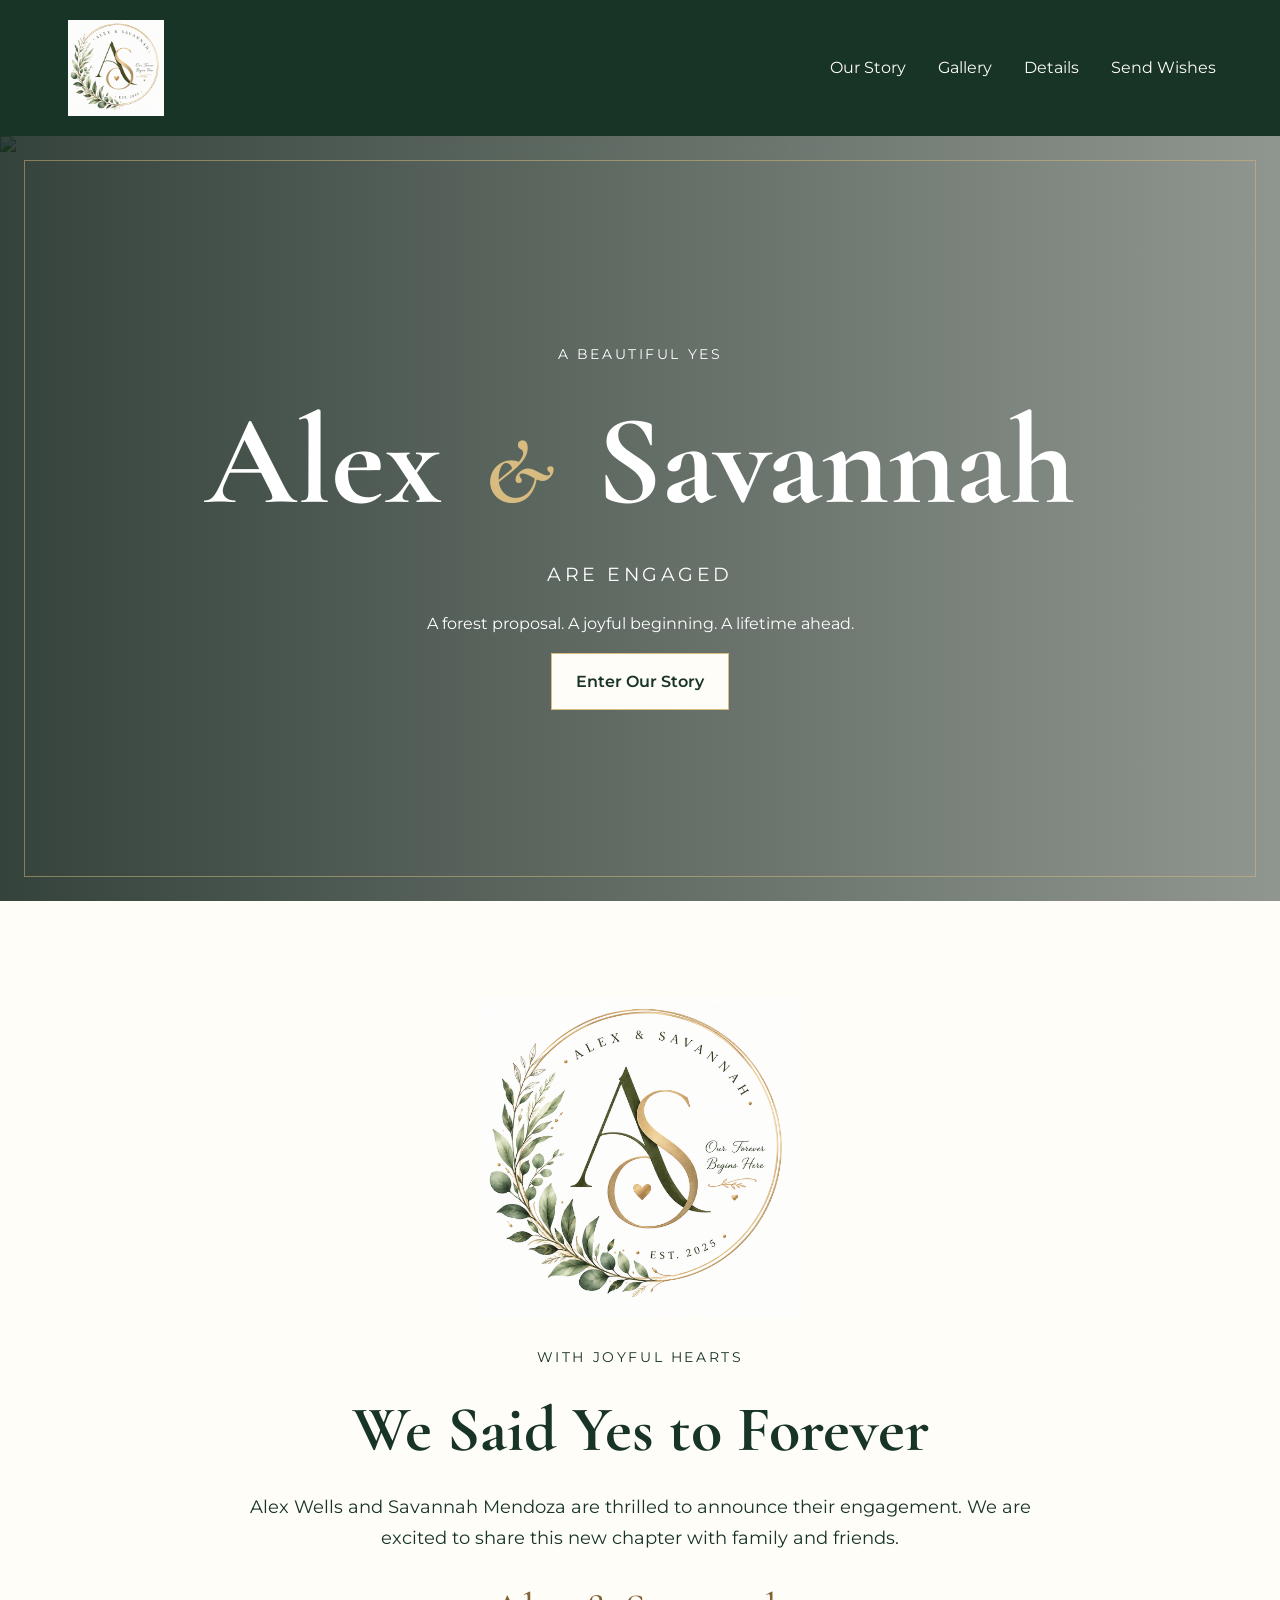
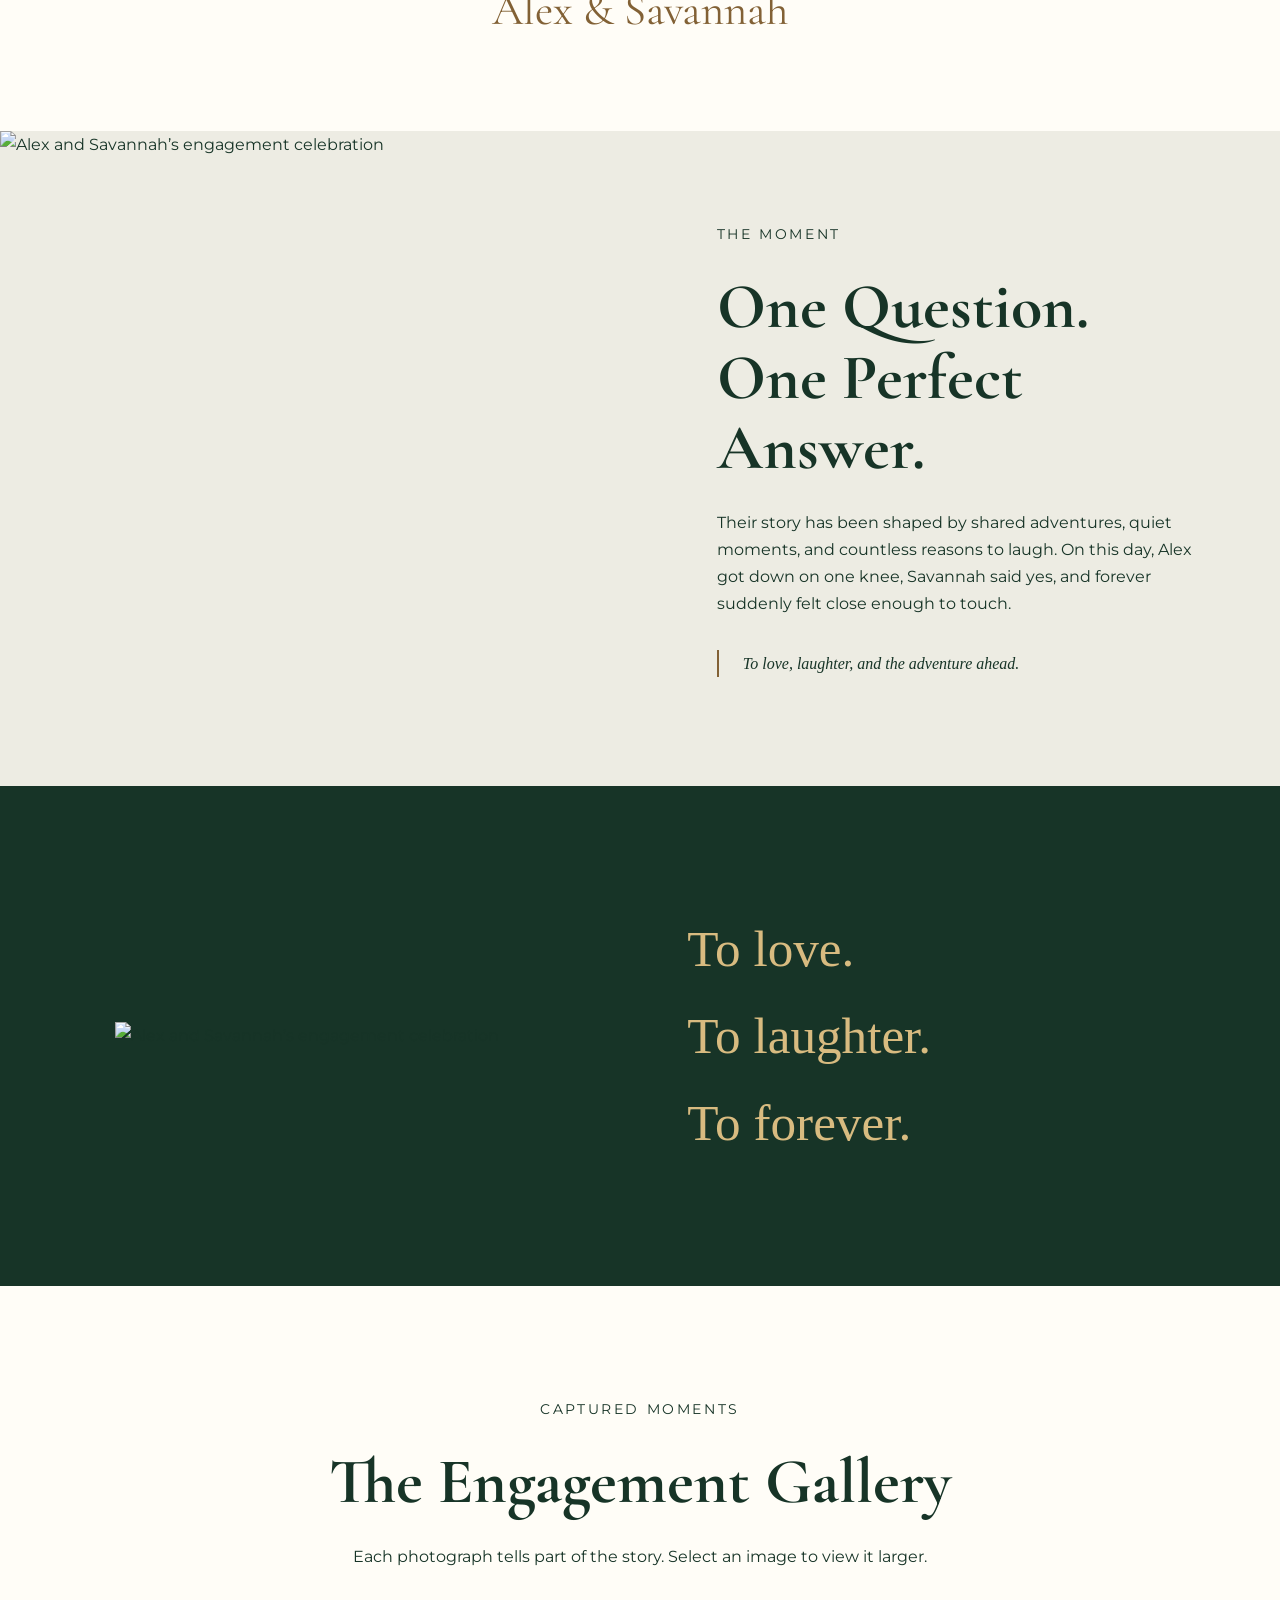
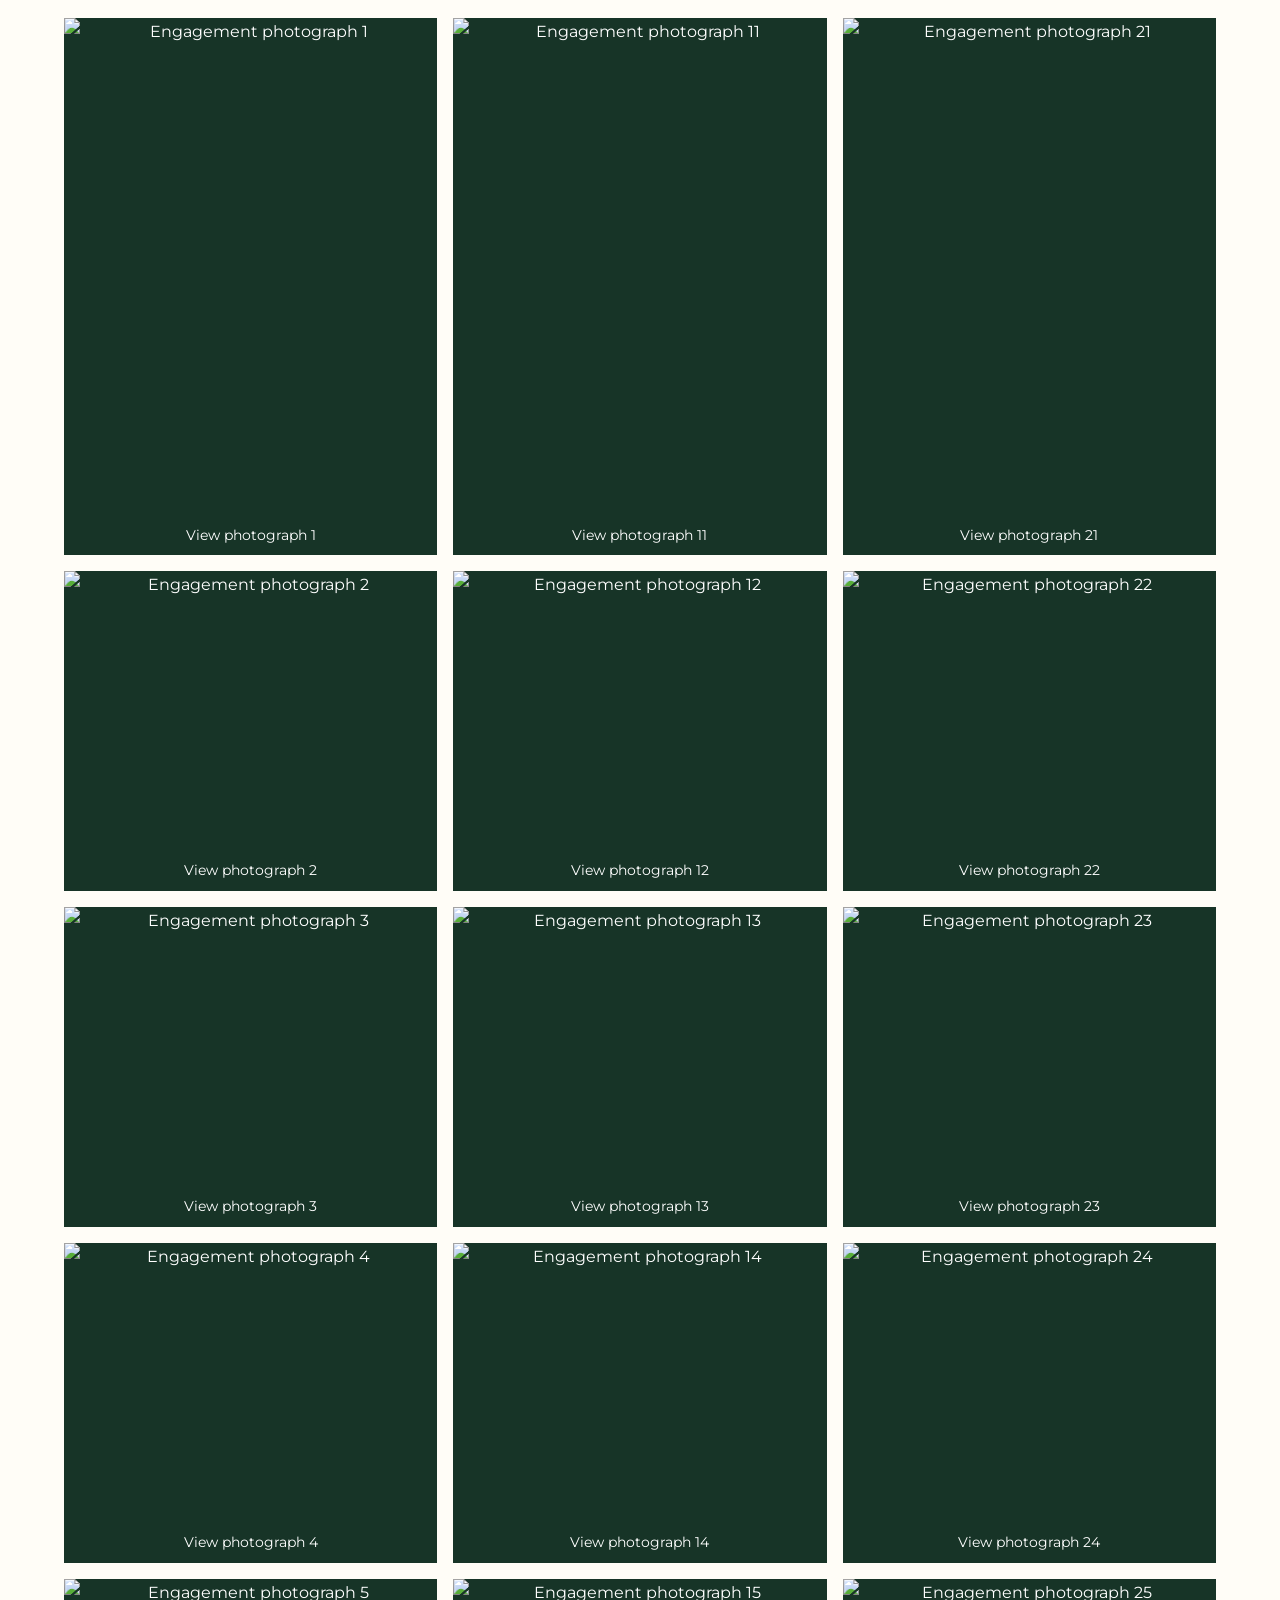
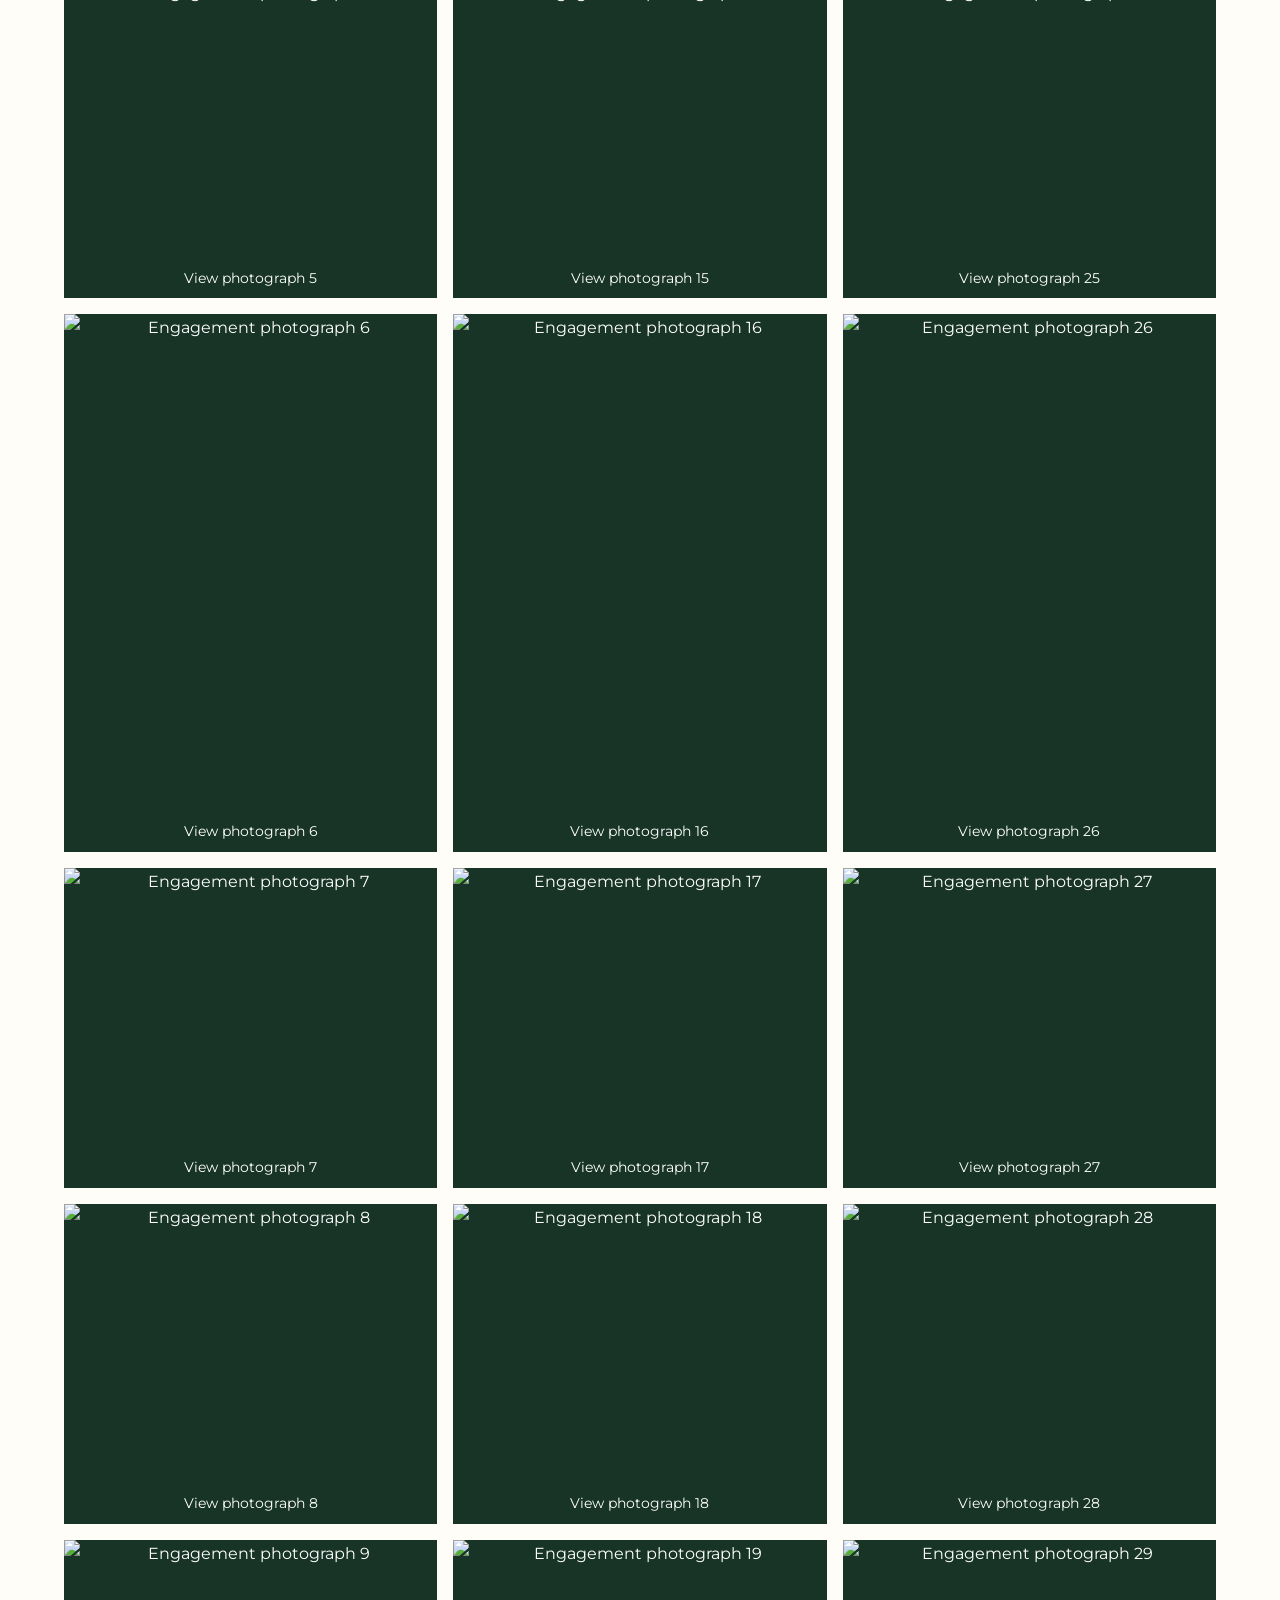
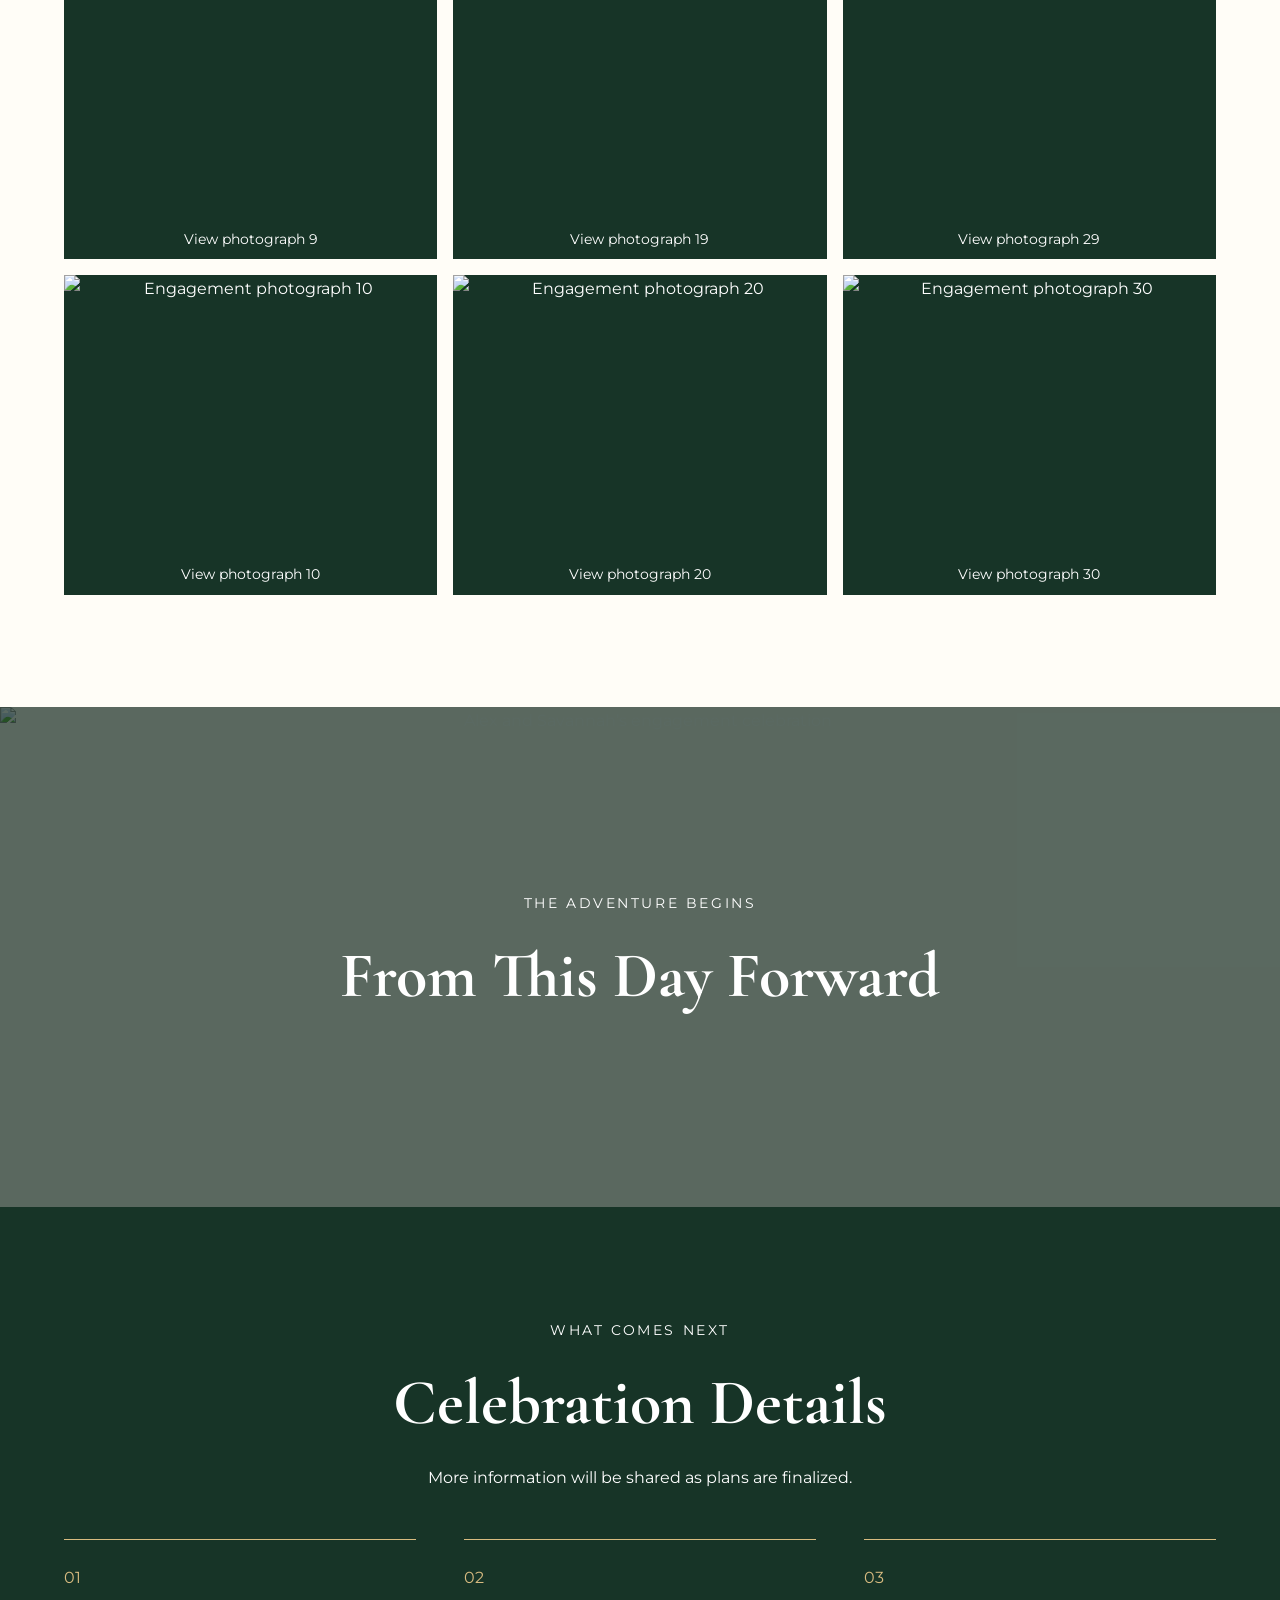
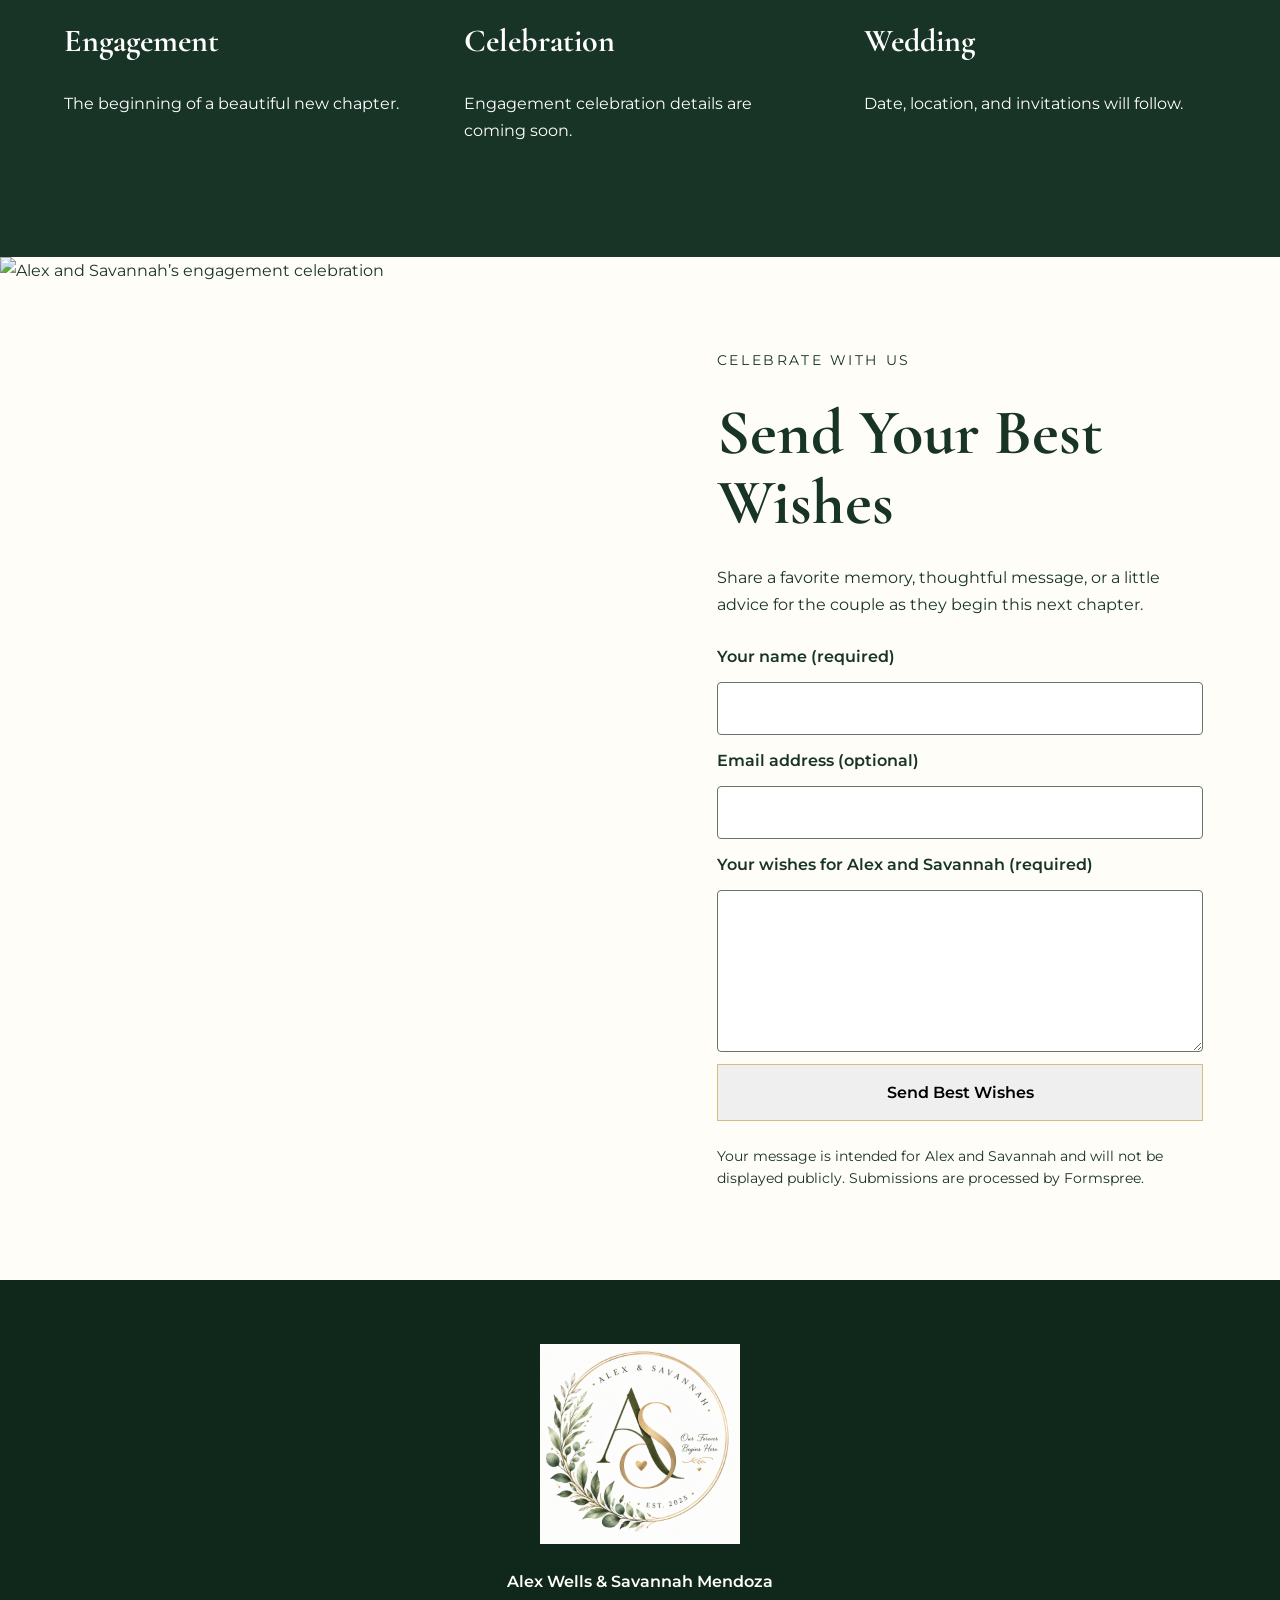
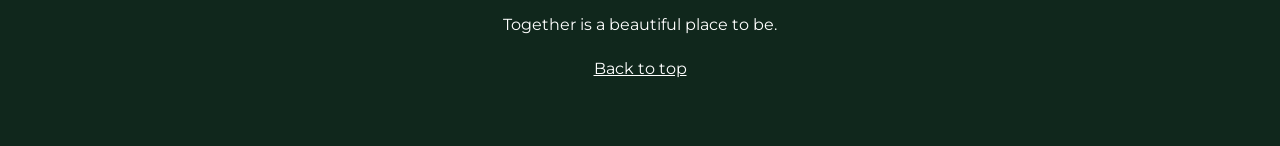
==== commit f4a6c6f8: "Add contact form for best wishes submissions" ====
--- a/index.html
+++ b/index.html
@@ -25,6 +25,13 @@
 .announcement .announcement-logo{width:min(320px,75vw);margin:0 auto 28px}
 footer .footer-logo{width:min(200px,60vw);margin:0 auto 24px}
 @media(max-width:600px){.site-header .header-logo{width:64px}.announcement .announcement-logo{width:min(260px,75vw)}}
+#wishes-contact-form{display:grid;gap:12px;margin-top:24px}
+#wishes-contact-form label{font-weight:600}
+#wishes-contact-form input:not([hidden]),#wishes-contact-form textarea{box-sizing:border-box;width:100%;padding:12px;border:1px solid #65756b;border-radius:4px;background:#fff;color:#173427;font:inherit}
+#wishes-contact-form textarea{resize:vertical}
+#wishes-contact-form :focus-visible{outline:3px solid #173427;outline-offset:3px}
+#wishes-contact-form button{min-height:44px;cursor:pointer}
+#wishes-contact-form .form-note{font-size:.85rem;line-height:1.6}
 </style>
 </head>
 <body>
@@ -208,19 +215,16 @@
           couple as they begin this next chapter.
         </p>
 
-        <p>Best-wishes submissions will open when a delivery service is connected.</p><form id="wishes-form" hidden>
-          <label for="name">Your name</label>
-          <input id="name" name="name" type="text" autocomplete="name" required>
-
-          <label for="email">Email address</label>
-          <input id="email" name="email" type="email" autocomplete="email" required>
-
-          <label for="message">Your message</label>
-          <textarea id="message" name="message" rows="5" required></textarea>
-
+        <form id="wishes-contact-form" action="https://formspree.io/f/mrpbnjeq" method="post" aria-describedby="wishes-privacy">
+          <label for="wishes-name">Your name (required)</label>
+          <input id="wishes-name" name="name" type="text" autocomplete="name" maxlength="100" required>
+          <label for="wishes-email">Email address (optional)</label>
+          <input id="wishes-email" name="email" type="email" autocomplete="email" maxlength="254">
+          <label for="wishes-message">Your wishes for Alex and Savannah (required)</label>
+          <textarea id="wishes-message" name="message" rows="5" maxlength="5000" required></textarea>
+          <input type="text" name="_gotcha" tabindex="-1" autocomplete="off" hidden aria-hidden="true">
           <button class="button button-dark" type="submit">Send Best Wishes</button>
-          <p id="form-status" class="form-status" role="status" aria-live="polite"></p>
-          <p class="form-note">Connect this demonstration form to a form service before publishing.</p>
+          <p id="wishes-privacy" class="form-note">Your message is intended for Alex and Savannah and will not be displayed publicly. Submissions are processed by Formspree.</p>
         </form>
       </div>
     </section>
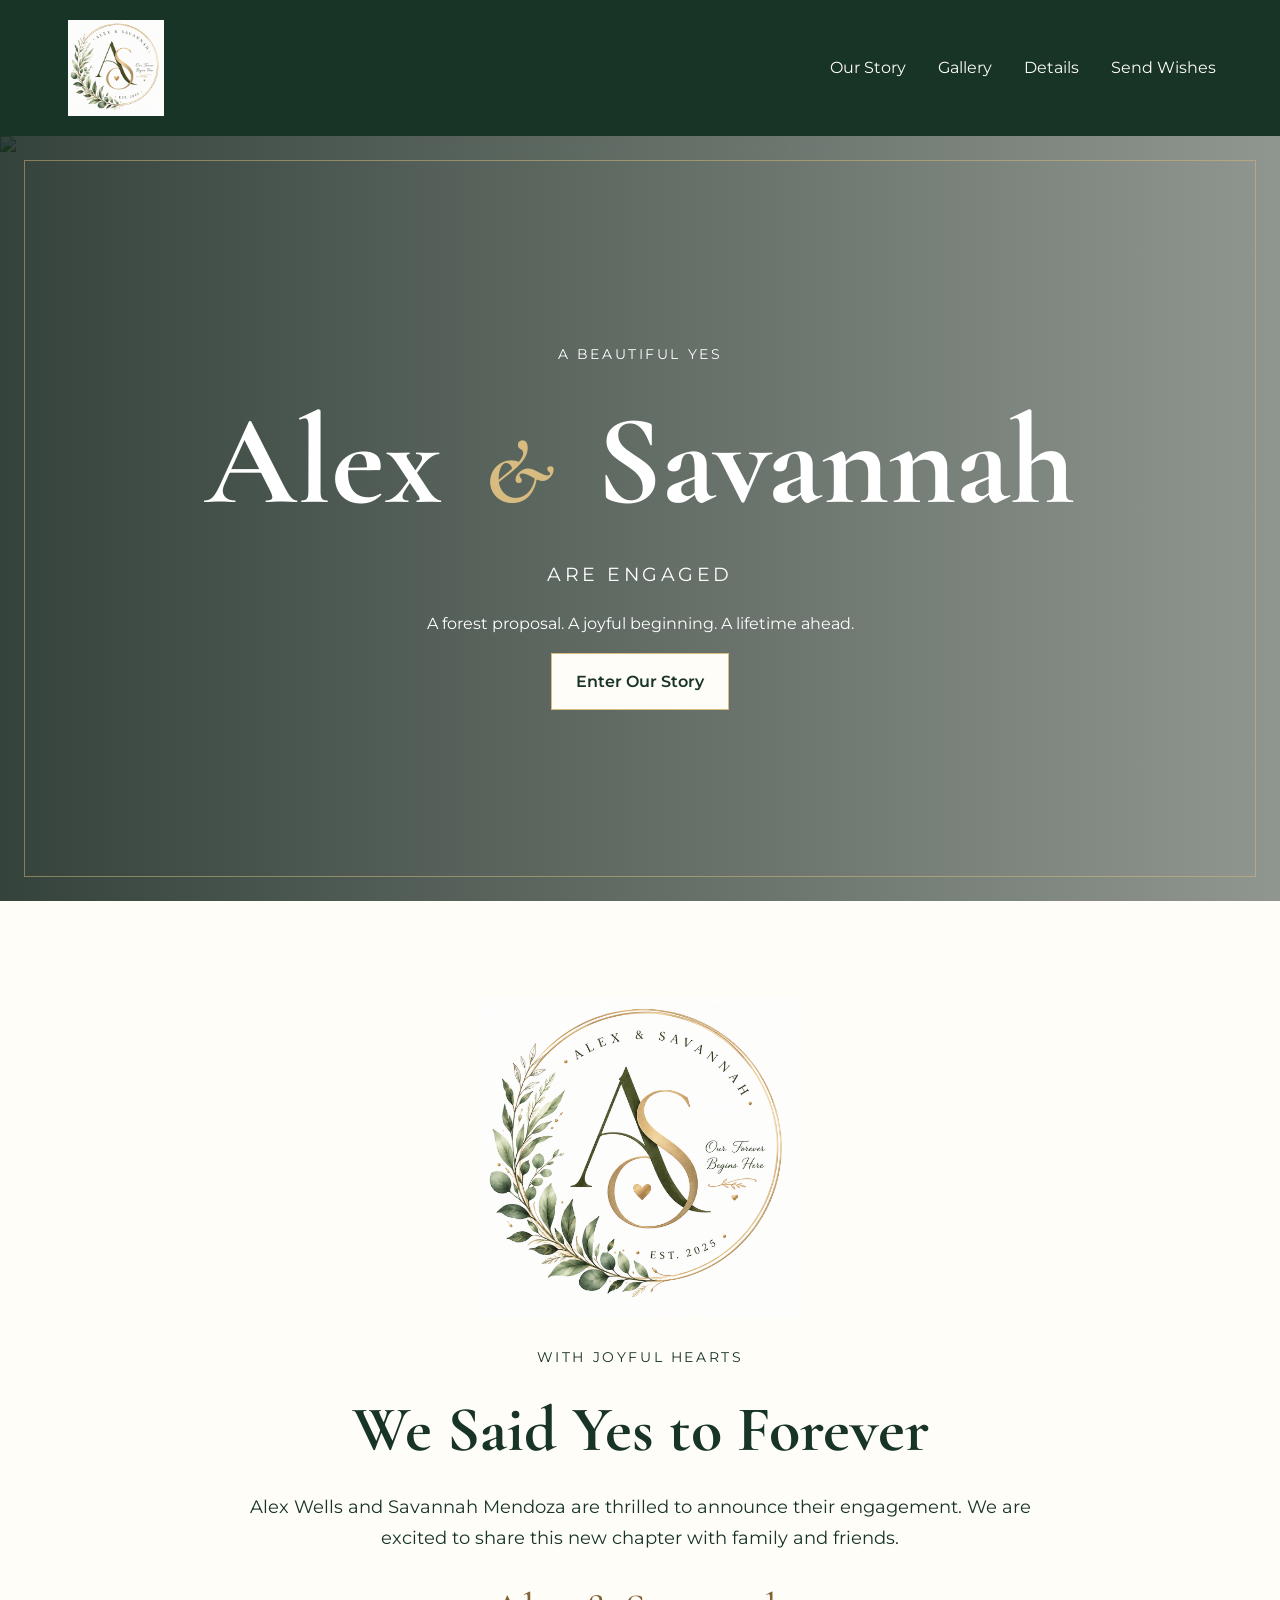
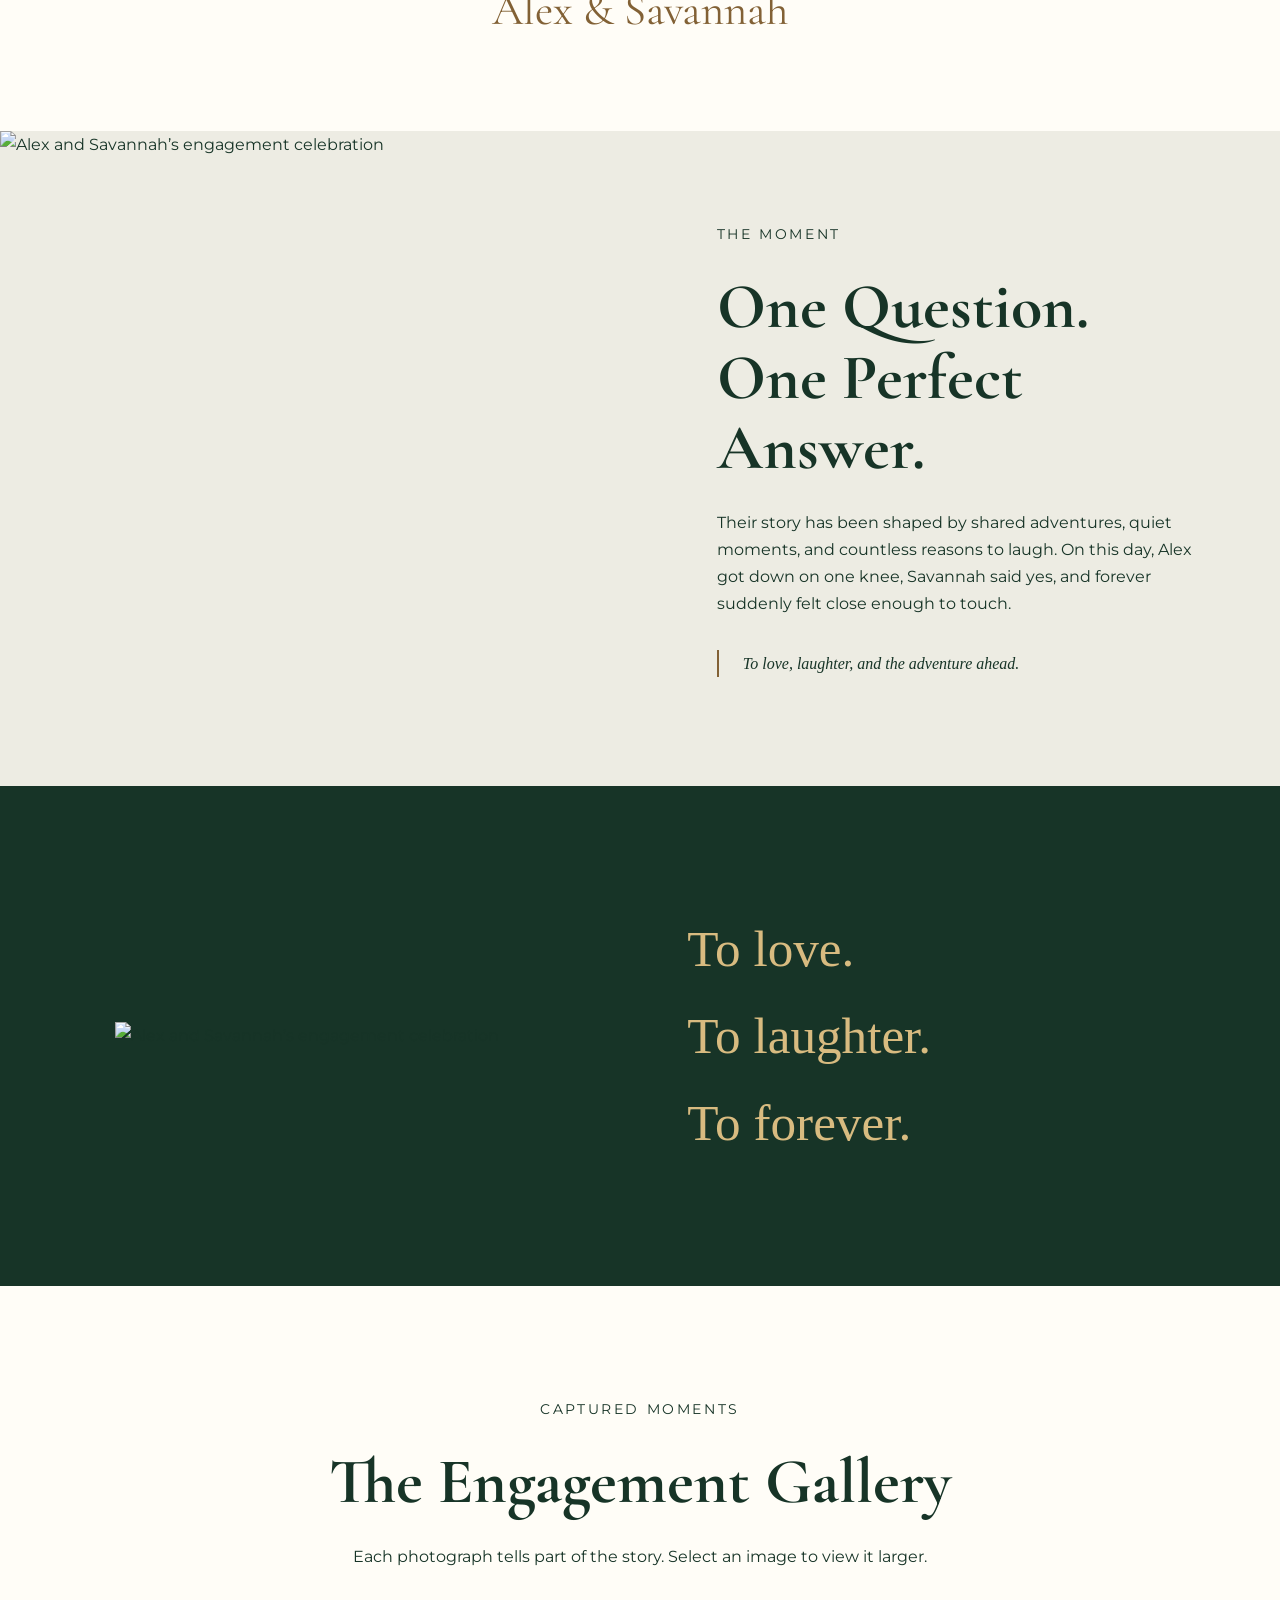
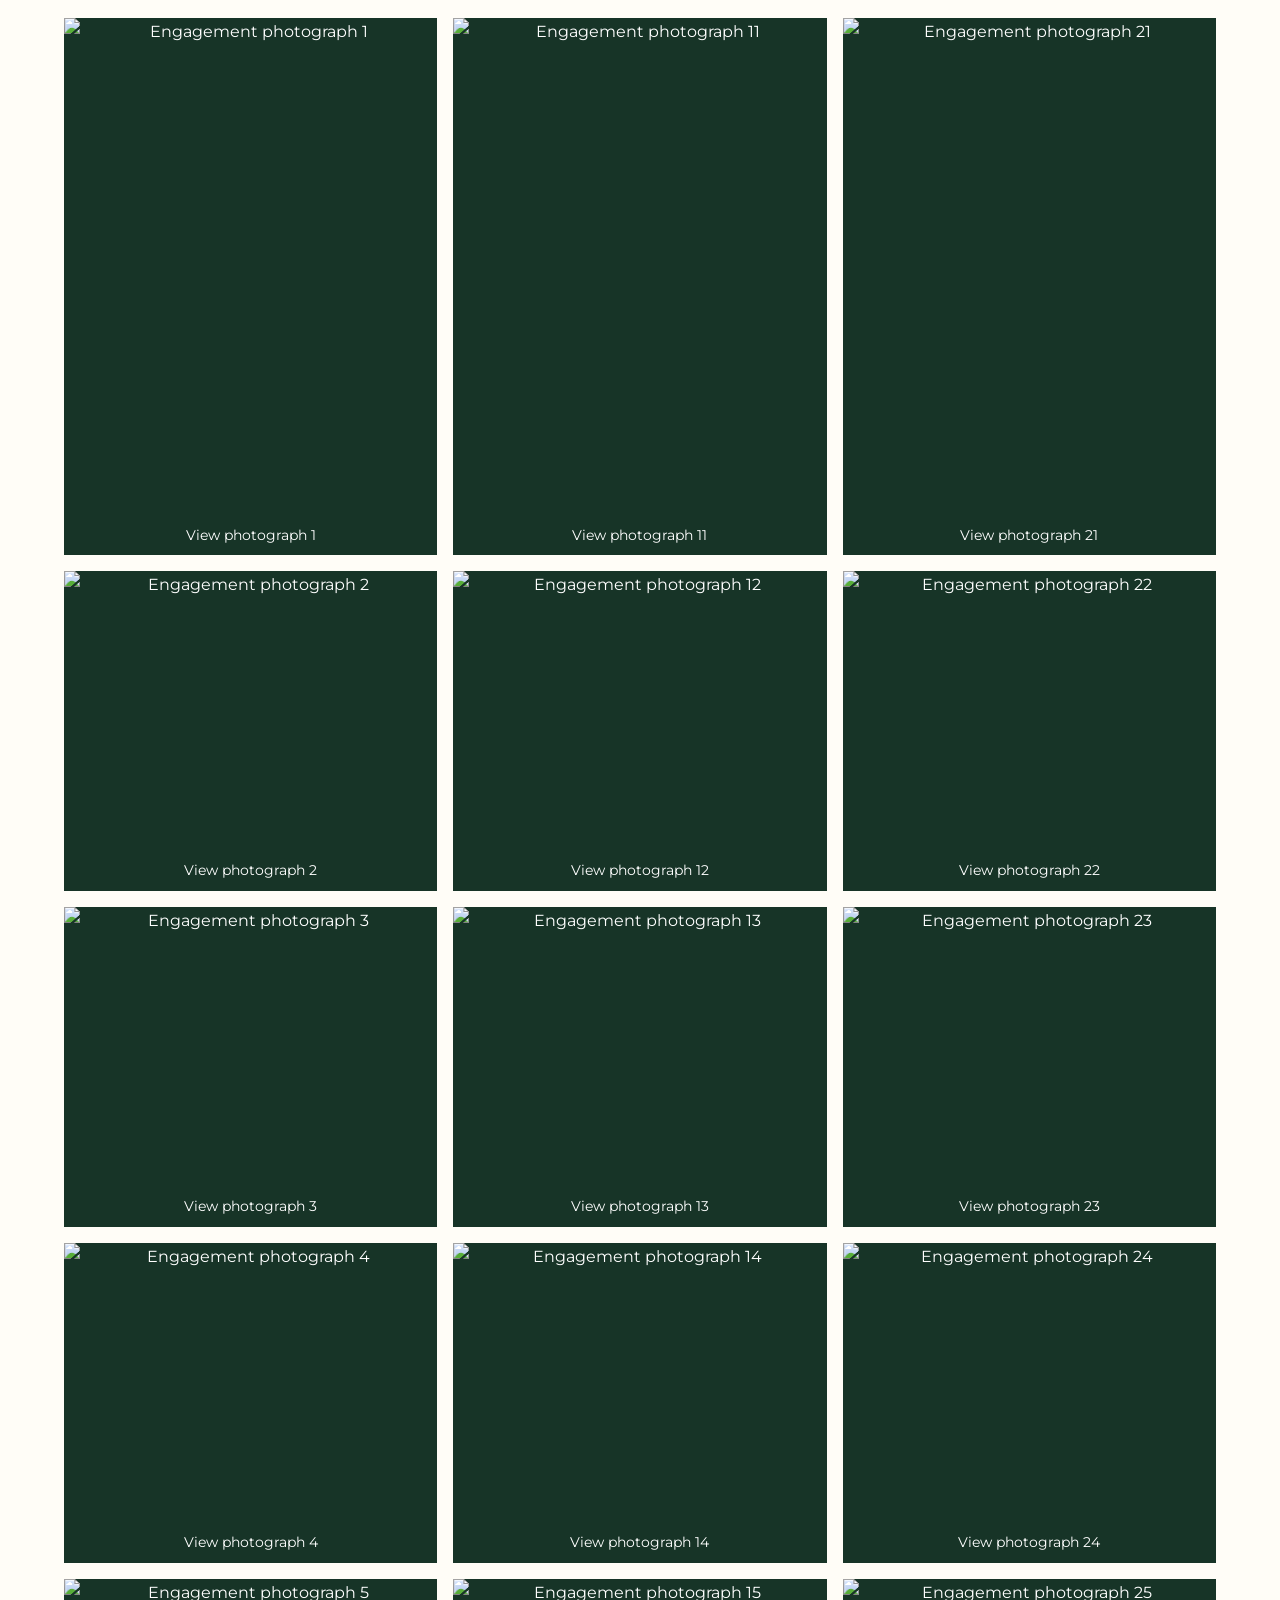
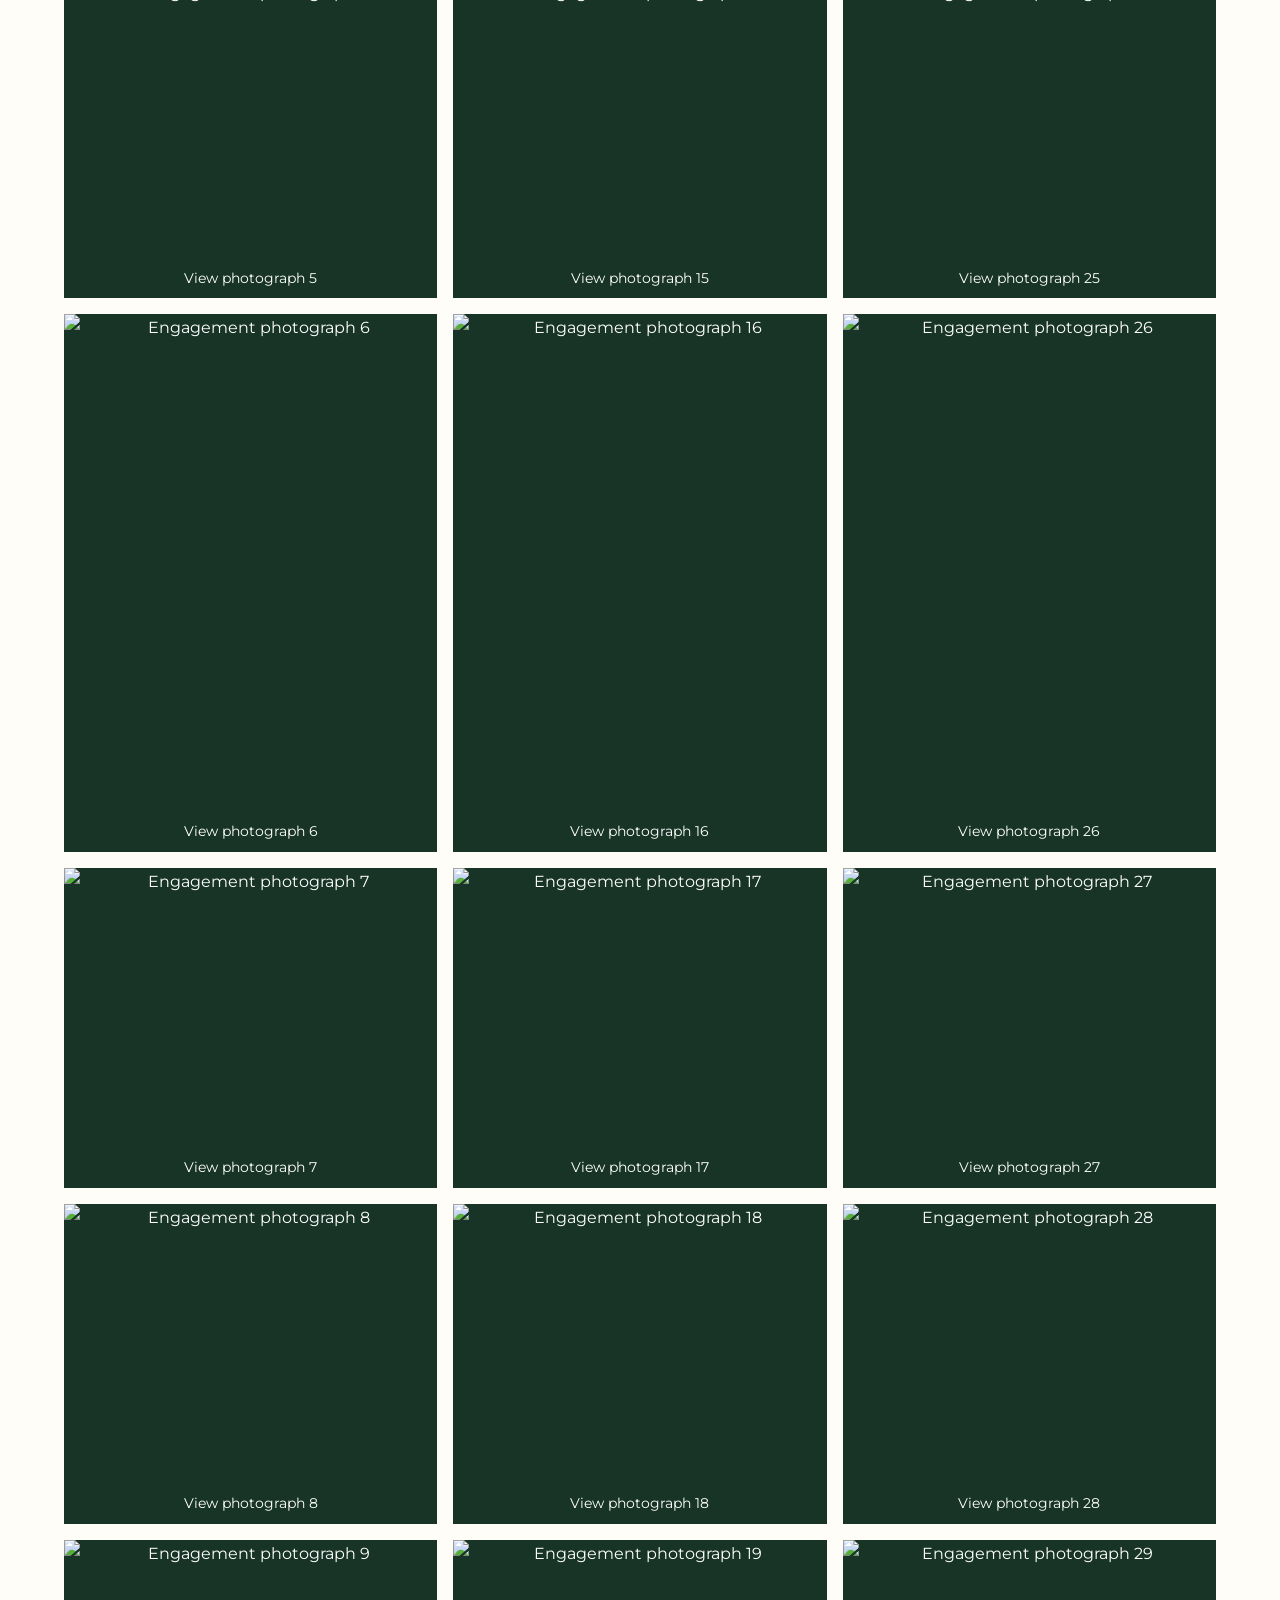
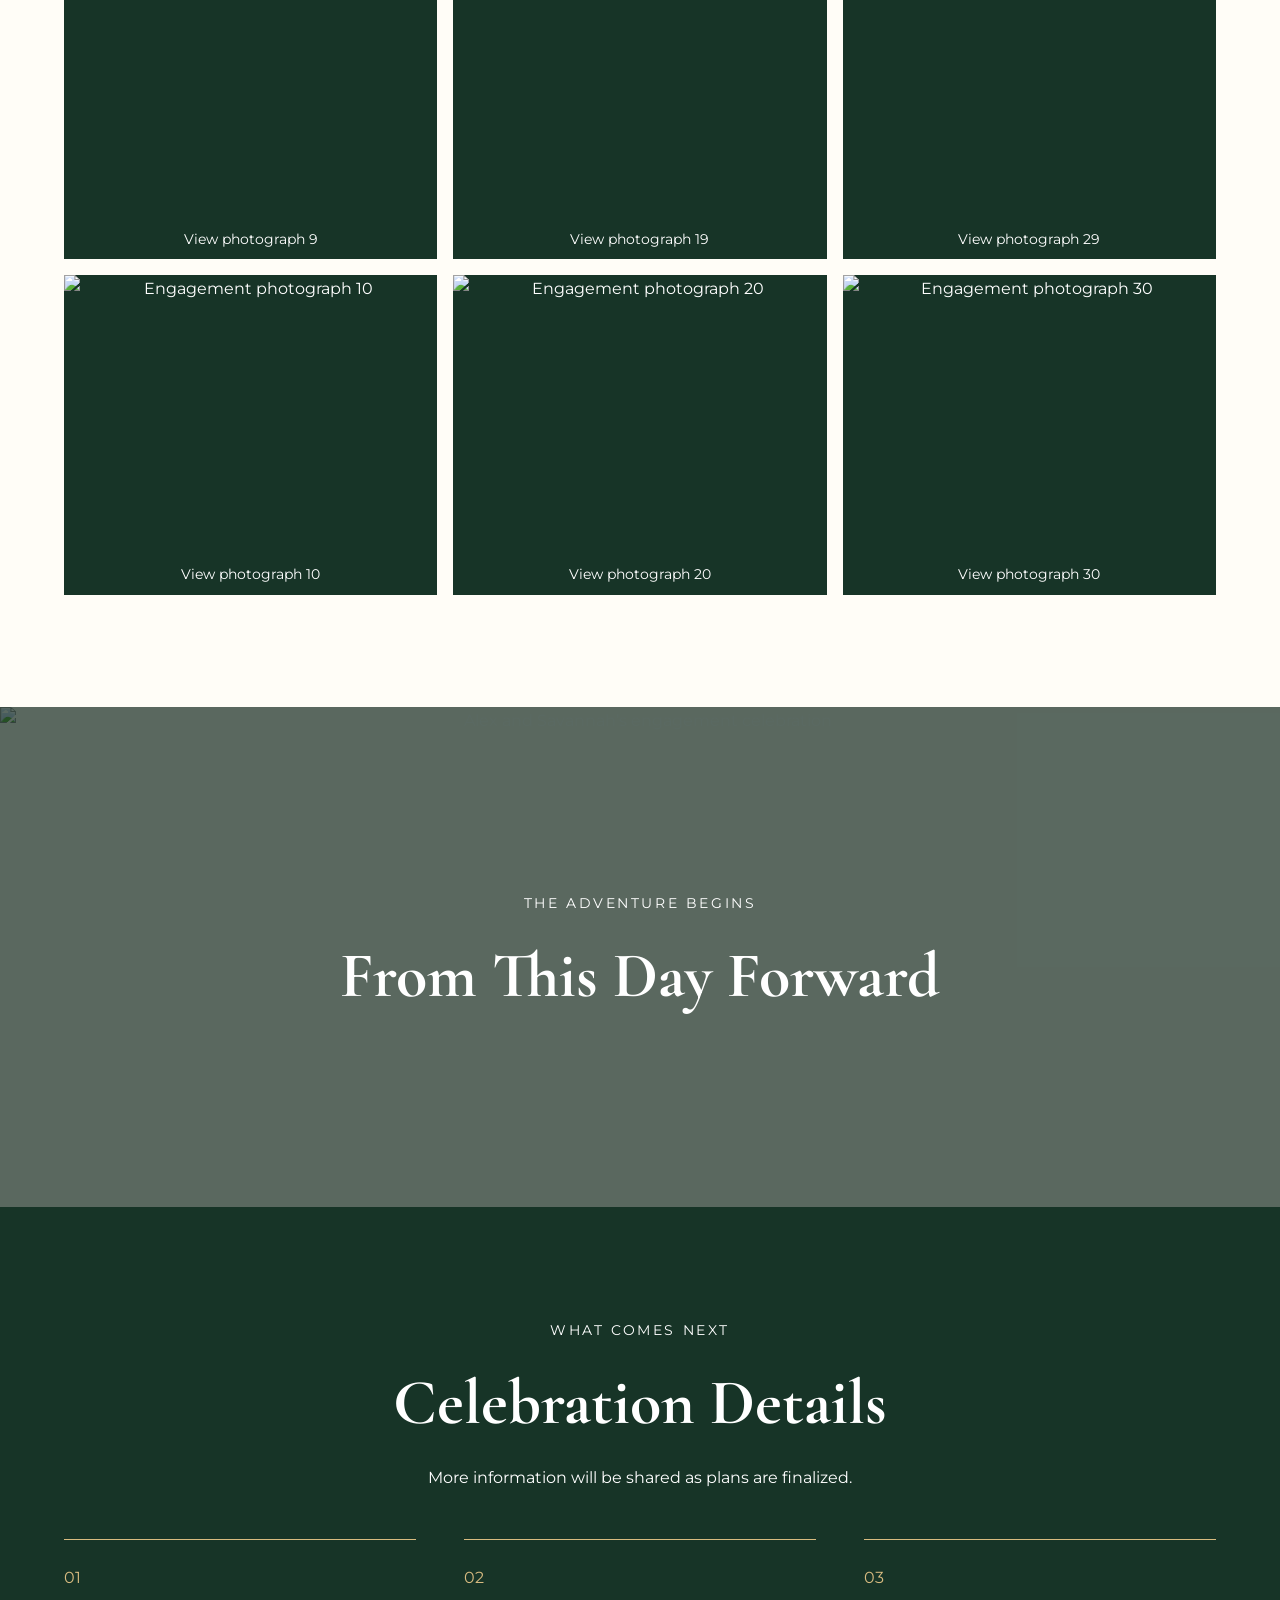
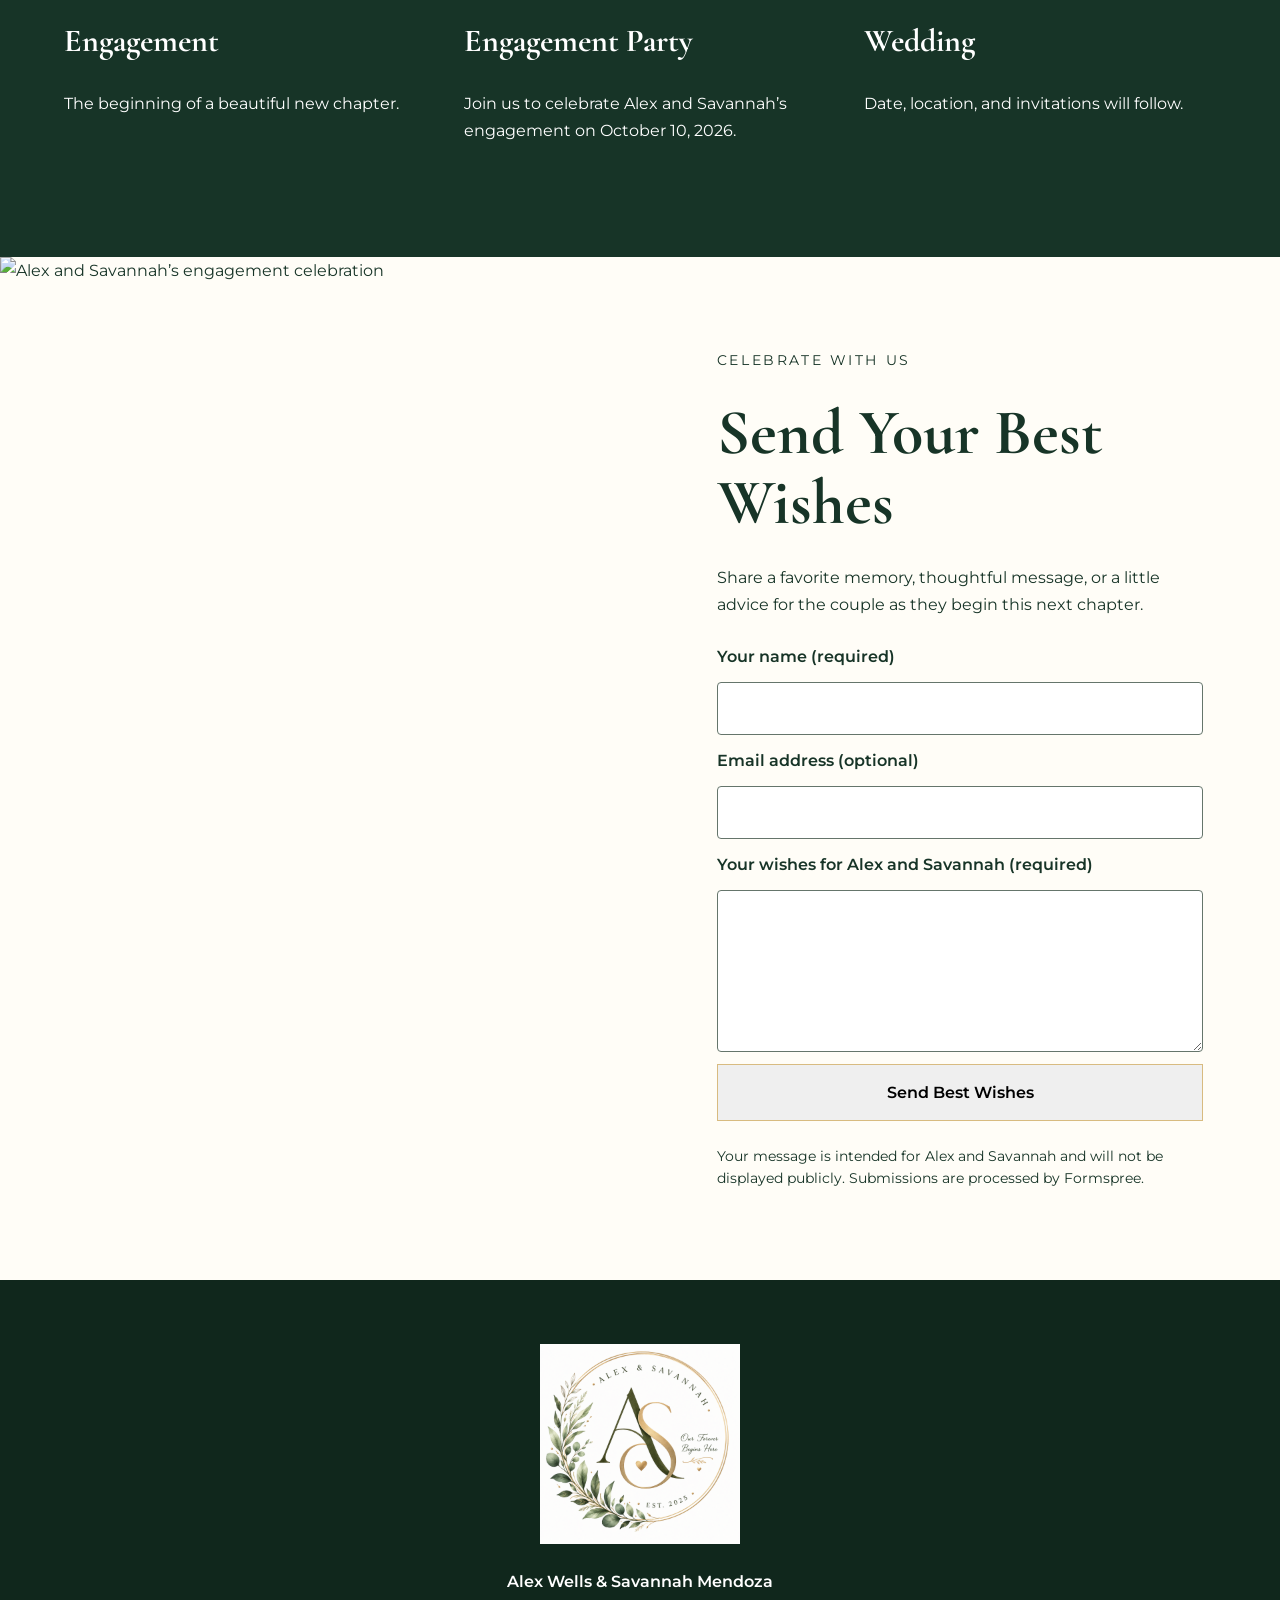
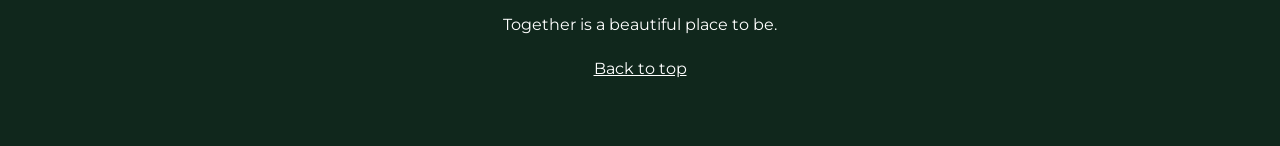
==== commit 38841ceb: "Update index.html with version metadata and event details Added internal version metadata and update" ====
--- a/index.html
+++ b/index.html
@@ -1,7 +1,15 @@
 <!doctype html>
+<!--
+Alex and Savannah Engagement Website
+Version: 1.2.2
+Updated: 2026-10-03
+Revision: Added internal version metadata; engagement party October 10, 2026.
+-->
 <html lang="en">
 <head>
   <meta charset="utf-8">
+  <meta name="version" content="1.2.2">
+  <meta name="last-updated" content="2026-10-03">
   <meta name="viewport" content="width=device-width,initial-scale=1">
   <meta name="description" content="Celebrate the engagement of Alex Wells and Savannah Mendoza.">
   <meta name="theme-color" content="#173427">
@@ -190,8 +198,8 @@
           </article>
           <article>
             <span>02</span>
-            <h3>Celebration</h3>
-            <p>Engagement celebration details are coming soon.</p>
+            <h3>Engagement Party</h3>
+            <p>Join us to celebrate Alex and Savannah’s engagement on <time datetime="2026-10-10">October 10, 2026</time>.</p>
           </article>
           <article>
             <span>03</span>
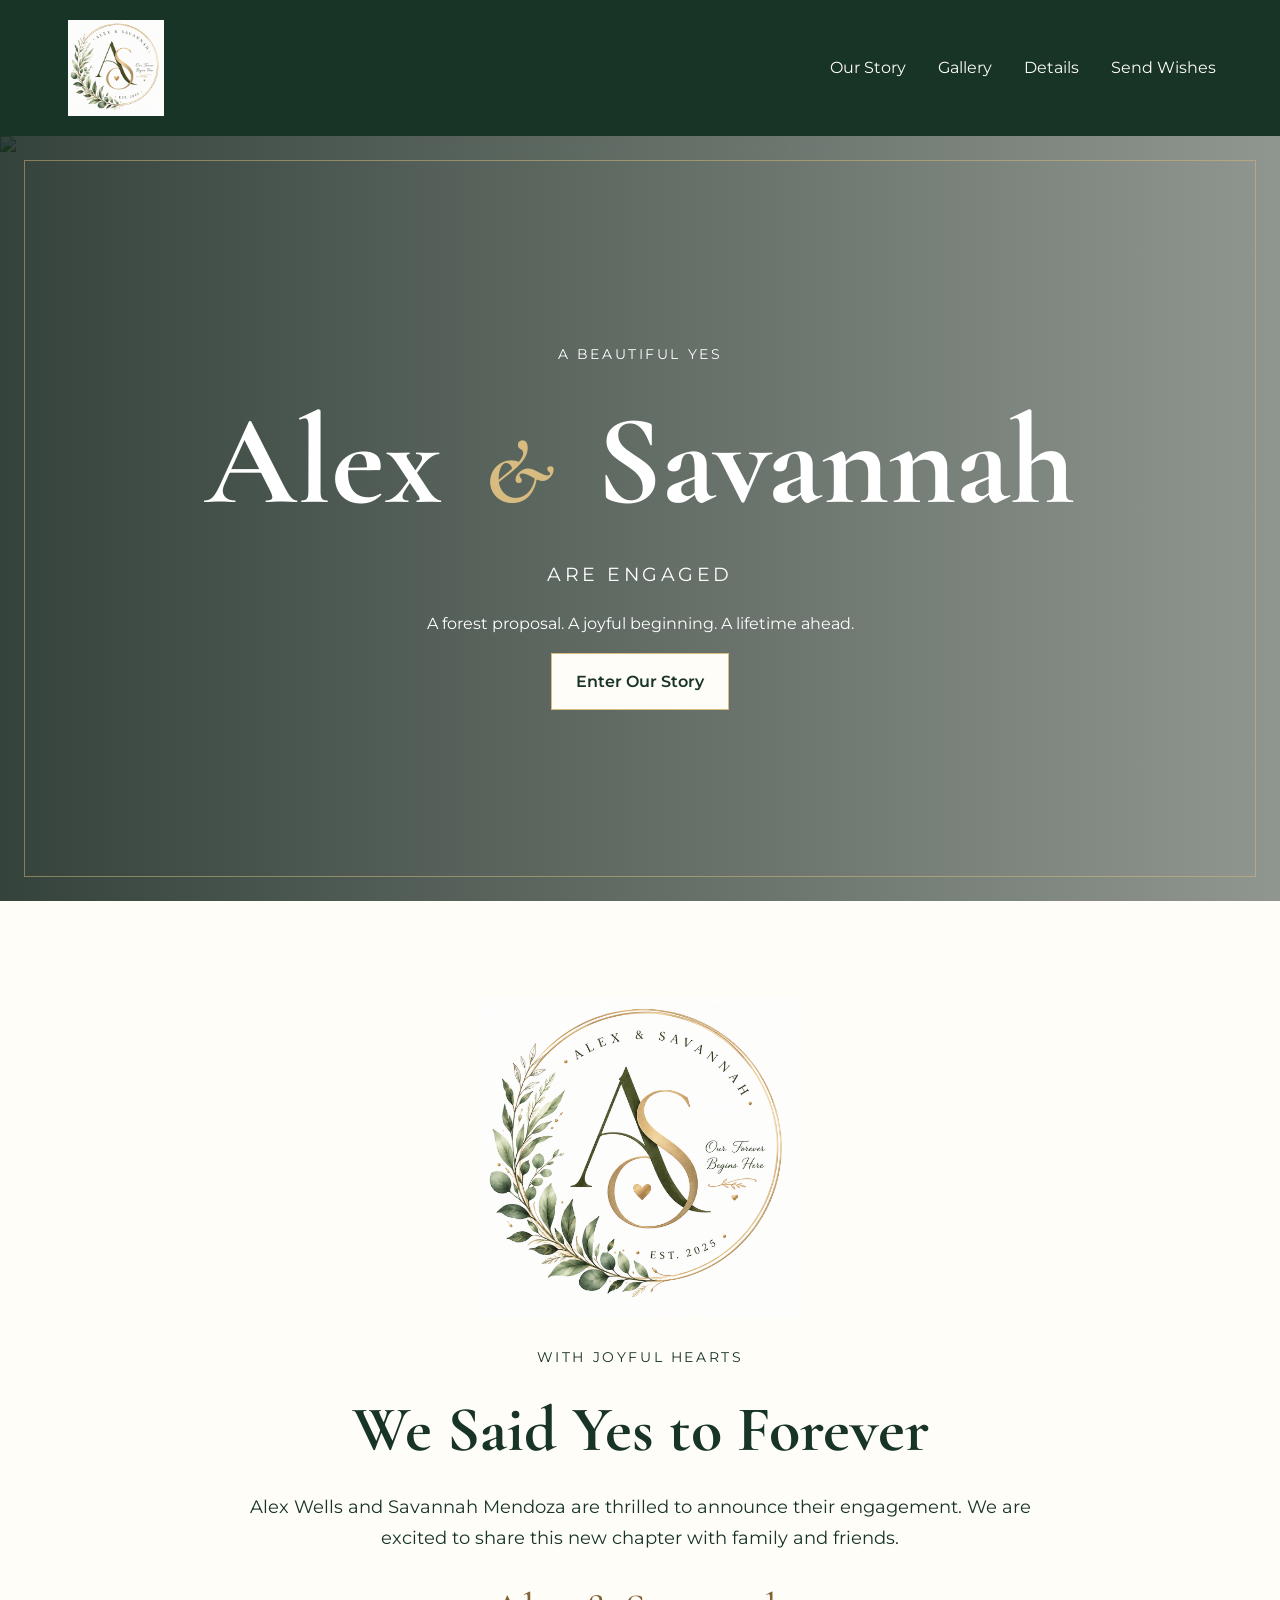
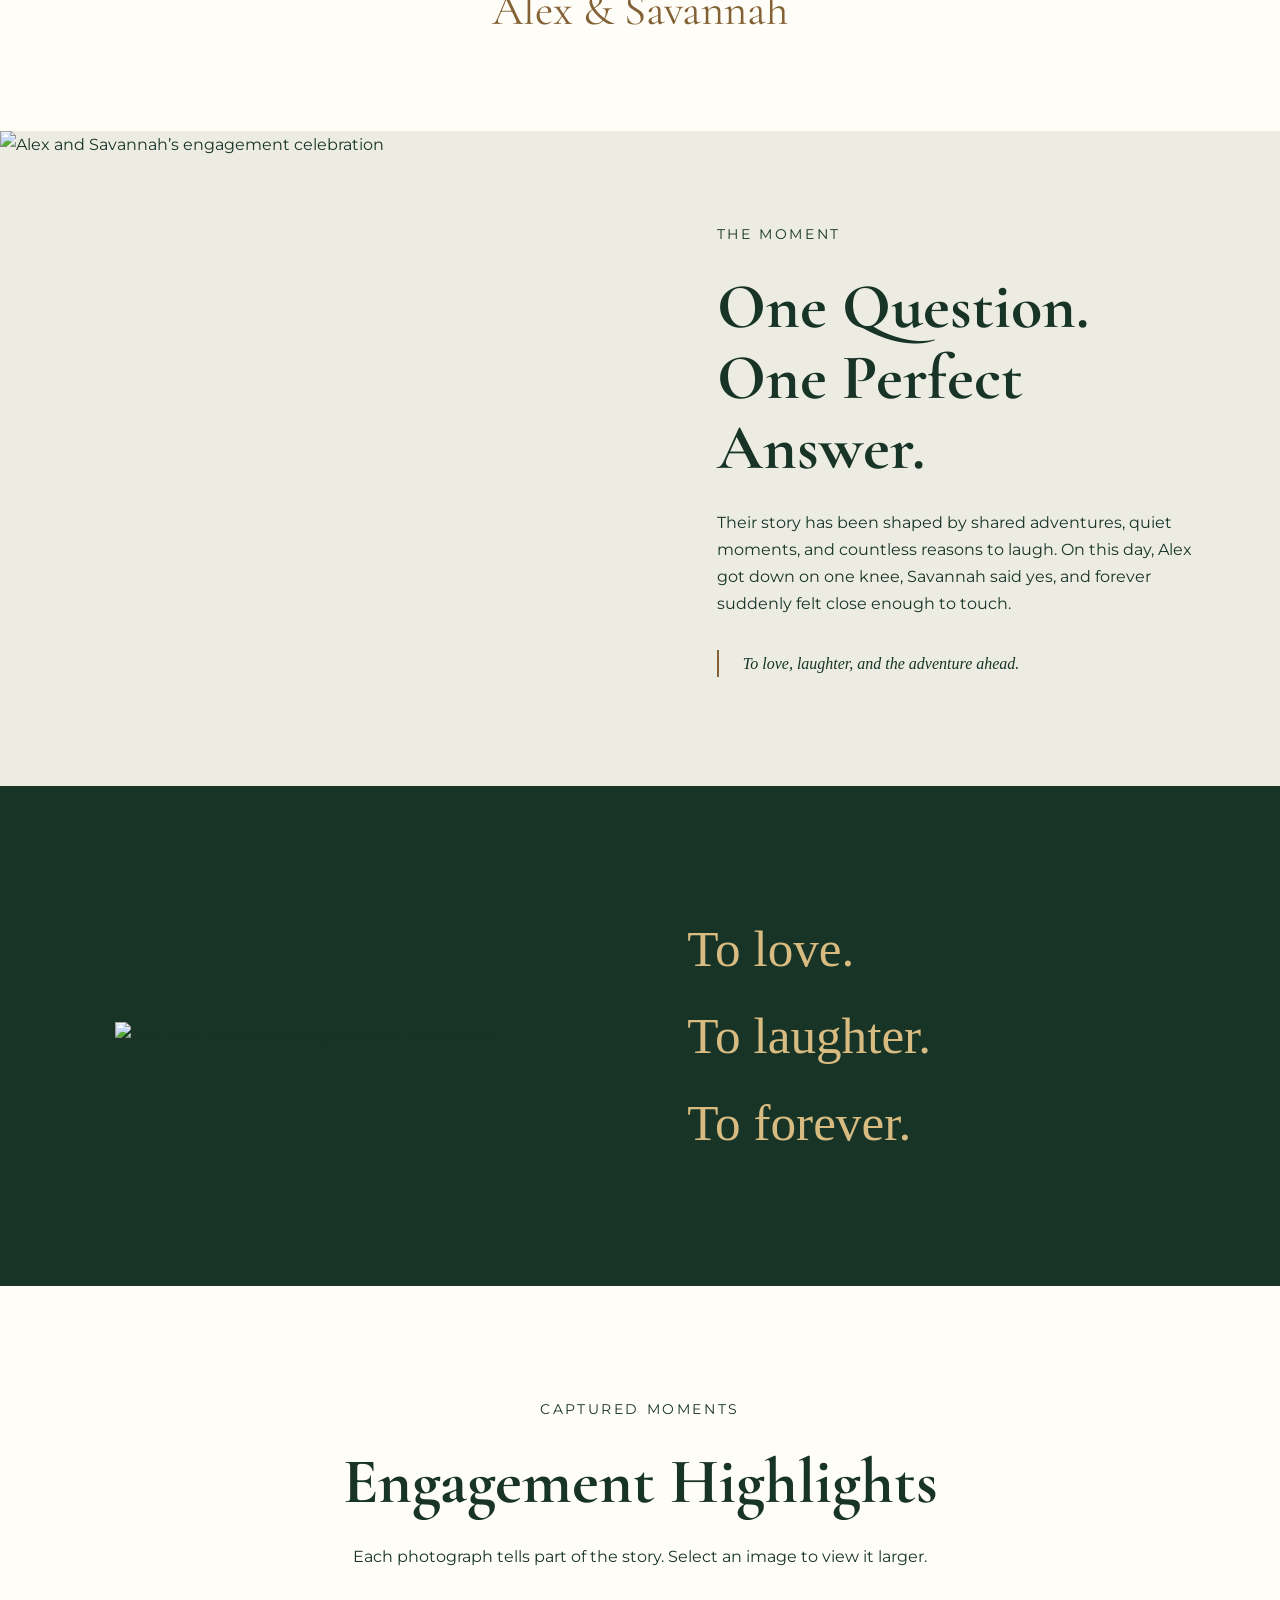
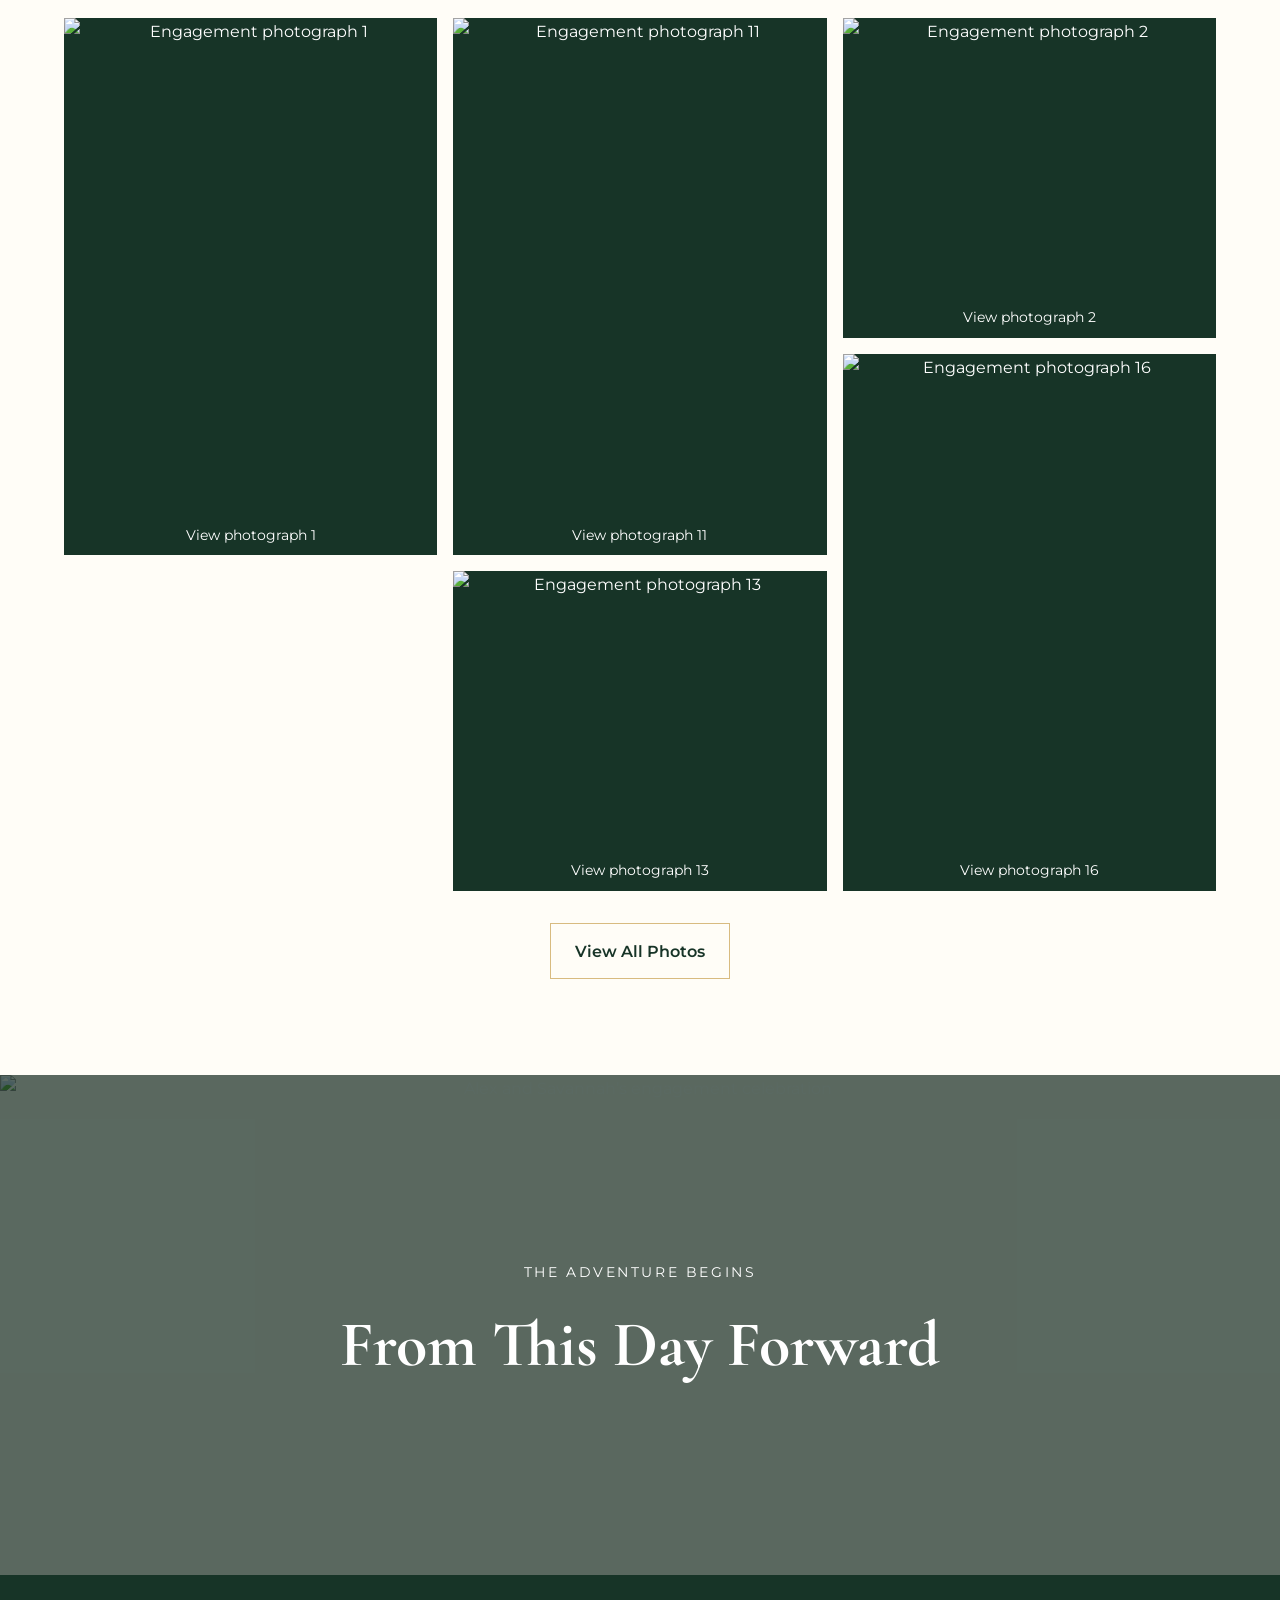
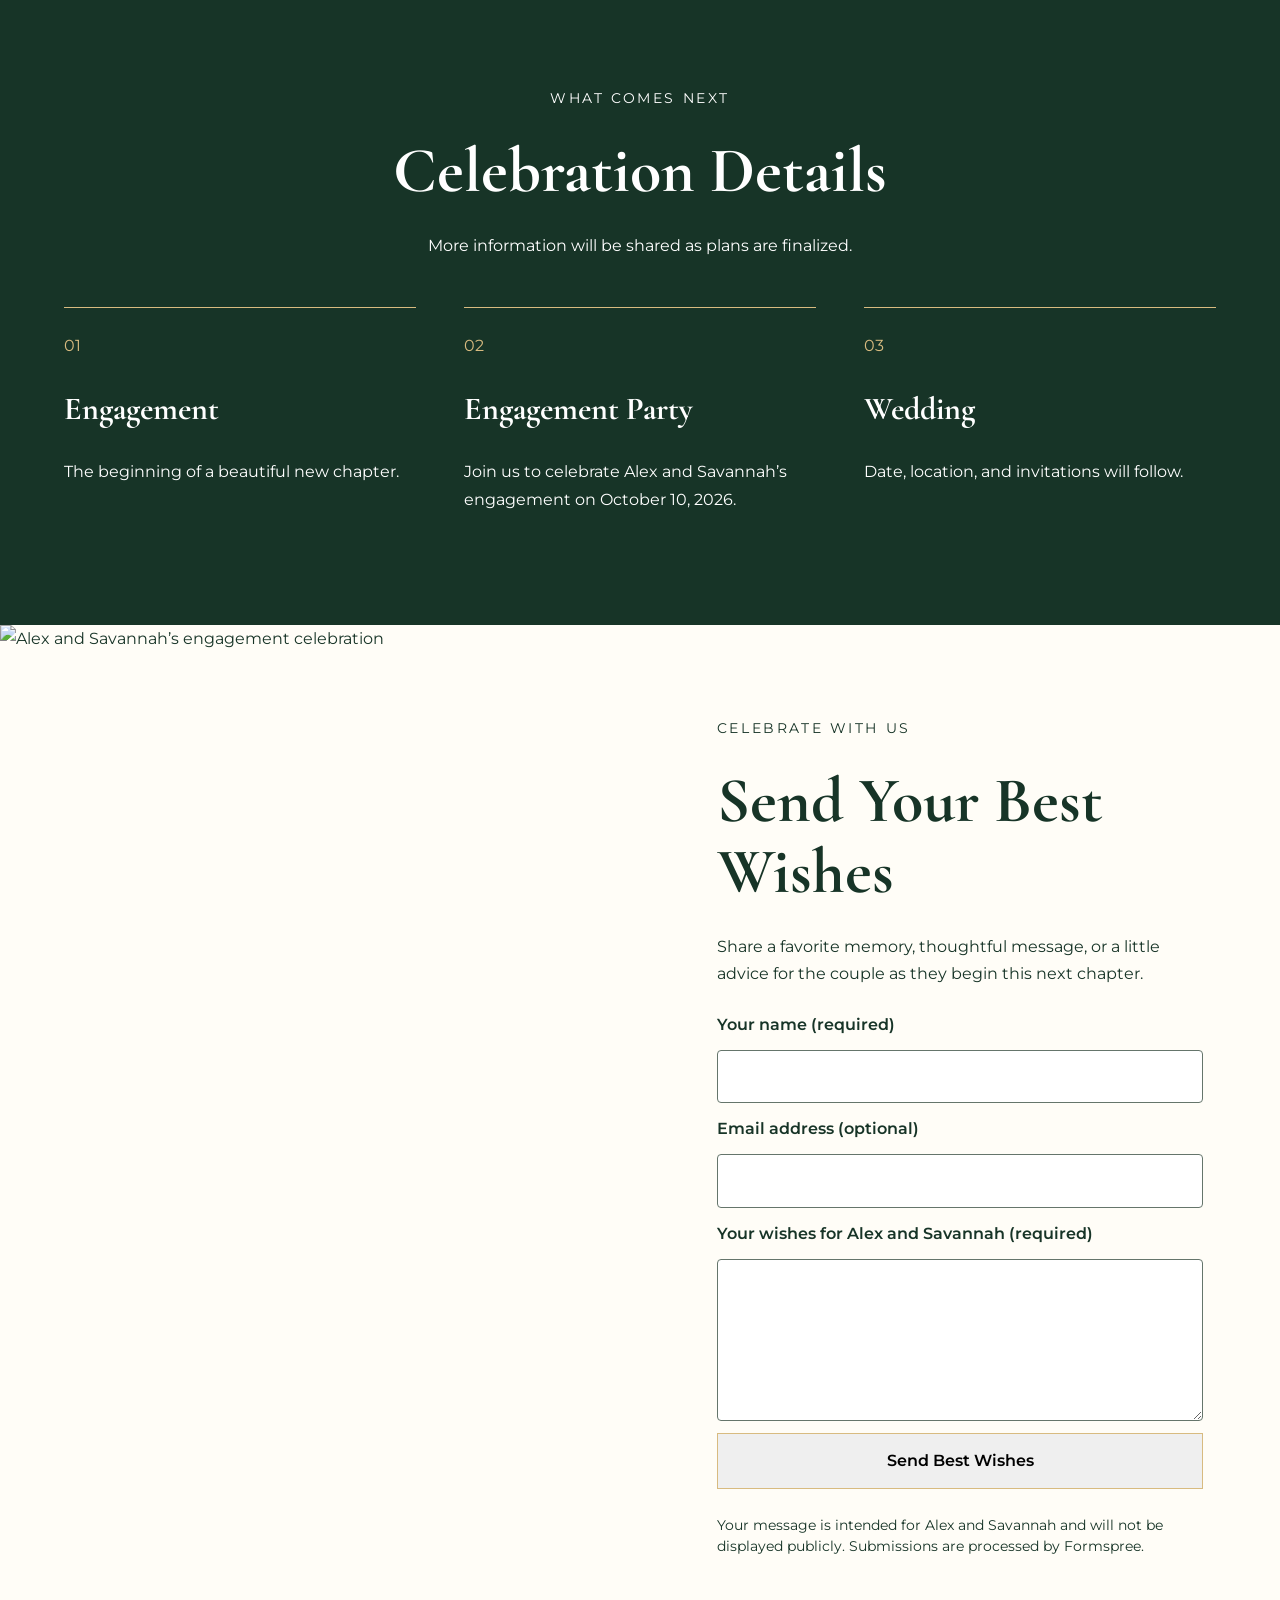
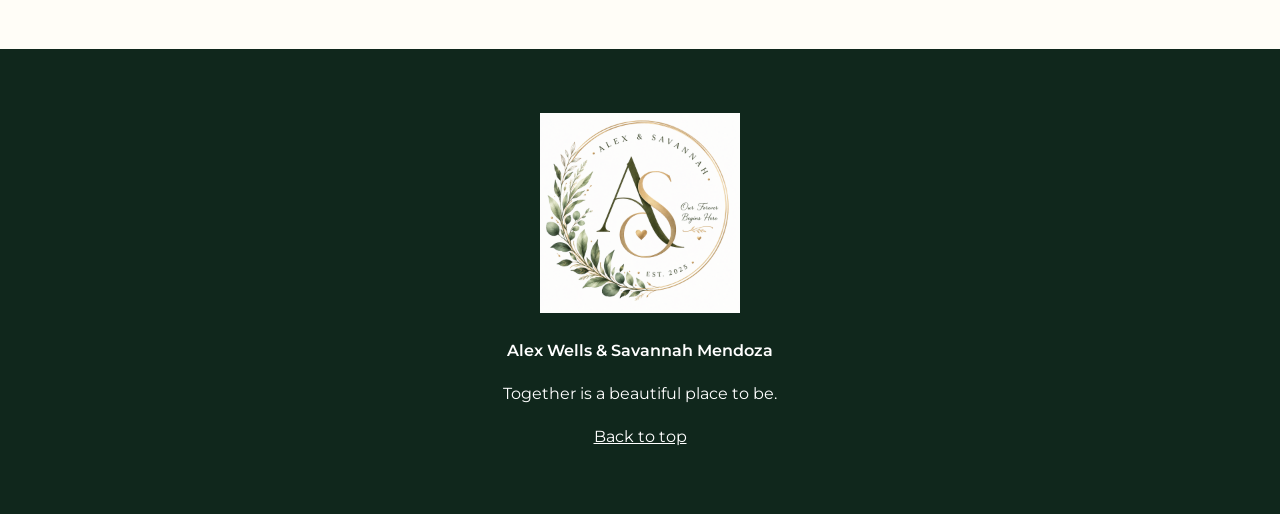
==== commit 65c4c97d: "Feature five engagement photos and link to full gallery" ====
--- a/index.html
+++ b/index.html
@@ -1,14 +1,14 @@
 <!doctype html>
 <!--
 Alex and Savannah Engagement Website
-Version: 1.2.2
+Version: 1.3.1
 Updated: 2026-10-03
-Revision: Added internal version metadata; engagement party October 10, 2026.
+Revision: Feature photographs 1, 11, 13, 2, and 16; link to complete gallery.
 -->
 <html lang="en">
 <head>
   <meta charset="utf-8">
-  <meta name="version" content="1.2.2">
+  <meta name="version" content="1.3.1">
   <meta name="last-updated" content="2026-10-03">
   <meta name="viewport" content="width=device-width,initial-scale=1">
   <meta name="description" content="Celebrate the engagement of Alex Wells and Savannah Mendoza.">
@@ -40,6 +40,7 @@
 #wishes-contact-form :focus-visible{outline:3px solid #173427;outline-offset:3px}
 #wishes-contact-form button{min-height:44px;cursor:pointer}
 #wishes-contact-form .form-note{font-size:.85rem;line-height:1.6}
+#gallery .gallery-actions{text-align:center;margin-top:32px}
 </style>
 </head>
 <body>
@@ -57,7 +58,7 @@
 
     <nav id="main-nav" class="main-nav" aria-label="Primary navigation" data-nav>
       <a href="#story">Our Story</a>
-      <a href="#gallery">Gallery</a>
+      <a href="gallery.html">Gallery</a>
       <a href="#details">Details</a>
       <a href="#wishes" class="nav-cta">Send Wishes</a>
     </nav>
@@ -136,40 +137,16 @@
       <div class="content">
         <div class="section-heading">
           <p class="eyebrow">Captured moments</p>
-          <h2>The Engagement Gallery</h2>
+          <h2>Engagement Highlights</h2>
           <p>Each photograph tells part of the story. Select an image to view it larger.</p>
         </div>
 
         <div class="masonry"><button class="photo-card tall" type="button" data-image="images/IMG_20260731_063123%20%281%29.jpg" data-alt="Engagement photograph 1 of Alex and Savannah" aria-label="View engagement photograph 1"><img src="images/IMG_20260731_063123%20%281%29.jpg" alt="Engagement photograph 1" loading="lazy" decoding="async"><span>View photograph 1</span></button>
+<button class="photo-card tall" type="button" data-image="images/IMG_20260731_063123%20%289%29.jpg" data-alt="Engagement photograph 11 of Alex and Savannah" aria-label="View engagement photograph 11"><img src="images/IMG_20260731_063123%20%289%29.jpg" alt="Engagement photograph 11" loading="lazy" decoding="async"><span>View photograph 11</span></button>
+<button class="photo-card" type="button" data-image="images/IMG_20260731_063124%20%281%29.jpg" data-alt="Engagement photograph 13 of Alex and Savannah" aria-label="View engagement photograph 13"><img src="images/IMG_20260731_063124%20%281%29.jpg" alt="Engagement photograph 13" loading="lazy" decoding="async"><span>View photograph 13</span></button>
 <button class="photo-card" type="button" data-image="images/IMG_20260731_063123%20%2810%29.jpg" data-alt="Engagement photograph 2 of Alex and Savannah" aria-label="View engagement photograph 2"><img src="images/IMG_20260731_063123%20%2810%29.jpg" alt="Engagement photograph 2" loading="lazy" decoding="async"><span>View photograph 2</span></button>
-<button class="photo-card" type="button" data-image="images/IMG_20260731_063123%20%2811%29.jpg" data-alt="Engagement photograph 3 of Alex and Savannah" aria-label="View engagement photograph 3"><img src="images/IMG_20260731_063123%20%2811%29.jpg" alt="Engagement photograph 3" loading="lazy" decoding="async"><span>View photograph 3</span></button>
-<button class="photo-card" type="button" data-image="images/IMG_20260731_063123%20%282%29.jpg" data-alt="Engagement photograph 4 of Alex and Savannah" aria-label="View engagement photograph 4"><img src="images/IMG_20260731_063123%20%282%29.jpg" alt="Engagement photograph 4" loading="lazy" decoding="async"><span>View photograph 4</span></button>
-<button class="photo-card" type="button" data-image="images/IMG_20260731_063123%20%283%29.jpg" data-alt="Engagement photograph 5 of Alex and Savannah" aria-label="View engagement photograph 5"><img src="images/IMG_20260731_063123%20%283%29.jpg" alt="Engagement photograph 5" loading="lazy" decoding="async"><span>View photograph 5</span></button>
-<button class="photo-card tall" type="button" data-image="images/IMG_20260731_063123%20%284%29.jpg" data-alt="Engagement photograph 6 of Alex and Savannah" aria-label="View engagement photograph 6"><img src="images/IMG_20260731_063123%20%284%29.jpg" alt="Engagement photograph 6" loading="lazy" decoding="async"><span>View photograph 6</span></button>
-<button class="photo-card" type="button" data-image="images/IMG_20260731_063123%20%285%29.jpg" data-alt="Engagement photograph 7 of Alex and Savannah" aria-label="View engagement photograph 7"><img src="images/IMG_20260731_063123%20%285%29.jpg" alt="Engagement photograph 7" loading="lazy" decoding="async"><span>View photograph 7</span></button>
-<button class="photo-card" type="button" data-image="images/IMG_20260731_063123%20%286%29.jpg" data-alt="Engagement photograph 8 of Alex and Savannah" aria-label="View engagement photograph 8"><img src="images/IMG_20260731_063123%20%286%29.jpg" alt="Engagement photograph 8" loading="lazy" decoding="async"><span>View photograph 8</span></button>
-<button class="photo-card" type="button" data-image="images/IMG_20260731_063123%20%287%29.jpg" data-alt="Engagement photograph 9 of Alex and Savannah" aria-label="View engagement photograph 9"><img src="images/IMG_20260731_063123%20%287%29.jpg" alt="Engagement photograph 9" loading="lazy" decoding="async"><span>View photograph 9</span></button>
-<button class="photo-card" type="button" data-image="images/IMG_20260731_063123%20%288%29.jpg" data-alt="Engagement photograph 10 of Alex and Savannah" aria-label="View engagement photograph 10"><img src="images/IMG_20260731_063123%20%288%29.jpg" alt="Engagement photograph 10" loading="lazy" decoding="async"><span>View photograph 10</span></button>
-<button class="photo-card tall" type="button" data-image="images/IMG_20260731_063123%20%289%29.jpg" data-alt="Engagement photograph 11 of Alex and Savannah" aria-label="View engagement photograph 11"><img src="images/IMG_20260731_063123%20%289%29.jpg" alt="Engagement photograph 11" loading="lazy" decoding="async"><span>View photograph 11</span></button>
-<button class="photo-card" type="button" data-image="images/IMG_20260731_063123.jpg" data-alt="Engagement photograph 12 of Alex and Savannah" aria-label="View engagement photograph 12"><img src="images/IMG_20260731_063123.jpg" alt="Engagement photograph 12" loading="lazy" decoding="async"><span>View photograph 12</span></button>
-<button class="photo-card" type="button" data-image="images/IMG_20260731_063124%20%281%29.jpg" data-alt="Engagement photograph 13 of Alex and Savannah" aria-label="View engagement photograph 13"><img src="images/IMG_20260731_063124%20%281%29.jpg" alt="Engagement photograph 13" loading="lazy" decoding="async"><span>View photograph 13</span></button>
-<button class="photo-card" type="button" data-image="images/IMG_20260731_063124%20%2810%29.jpg" data-alt="Engagement photograph 14 of Alex and Savannah" aria-label="View engagement photograph 14"><img src="images/IMG_20260731_063124%20%2810%29.jpg" alt="Engagement photograph 14" loading="lazy" decoding="async"><span>View photograph 14</span></button>
-<button class="photo-card" type="button" data-image="images/IMG_20260731_063124%20%2811%29.jpg" data-alt="Engagement photograph 15 of Alex and Savannah" aria-label="View engagement photograph 15"><img src="images/IMG_20260731_063124%20%2811%29.jpg" alt="Engagement photograph 15" loading="lazy" decoding="async"><span>View photograph 15</span></button>
-<button class="photo-card tall" type="button" data-image="images/IMG_20260731_063124%20%2812%29.jpg" data-alt="Engagement photograph 16 of Alex and Savannah" aria-label="View engagement photograph 16"><img src="images/IMG_20260731_063124%20%2812%29.jpg" alt="Engagement photograph 16" loading="lazy" decoding="async"><span>View photograph 16</span></button>
-<button class="photo-card" type="button" data-image="images/IMG_20260731_063124%20%282%29.jpg" data-alt="Engagement photograph 17 of Alex and Savannah" aria-label="View engagement photograph 17"><img src="images/IMG_20260731_063124%20%282%29.jpg" alt="Engagement photograph 17" loading="lazy" decoding="async"><span>View photograph 17</span></button>
-<button class="photo-card" type="button" data-image="images/IMG_20260731_063124%20%283%29.jpg" data-alt="Engagement photograph 18 of Alex and Savannah" aria-label="View engagement photograph 18"><img src="images/IMG_20260731_063124%20%283%29.jpg" alt="Engagement photograph 18" loading="lazy" decoding="async"><span>View photograph 18</span></button>
-<button class="photo-card" type="button" data-image="images/IMG_20260731_063124%20%284%29.jpg" data-alt="Engagement photograph 19 of Alex and Savannah" aria-label="View engagement photograph 19"><img src="images/IMG_20260731_063124%20%284%29.jpg" alt="Engagement photograph 19" loading="lazy" decoding="async"><span>View photograph 19</span></button>
-<button class="photo-card" type="button" data-image="images/IMG_20260731_063124%20%285%29.jpg" data-alt="Engagement photograph 20 of Alex and Savannah" aria-label="View engagement photograph 20"><img src="images/IMG_20260731_063124%20%285%29.jpg" alt="Engagement photograph 20" loading="lazy" decoding="async"><span>View photograph 20</span></button>
-<button class="photo-card tall" type="button" data-image="images/IMG_20260731_063124%20%286%29.jpg" data-alt="Engagement photograph 21 of Alex and Savannah" aria-label="View engagement photograph 21"><img src="images/IMG_20260731_063124%20%286%29.jpg" alt="Engagement photograph 21" loading="lazy" decoding="async"><span>View photograph 21</span></button>
-<button class="photo-card" type="button" data-image="images/IMG_20260731_063124%20%287%29.jpg" data-alt="Engagement photograph 22 of Alex and Savannah" aria-label="View engagement photograph 22"><img src="images/IMG_20260731_063124%20%287%29.jpg" alt="Engagement photograph 22" loading="lazy" decoding="async"><span>View photograph 22</span></button>
-<button class="photo-card" type="button" data-image="images/IMG_20260731_063124%20%288%29.jpg" data-alt="Engagement photograph 23 of Alex and Savannah" aria-label="View engagement photograph 23"><img src="images/IMG_20260731_063124%20%288%29.jpg" alt="Engagement photograph 23" loading="lazy" decoding="async"><span>View photograph 23</span></button>
-<button class="photo-card" type="button" data-image="images/IMG_20260731_063124%20%289%29.jpg" data-alt="Engagement photograph 24 of Alex and Savannah" aria-label="View engagement photograph 24"><img src="images/IMG_20260731_063124%20%289%29.jpg" alt="Engagement photograph 24" loading="lazy" decoding="async"><span>View photograph 24</span></button>
-<button class="photo-card" type="button" data-image="images/IMG_20260731_063124.jpg" data-alt="Engagement photograph 25 of Alex and Savannah" aria-label="View engagement photograph 25"><img src="images/IMG_20260731_063124.jpg" alt="Engagement photograph 25" loading="lazy" decoding="async"><span>View photograph 25</span></button>
-<button class="photo-card tall" type="button" data-image="images/IMG_20260731_063125%20%281%29.jpg" data-alt="Engagement photograph 26 of Alex and Savannah" aria-label="View engagement photograph 26"><img src="images/IMG_20260731_063125%20%281%29.jpg" alt="Engagement photograph 26" loading="lazy" decoding="async"><span>View photograph 26</span></button>
-<button class="photo-card" type="button" data-image="images/IMG_20260731_063125%20%282%29.jpg" data-alt="Engagement photograph 27 of Alex and Savannah" aria-label="View engagement photograph 27"><img src="images/IMG_20260731_063125%20%282%29.jpg" alt="Engagement photograph 27" loading="lazy" decoding="async"><span>View photograph 27</span></button>
-<button class="photo-card" type="button" data-image="images/IMG_20260731_063125%20%283%29.jpg" data-alt="Engagement photograph 28 of Alex and Savannah" aria-label="View engagement photograph 28"><img src="images/IMG_20260731_063125%20%283%29.jpg" alt="Engagement photograph 28" loading="lazy" decoding="async"><span>View photograph 28</span></button>
-<button class="photo-card" type="button" data-image="images/IMG_20260731_063125%20%284%29.jpg" data-alt="Engagement photograph 29 of Alex and Savannah" aria-label="View engagement photograph 29"><img src="images/IMG_20260731_063125%20%284%29.jpg" alt="Engagement photograph 29" loading="lazy" decoding="async"><span>View photograph 29</span></button>
-<button class="photo-card" type="button" data-image="images/IMG_20260731_063125.jpg" data-alt="Engagement photograph 30 of Alex and Savannah" aria-label="View engagement photograph 30"><img src="images/IMG_20260731_063125.jpg" alt="Engagement photograph 30" loading="lazy" decoding="async"><span>View photograph 30</span></button></div>
+<button class="photo-card tall" type="button" data-image="images/IMG_20260731_063124%20%2812%29.jpg" data-alt="Engagement photograph 16 of Alex and Savannah" aria-label="View engagement photograph 16"><img src="images/IMG_20260731_063124%20%2812%29.jpg" alt="Engagement photograph 16" loading="lazy" decoding="async"><span>View photograph 16</span></button></div>
+        <div class="gallery-actions"><a class="button button-dark" href="gallery.html">View All Photos</a></div>
       </div>
     </section>
 
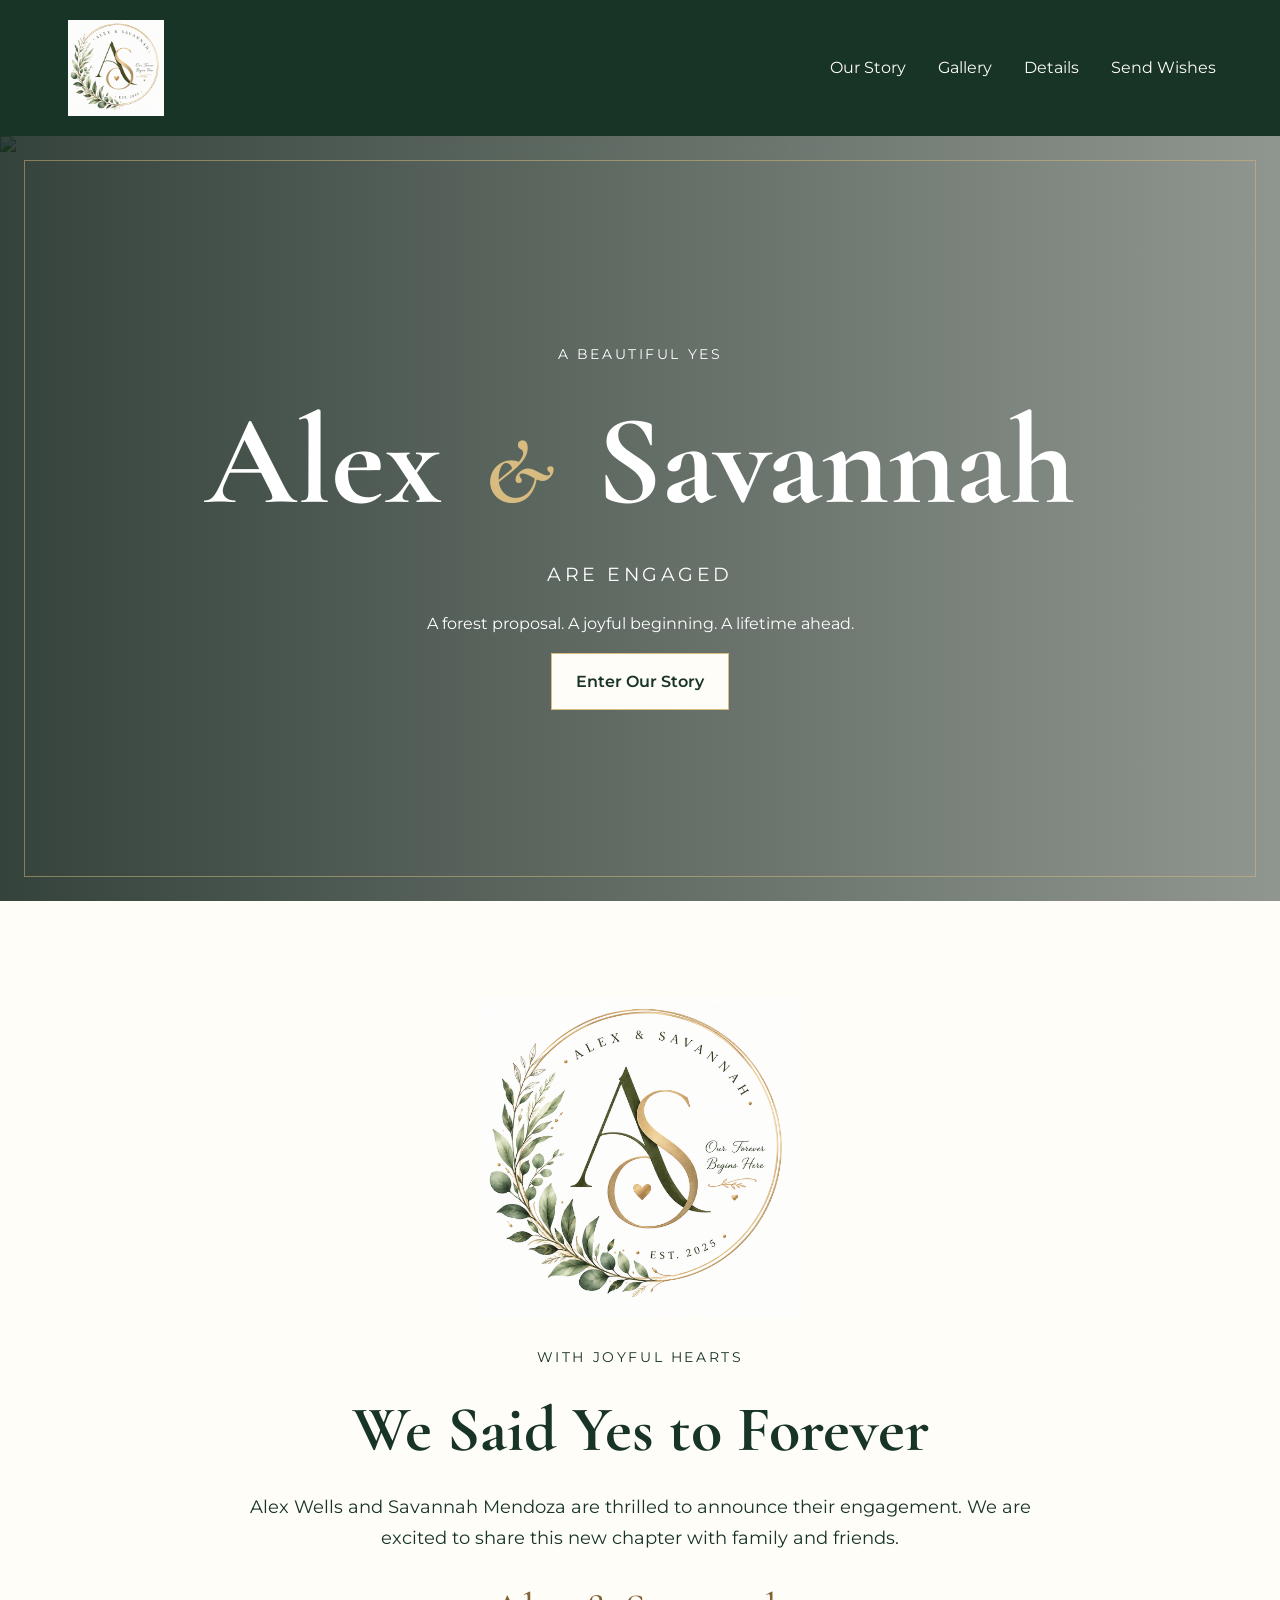
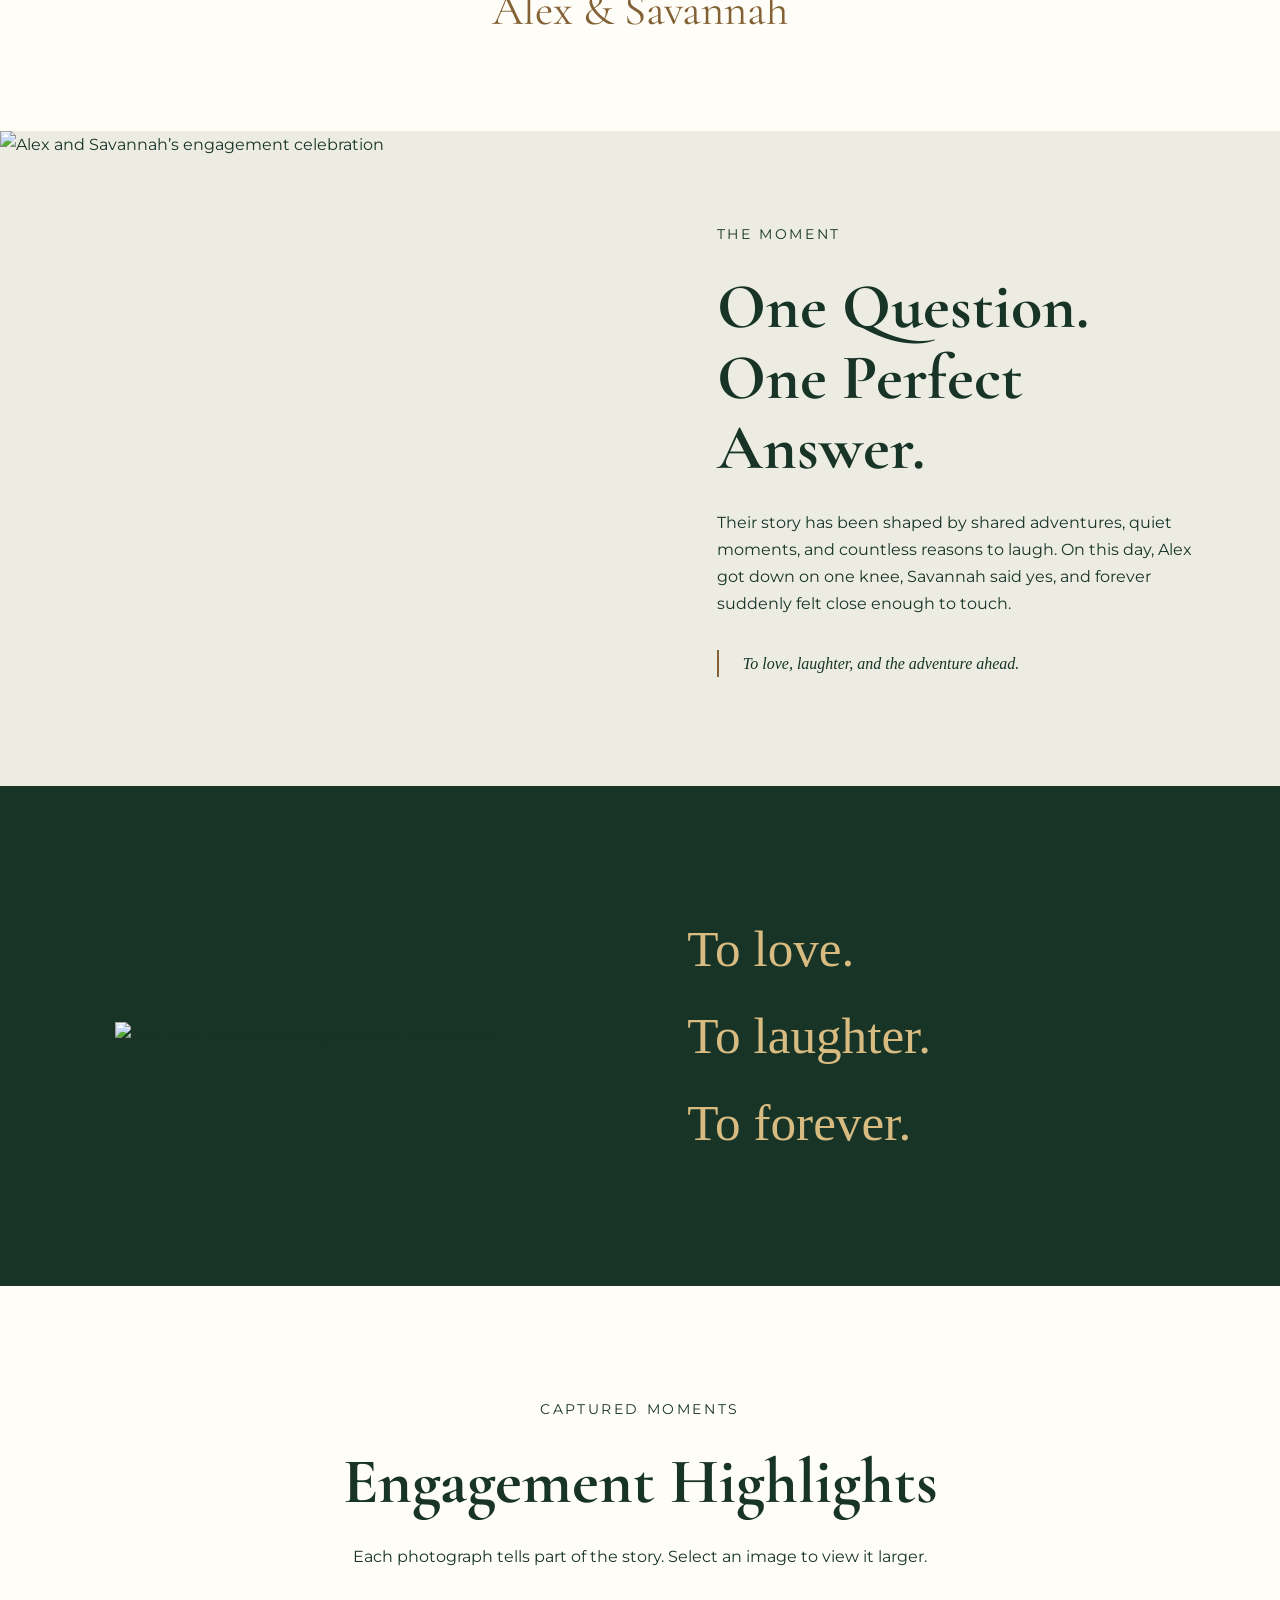
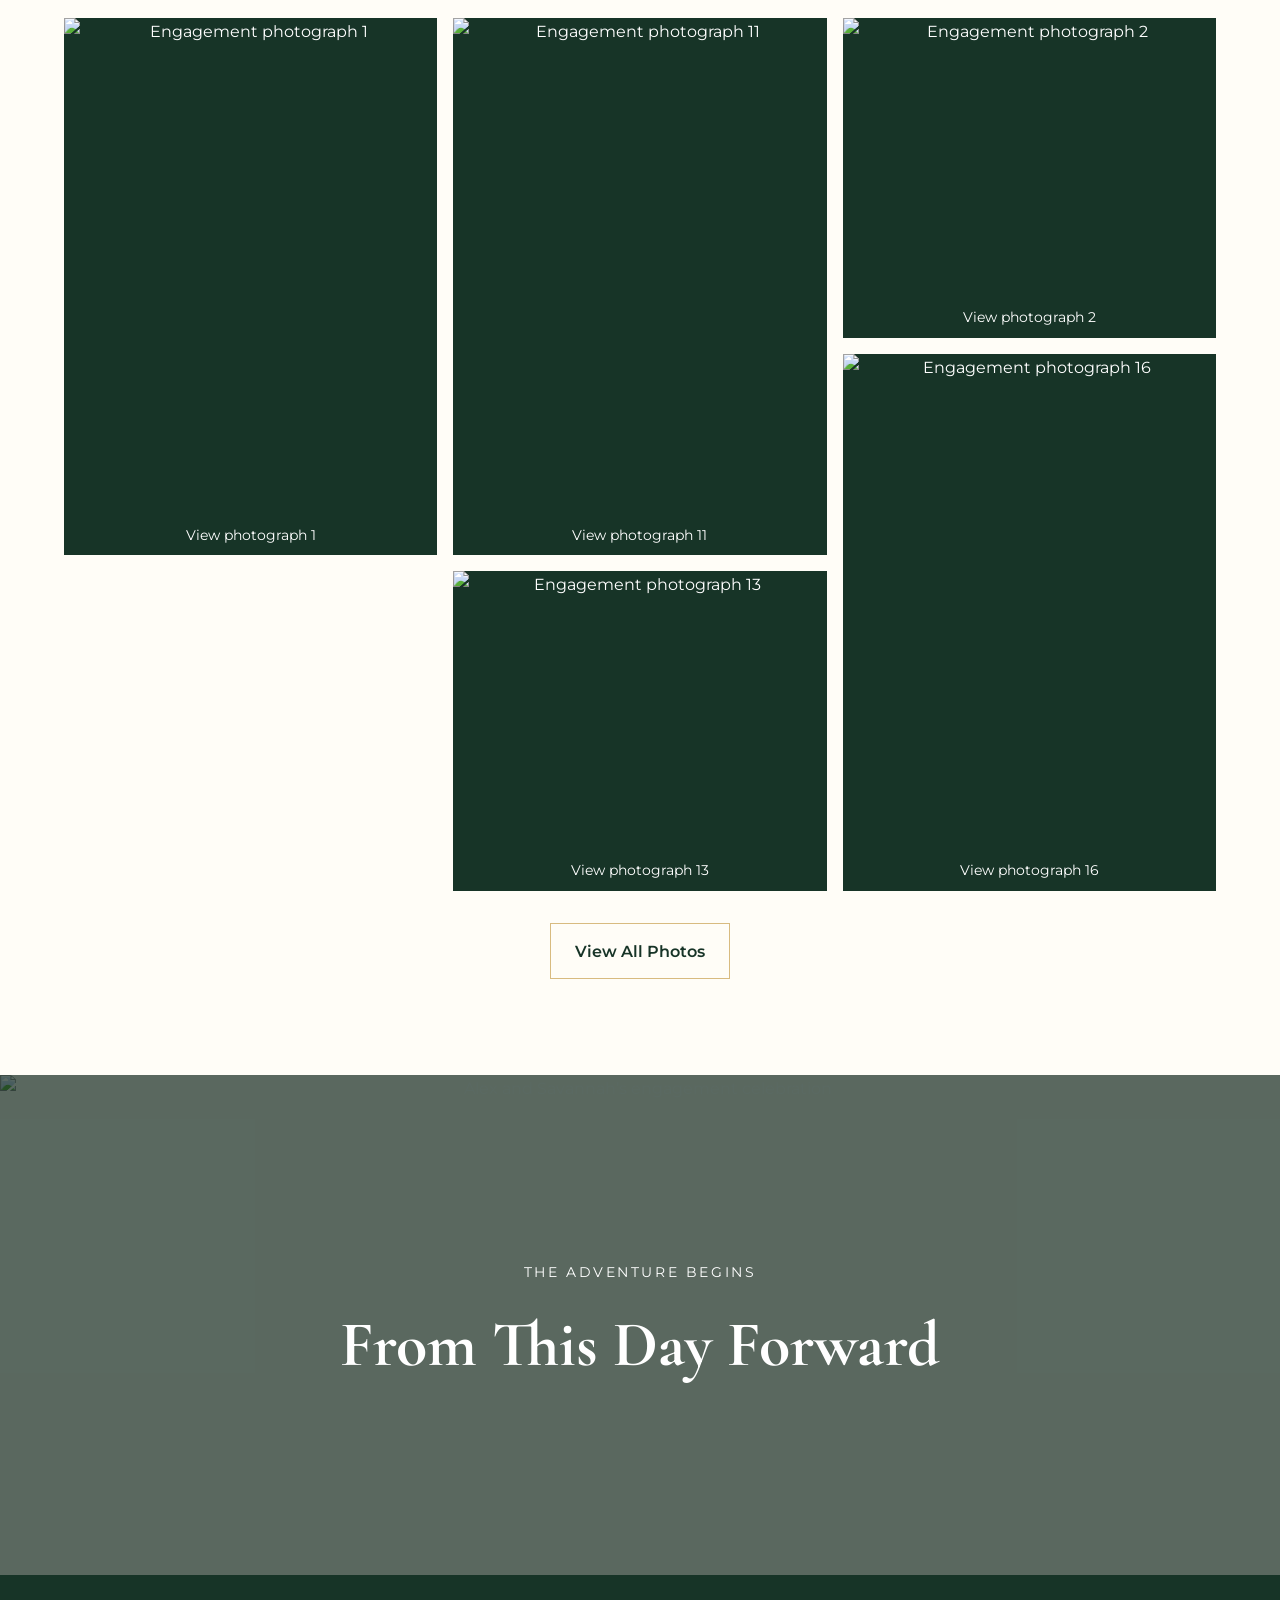
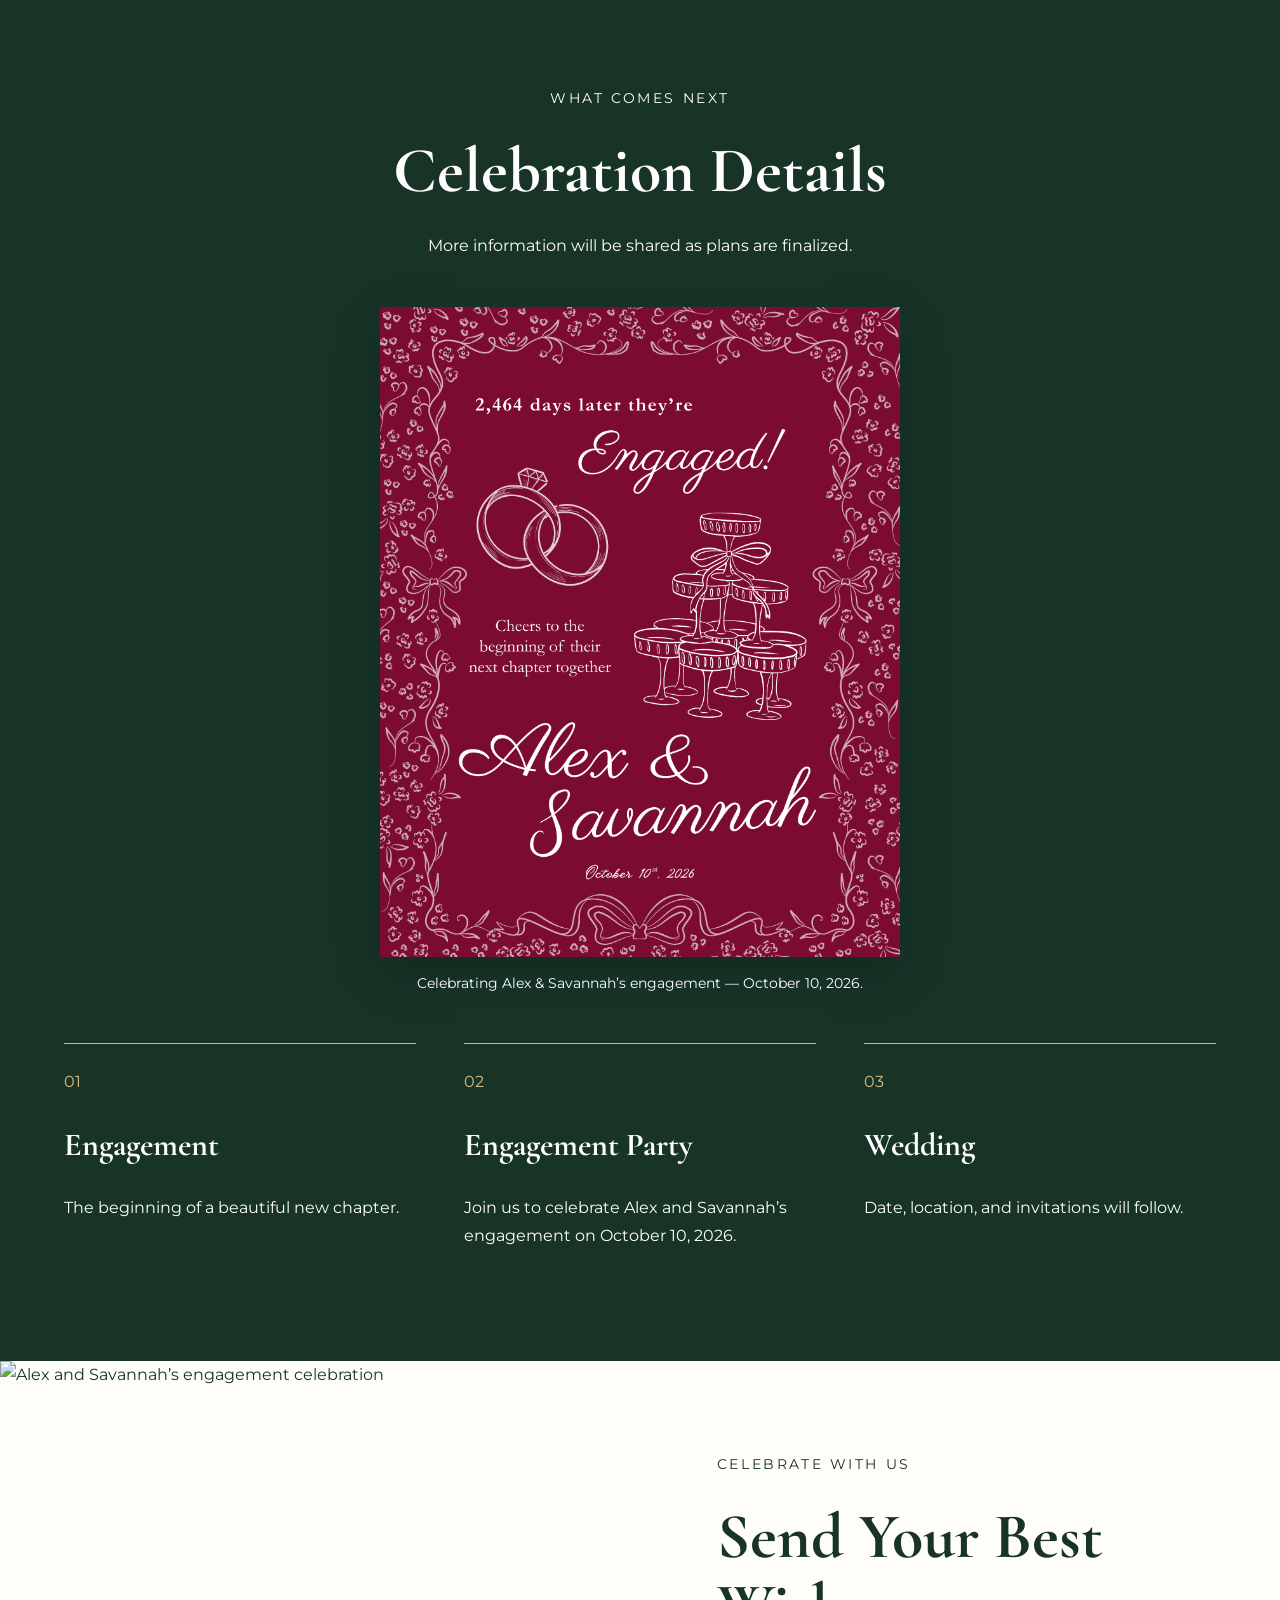
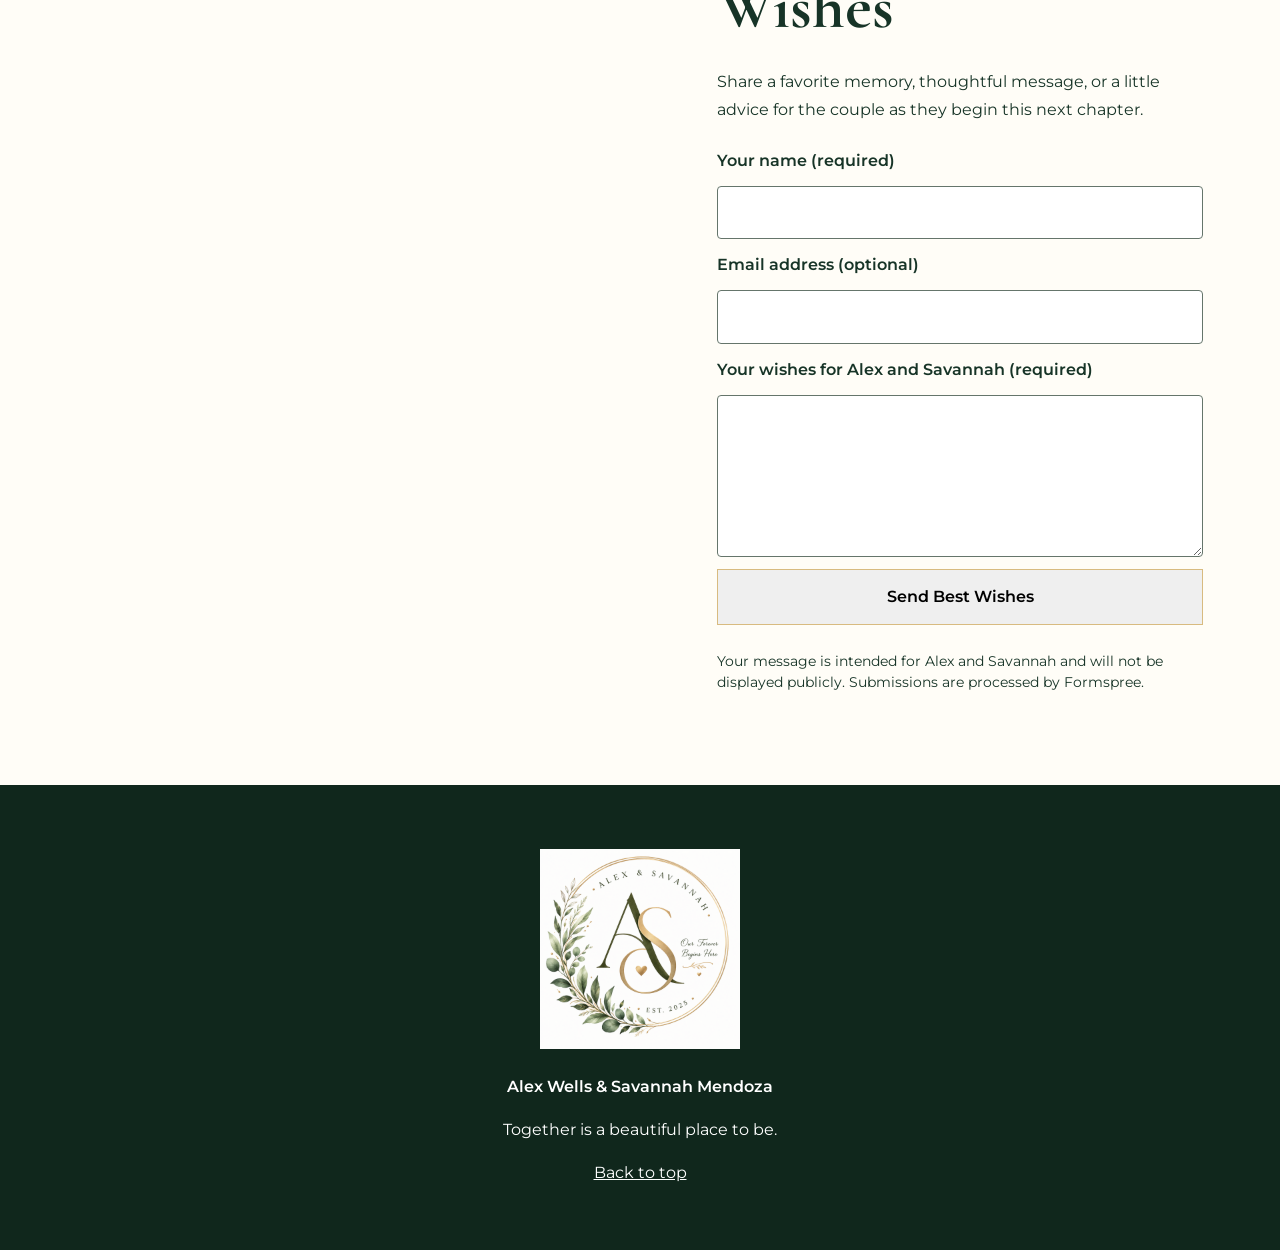
==== commit 3f847756: "Display engagement celebration banner on homepage Updated version and last updated date in comments " ====
--- a/index.html
+++ b/index.html
@@ -1,15 +1,15 @@
 <!doctype html>
 <!--
 Alex and Savannah Engagement Website
-Version: 1.3.1
-Updated: 2026-10-03
-Revision: Feature photographs 1, 11, 13, 2, and 16; link to complete gallery.
+Version: 1.3.2
+Updated: 2026-10-05
+Revision: Add the engagement celebration banner above party details.
 -->
 <html lang="en">
 <head>
   <meta charset="utf-8">
-  <meta name="version" content="1.3.1">
-  <meta name="last-updated" content="2026-10-03">
+  <meta name="version" content="1.3.2">
+  <meta name="last-updated" content="2026-10-05">
   <meta name="viewport" content="width=device-width,initial-scale=1">
   <meta name="description" content="Celebrate the engagement of Alex Wells and Savannah Mendoza.">
   <meta name="theme-color" content="#173427">
@@ -41,6 +41,9 @@
 #wishes-contact-form button{min-height:44px;cursor:pointer}
 #wishes-contact-form .form-note{font-size:.85rem;line-height:1.6}
 #gallery .gallery-actions{text-align:center;margin-top:32px}
+.engagement-banner{margin:0 auto 48px;width:min(100%,520px)}
+.engagement-banner img{display:block;width:100%;height:auto;object-fit:contain;box-shadow:0 16px 48px rgba(0,0,0,.2)}
+.engagement-banner figcaption{text-align:center;margin-top:16px;font-size:.85rem;line-height:1.6}
 </style>
 </head>
 <body>
@@ -166,6 +169,11 @@
           <h2>Celebration Details</h2>
           <p>More information will be shared as plans are finalized.</p>
         </div>
+
+        <figure class="engagement-banner">
+          <img src="images/engagement-banner.png" alt="2,464 days later they’re engaged! Cheers to the beginning of their next chapter together. Alex and Savannah. October 10th, 2026." width="1638" height="2048" loading="lazy" decoding="async">
+          <figcaption>Celebrating Alex &amp; Savannah’s engagement — <time datetime="2026-10-10">October 10, 2026</time>.</figcaption>
+        </figure>
 
         <div class="details-grid">
           <article>
